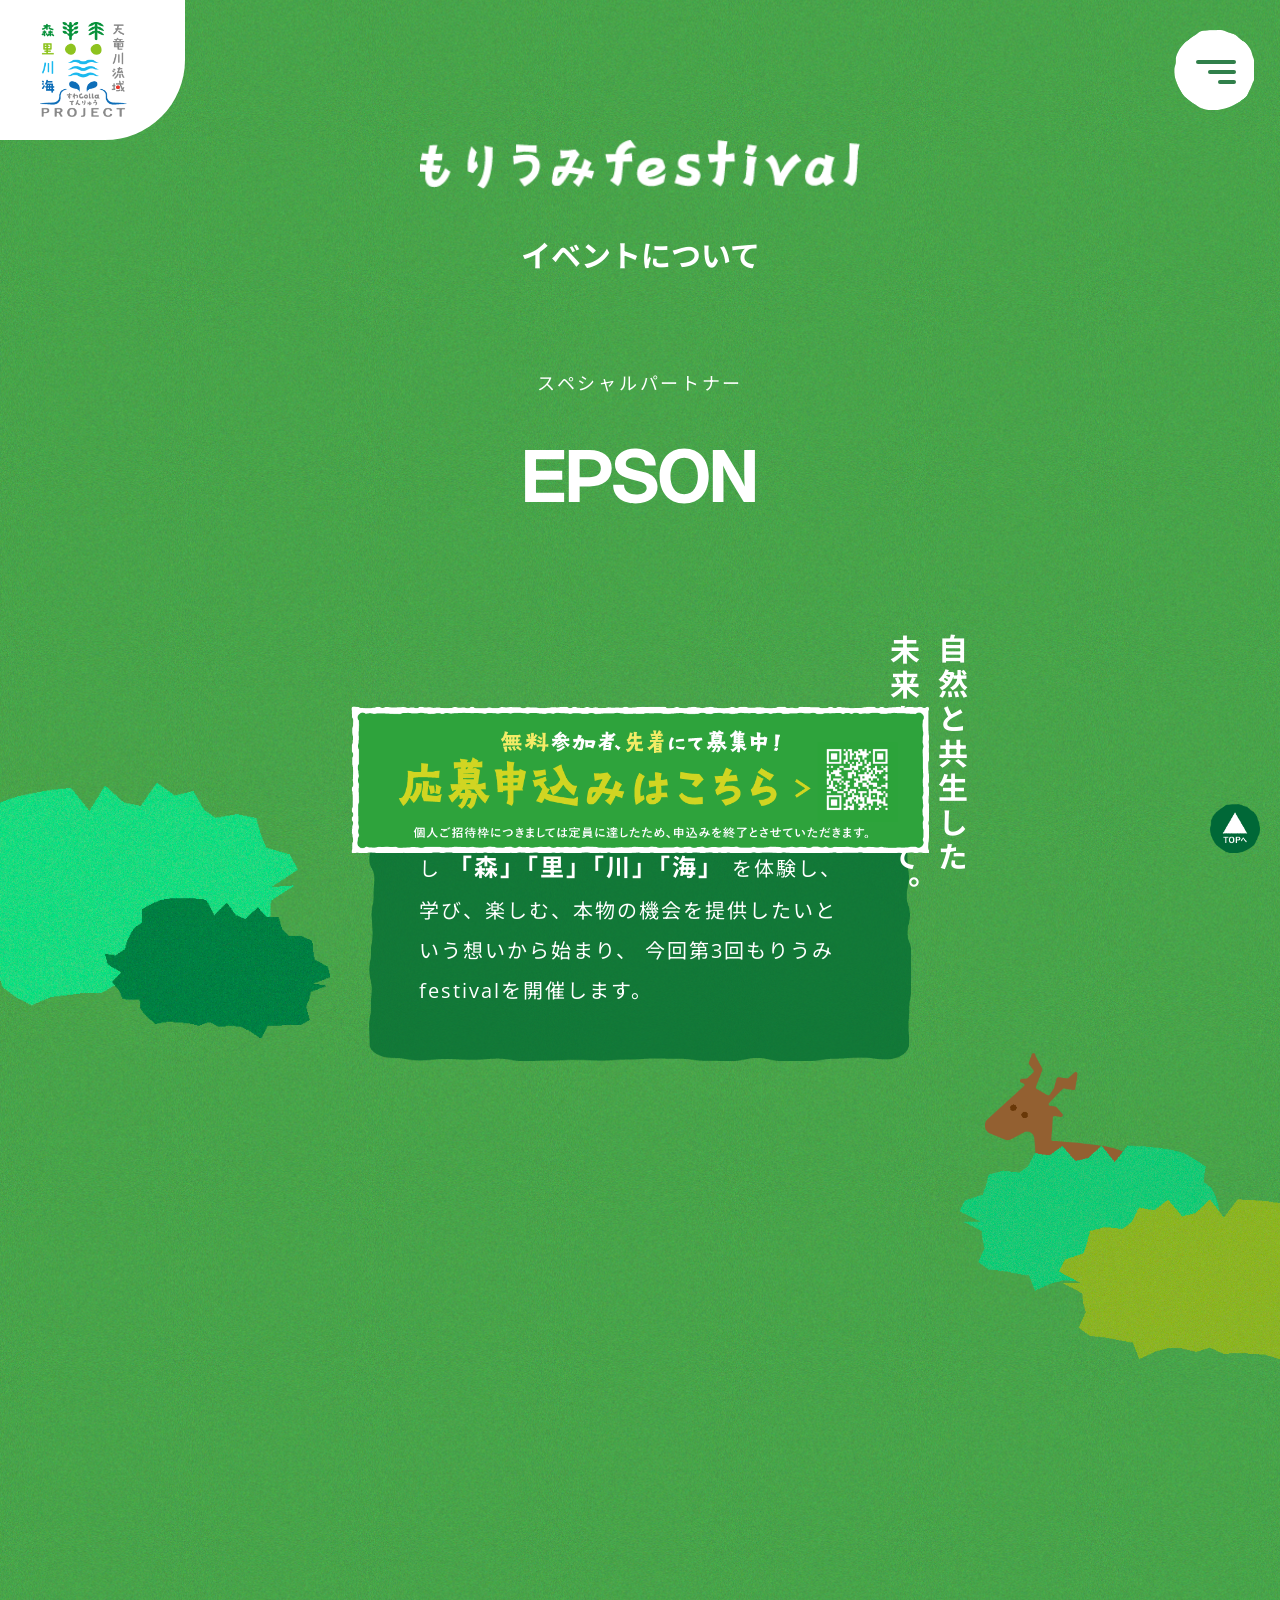
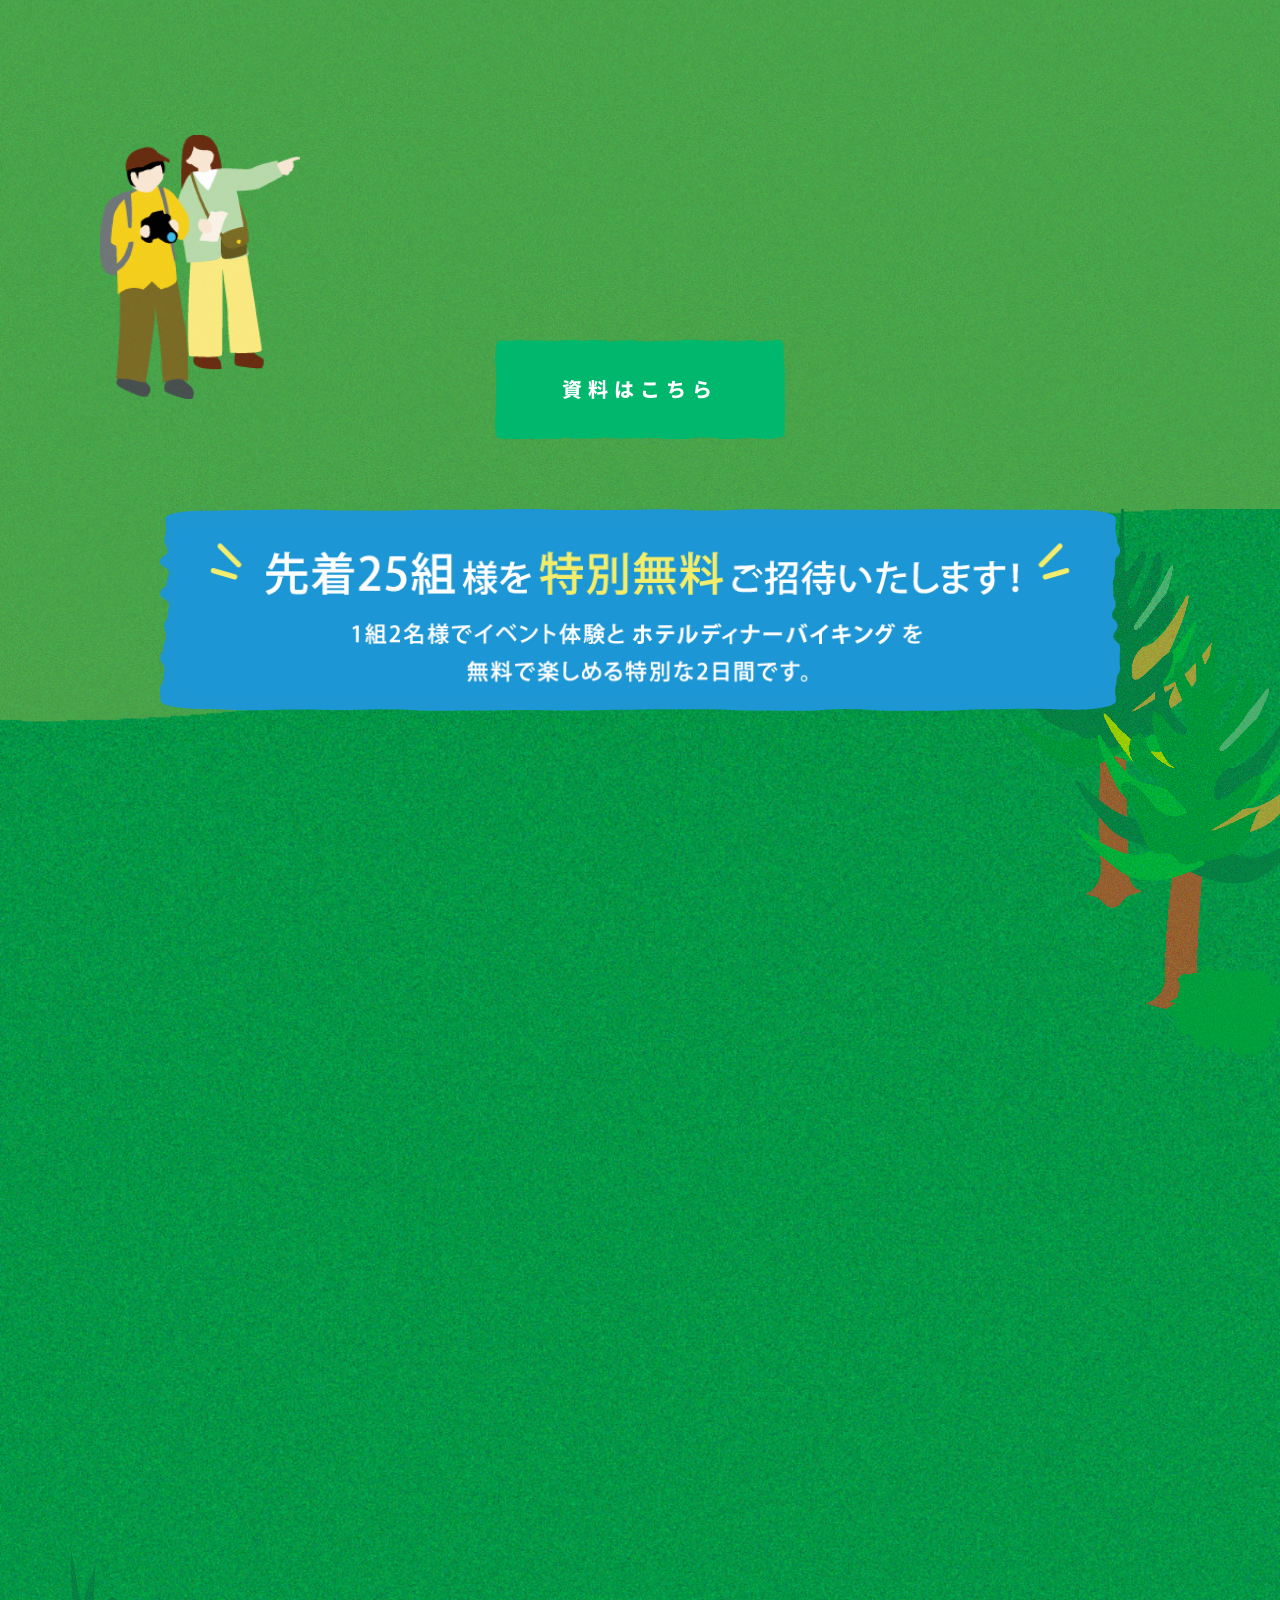
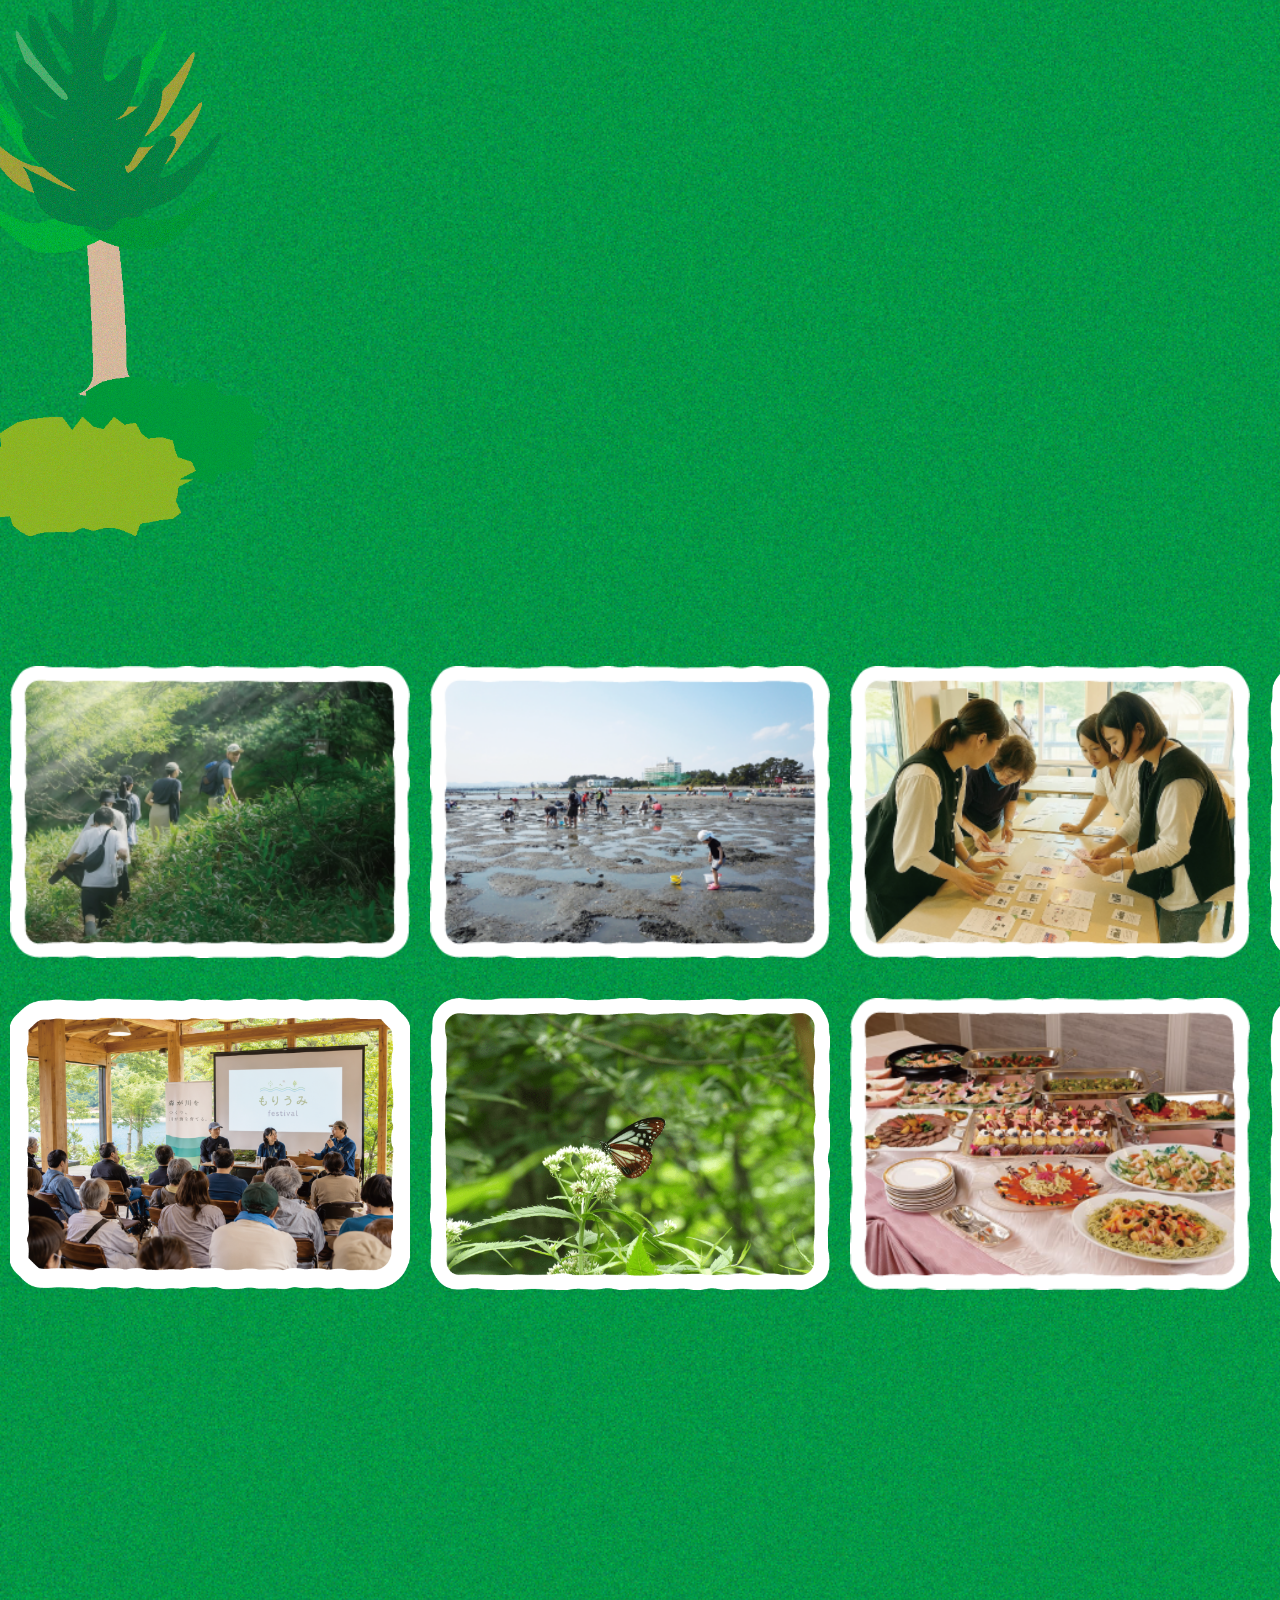
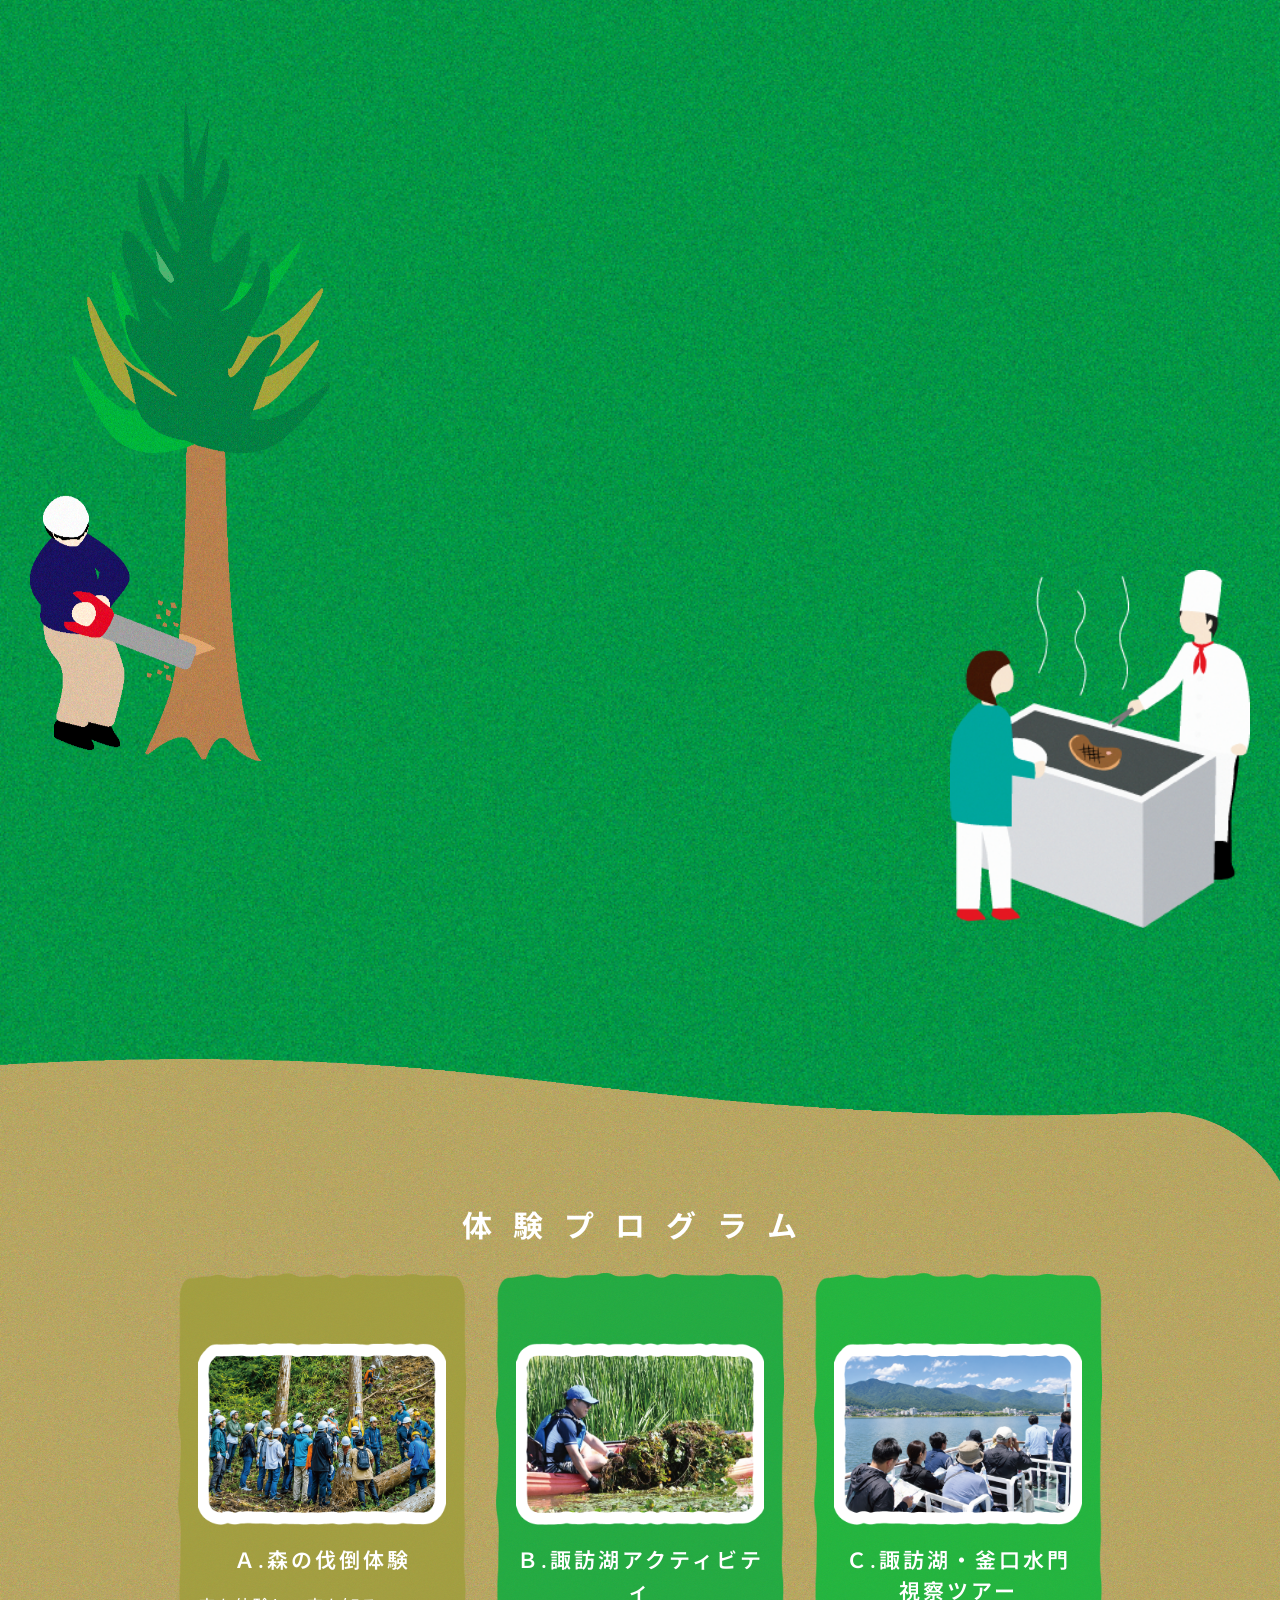
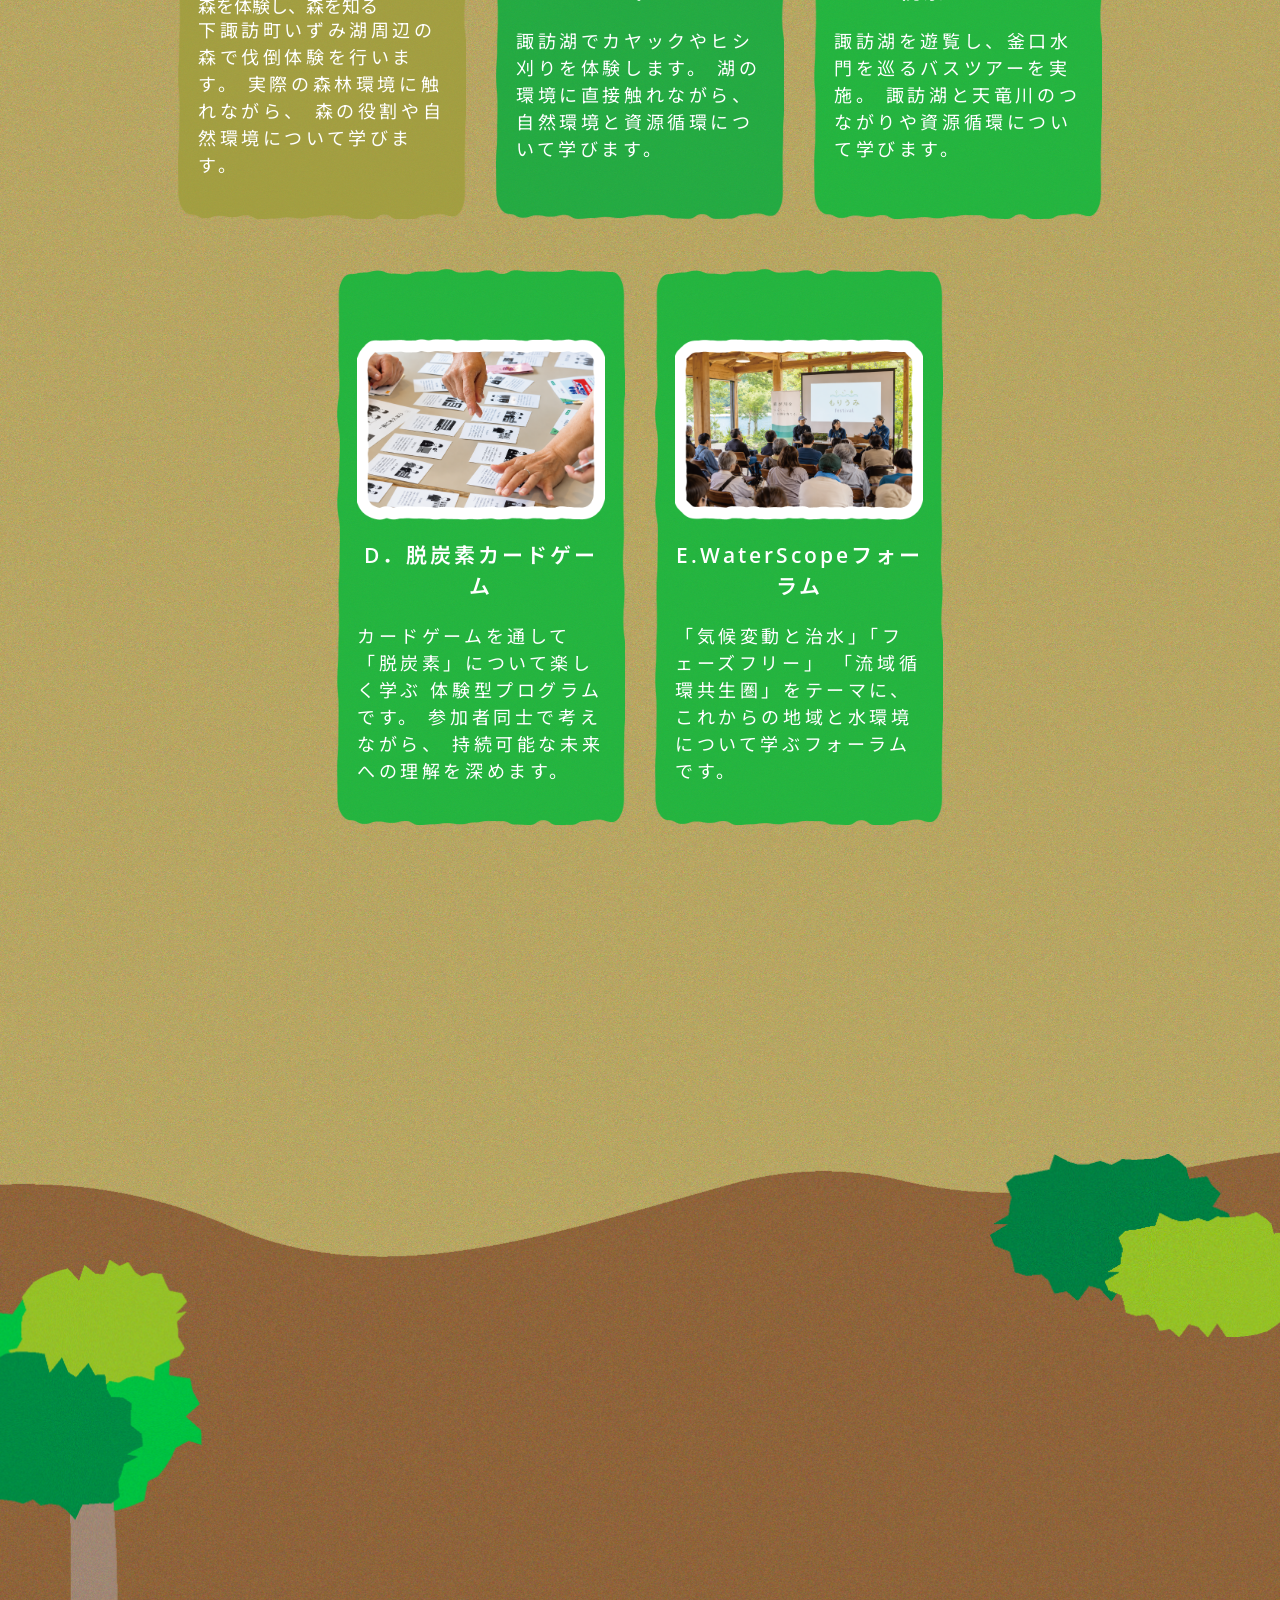
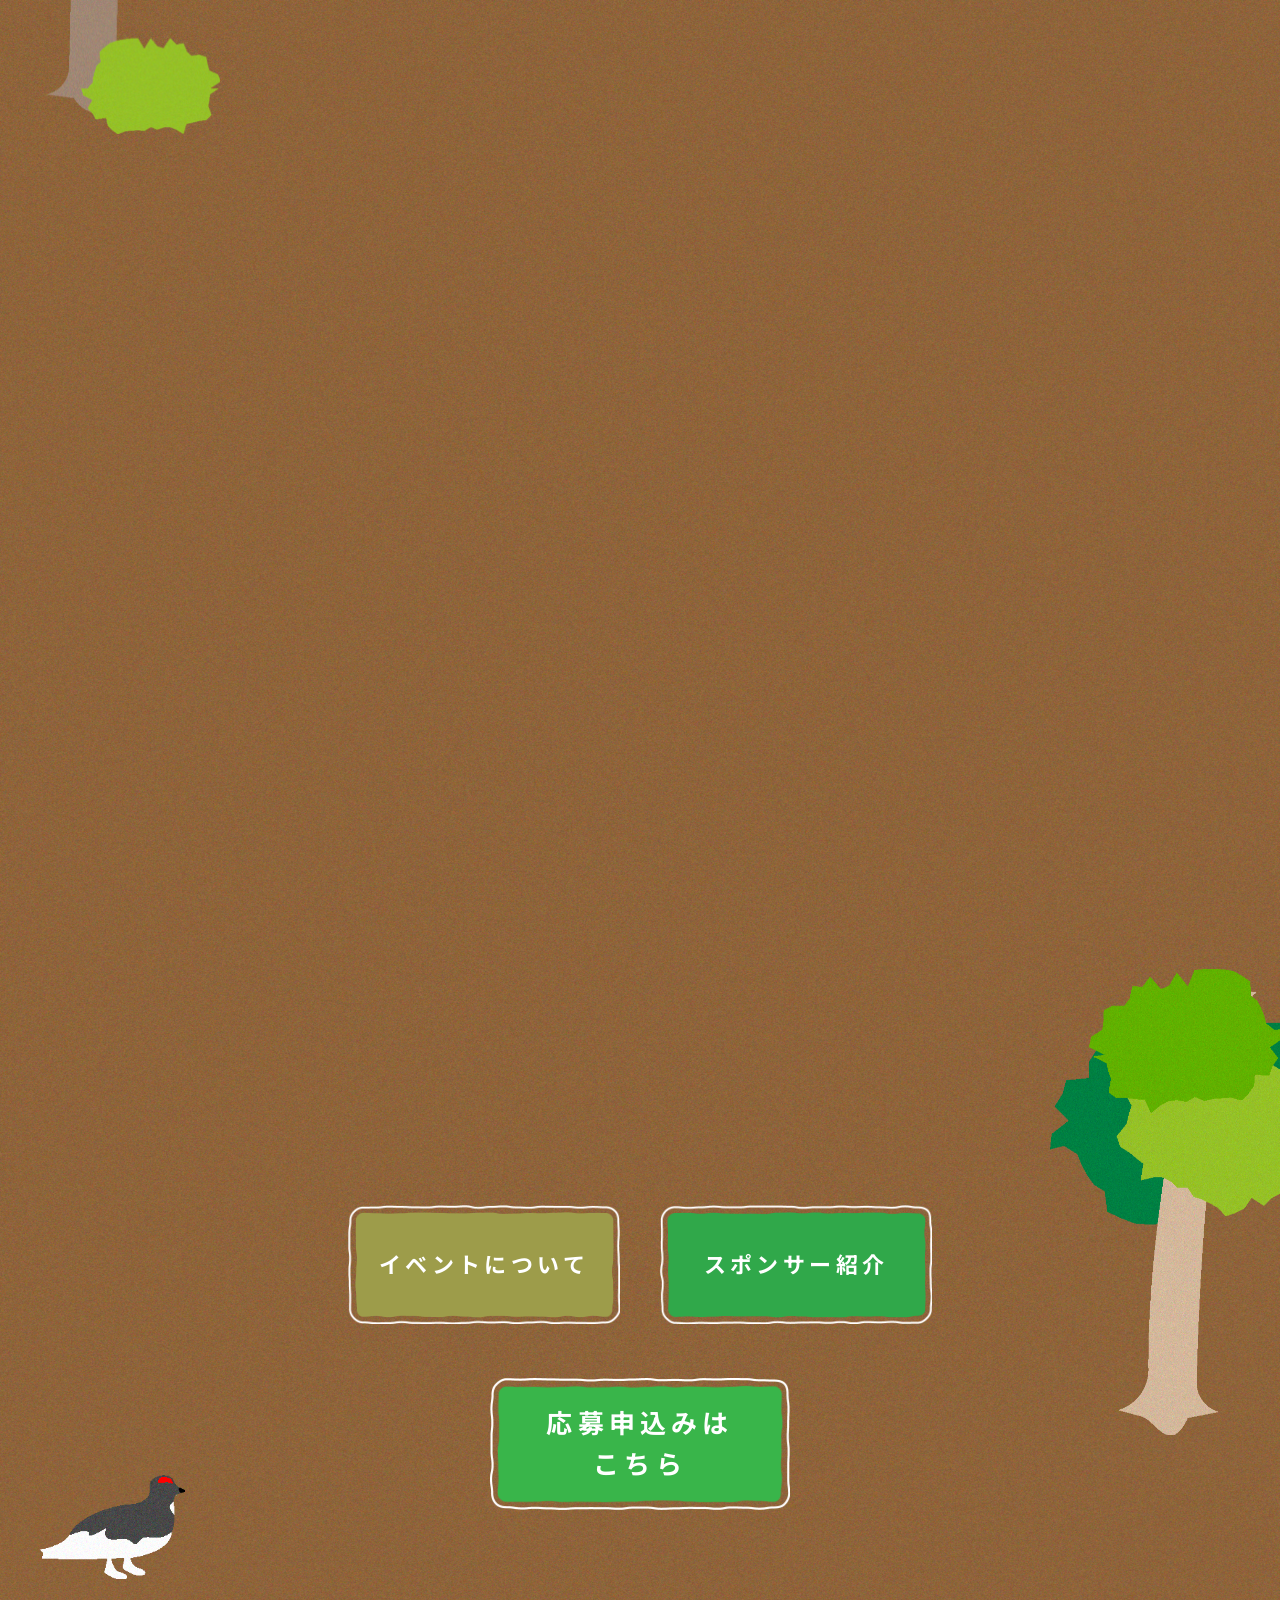
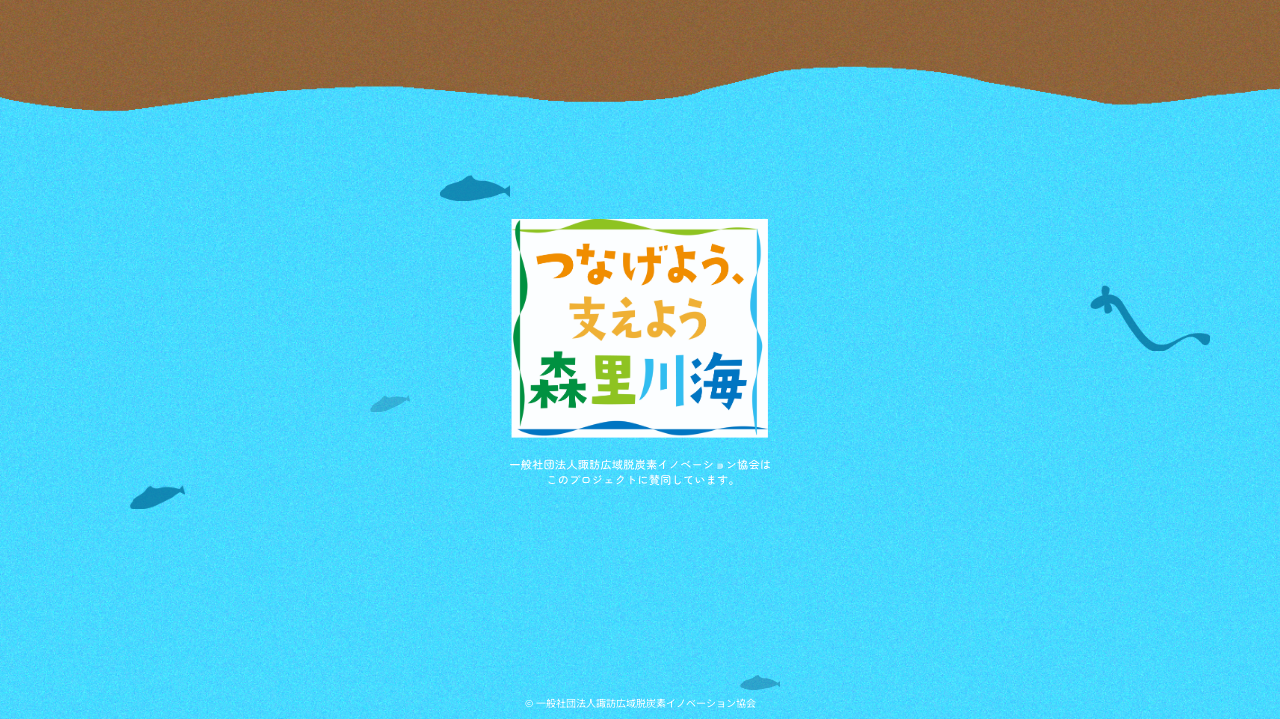
==== event.html @ 0548cdfe "Add files via upload" ====
<!DOCTYPE html>
<html lang="ja">
  <head>
    <meta charset="UTF-8" />
    <meta name="viewport" content="width=device-width, initial-scale=1.0" />
    <link rel="icon" href="./img/top/favicon.png" type="image/png">
    <title>
      第3回もりうみfestival｜「みずうみ」で学ぶ、わたしたちの責任と役割
    </title>

    <meta
      name="description"
      content="第3回もりうみfestivalを2026年10月17日・18日に諏訪湖周辺で開催します。森での伐倒体験、諏訪湖でのカヤック・ヒシ刈り、諏訪湖遊覧・釜口水門視察、脱炭素ゲーム、Water Scope Japanフォーラムなど、体験を通して森・里・川・海のつながりを学ぶ2日間です。"
    />

    <meta
      name="keywords"
      content="天竜川流域,もりうみfestival,森里川海,諏訪湖,脱炭素,ゼロカーボン"
    />

    <!-- css -->
    <link rel="stylesheet" href="./css/destyle.css" />
    <link rel="stylesheet" href="./css/common.css" />
    <link rel="stylesheet" href="./css/event-style.css" />

    <!-- aos -->
    <link href="https://unpkg.com/aos@2.3.1/dist/aos.css" rel="stylesheet" />

    <!-- google font -->
    <link rel="preconnect" href="https://fonts.googleapis.com" />
    <link rel="preconnect" href="https://fonts.gstatic.com" crossorigin />

    <link
      href="https://fonts.googleapis.com/css2?family=Noto+Sans+JP:wght@100..900&family=Open+Sans:ital,wght@0,300..800;1,300..800&display=swap"
      rel="stylesheet"
    />
  </head>

  <body>
    <!-- ==================================================
  HEADER
  =================================================== -->
    <header class="header">
      <div class="header__wrapper">
        <a class="header-logo__link" href="index.html">
          <h1 class="header-logo">
            <img
              class="header-logo__img"
              src="./img/top/header-logo.png"
              alt="天竜川流域 森里川海プロジェクト"
            />
          </h1>
        </a>

        <button
          class="ham-btn"
          id="js-burger-menu"
          type="button"
          aria-label="メニューを開く"
        >
          <span class="bar bar-top"></span>
          <span class="bar bar-middle"></span>
          <span class="bar bar-bottom"></span>
        </button>

        <nav class="navigation">
          <ul class="navigation__list">
            <li class="navigation__list-item">
              <a class="navigation__link" href="index.html"> トップ </a>
            </li>

            <li class="navigation__list-item">
              <a class="navigation__link" href="event.html">
                イベントについて
              </a>
            </li>

            <li class="navigation__list-item">
              <a class="navigation__link" href="sponsor.html">
                スポンサー紹介
              </a>
            </li>

            <li class="navigation__list-item">
              <a
                class="navigation__link"
                href="https://peatix.com/event/5148029"
                target="_blank"
                rel="noopener noreferrer"
              >
                お申込み
              </a>
            </li>
          </ul>
        </nav>
      </div>
    </header>

    <!-- ==================================================
  MAIN
  =================================================== -->
    <main>
      <!-- ==================================================
    GREEN AREA
    =================================================== -->
      <div class="green__bg">
        <!-- EVENT TOP -->
        <section class="event-top">
          <h2 class="event-top__title">
            <img
              class="event-top__title--img"
              src="./img/top/morigurashi-festival.png"
              alt="もりぐらしfestival"
            />
          </h2>

          <h2 class="event-top__subtitle">イベントについて</h2>

          <h3 class="partner">スペシャルパートナー</h3>

          <div class="sponsor">
            <div class="sponsor-logo">
              <img
                class="sponsor-logo__img"
                src="./img/sponsor/epson-logo_white.svg"
                alt="EPSON"
              />
            </div>
          </div>
        </section>

        <!-- ==================================================
      PURPOSE
      =================================================== -->
        <section class="purpose">
          <img
            class="purpose__left-top"
            src="./img/event/purpose_left1.png"
            alt=""
          />

          <img
            class="purpose__right-top"
            src="./img/event/purpose_right1.png"
            alt=""
          />

          <img
            class="purpose__left-bottom"
            src="./img/event/purpose_left2.png"
            alt=""
          />

          <div class="purpose__wrapper">
            <article class="purpose__top" data-aos="fade-up">
              <p class="purpose__text">
                天竜川流域森里川海湖天龍プロジェクトは、
                環境省の森里川海プロジェクトに賛同し

                <span class="weight_bold"> 「森」「里」「川」「海」 </span>
                を体験し、学び、楽しむ、本物の機会を提供したいという想いから始まり、
                今回第3回もりうみfestivalを開催します。
              </p>

              <h3 class="purpose__top-comment">
                自然と共生した<br />
                未来を目指して。
              </h3>
            </article>

            <div class="purpose__middle" data-aos="fade-up">
              <p class="purpose__text purpose__middle--text">
                もりうみfestivalは体験型の学習機会であり、
                私たちが大切にすることは気候変動対応最前線の現場で活躍している人と出会い、
                生の声を聞き、観て感じて、実際の作業をすることを通して
                本物に触れる機会が重要だと考えています。
              </p>
            </div>

            <div class="purpose__bottom" data-aos="fade-up">
              <p class="purpose__text purpose__bottom--text">
                第3回もりうみfestivalは、
                天竜川の源流である諏訪湖周辺を舞台に開催します。
                森や湖での体験を通して、

                <span class="weight_bold"> 森・里・川・海 </span>

                のつながりと、その環境を未来へつなぐための
                私たちの責任と役割について考えます。
              </p>
            </div>

            <!-- modal button -->
            <button
              class="openModal purpose-document"
              data-pdf="./pdf/第3回もりうみフェス_パンフレット_統合版.pdf" target="_blank"
              type="button"
            >
              資料はこちら
            </button>

            <!-- modal -->
            <div id="modal" class="modal">
              <div class="modal-content">
                <button class="close" type="button" aria-label="閉じる">
                  &times;
                </button>

                <iframe
                  id="pdfViewer"
                  class="pdf-viewer"
                  title="イベント資料"
                ></iframe>
              </div>
            </div>
          </div>
        </section>
      </div>

      <!-- ==================================================
    DEEP GREEN AREA
    =================================================== -->
      <div class="deep-green__bg">
        <!-- ==================================================
      PLAN
      =================================================== -->
        <section class="plan">
          <!-- decoration -->
          <img
            class="plan__bg-right"
            src="./img/event/bg_plan-right.png"
            alt=""
          />

          <img
            class="plan__bg-left"
            src="./img/event/bg_plan-left.png"
            alt=""
          />

          <!-- banner -->
          <img
            class="plan__banner"
            src="./img/event/banner1.png"
            alt="抽選40組様を特別無料ご招待。一組2名様でイベント体験とホテルディナーバイキングが無料で楽しめる特別な2日間。"
          />

          <div class="plan__wrapper" data-aos="fade-up">
            <h2 class="event_title">イベントについて</h2>

            <ul class="event_gaiyo">
              <li>
                <h3>1日目</h3>
                10月17<span>(土)</span> 13:00 〜 20:00
              </li>
              <li>
                <h3>2日目</h3>
                10月18 <span>(日)</span> 8:30 〜 16:30
              </li>
              <li>
                <h3>場所</h3>
                長野県諏訪郡
                <span>( ホテル紅や・下諏訪町・いずみ湖・諏訪湖周辺　他)</span>
              </li>
              <li>
                <h3>対象</h3>
                10歳以上
              </li>
            </ul>

            <p class="plan-text">
              第3回もりうみfestivalは、 天竜川の源流である諏訪湖地域を舞台に、

              <span class="weight_bold"> 「森・里・川・海」 </span>

              のつながりを体験しながら学ぶイベントです。

              <br /><br />

              1日目は下諏訪町いずみ湖周辺で伐倒体験を実施。
              森林環境に直接触れながら、 森の役割や自然環境について学びます。

              <br /><br />

              2日目の午前は、
              諏訪湖でのカヤック・ヒシ刈り・資源循環を学ぶプログラムと、
              諏訪湖遊覧・釜口水門を巡るバスツアーなどの
              プログラムから選択して参加します。

              <br /><br />

              午後は、 カードゲームを通して脱炭素について楽しく学ぶ
              「脱炭素ゲーム」と、
              「気候変動と治水」「フェーズフリー」「流域循環共生圏」
              をテーマにしたWater Scope Japanフォーラムから 選択して参加します。

              <br /><br />

              体験して、学んで、楽しみながら、
              自然環境と私たちの暮らしのつながり、
              そして未来のために一人ひとりが担う責任と役割について考える2日間です。
            </p>
          </div>
        </section>

        <!-- ==================================================
      IMAGE SLIDER
      =================================================== -->
        <div class="images-slide">
          <!-- top row -->
          <ul class="images-slide__top-row">
            <li class="images-slide__left">
              <img
                class="images-slide__img"
                src="./img/top-event/image1.png"
                alt=""
              />
            </li>

            <li class="images-slide__left">
              <img
                class="images-slide__img"
                src="./img/top-event/image2.png"
                alt=""
              />
            </li>

            <li class="images-slide__left">
              <img
                class="images-slide__img"
                src="./img/top-event/image3.png"
                alt=""
              />
            </li>

            <li class="images-slide__left">
              <img
                class="images-slide__img"
                src="./img/top-event/image4.png"
                alt=""
              />
            </li>

            <li class="images-slide__left">
              <img
                class="images-slide__img"
                src="./img/top-event/image5.png"
                alt=""
              />
            </li>

            <!-- loop duplication -->

            <li class="images-slide__left" aria-hidden="true">
              <img
                class="images-slide__img"
                src="./img/top-event/image1.png"
                alt=""
              />
            </li>

            <li class="images-slide__left" aria-hidden="true">
              <img
                class="images-slide__img"
                src="./img/top-event/image2.png"
                alt=""
              />
            </li>

            <li class="images-slide__left" aria-hidden="true">
              <img
                class="images-slide__img"
                src="./img/top-event/image3.png"
                alt=""
              />
            </li>

            <li class="images-slide__left" aria-hidden="true">
              <img
                class="images-slide__img"
                src="./img/top-event/image4.png"
                alt=""
              />
            </li>

            <li class="images-slide__left" aria-hidden="true">
              <img
                class="images-slide__img"
                src="./img/top-event/image5.png"
                alt=""
              />
            </li>
          </ul>

          <!-- bottom row -->
          <ul class="images-slide__bottom-row">
            <li class="images-slide__right">
              <img
                class="images-slide__img"
                src="./img/top-event/image6.png"
                alt=""
              />
            </li>

            <li class="images-slide__right">
              <img
                class="images-slide__img"
                src="./img/top-event/image7.png"
                alt="鳥居の向こうに沈む夕日"
              />
            </li>

            <li class="images-slide__right">
              <img
                class="images-slide__img"
                src="./img/top-event/image8.png"
                alt=""
              />
            </li>

            <li class="images-slide__right">
              <img
                class="images-slide__img"
                src="./img/top-event/image9.png"
                alt=""
              />
            </li>

            <li class="images-slide__right">
              <img
                class="images-slide__img"
                src="./img/top-event/image10.png"
                alt=""
              />
            </li>

            <!-- loop duplication -->

            <li class="images-slide__right" aria-hidden="true">
              <img
                class="images-slide__img"
                src="./img/top-event/image6.png"
                alt=""
              />
            </li>

            <li class="images-slide__right" aria-hidden="true">
              <img
                class="images-slide__img"
                src="./img/top-event/image7.png"
                alt=""
              />
            </li>

            <li class="images-slide__right" aria-hidden="true">
              <img
                class="images-slide__img"
                src="./img/top-event/image8.png"
                alt=""
              />
            </li>

            <li class="images-slide__right" aria-hidden="true">
              <img
                class="images-slide__img"
                src="./img/top-event/image9.png"
                alt=""
              />
            </li>

            <li class="images-slide__right" aria-hidden="true">
              <img
                class="images-slide__img"
                src="./img/top-event/image10.png"
                alt=""
              />
            </li>
          </ul>
        </div>

        <!-- ==================================================
      SCHEDULE
      =================================================== -->
        <div class="schedule">
          <div class="schedule__wrapper" data-aos="fade-up">
            <img
              class="schedule__img"
              src="./img/event/schedule.png"
              alt="イベントスケジュール"
            />
          </div>
        </div>
      </div>
      <!-- /deep-green__bg -->

      <!-- ==================================================
    COURSE AREA
    =================================================== -->
      <div class="thin-brown__bg">
        <!-- decoration -->

        <img
          class="course__bg-left"
          src="./img/event/course__bg-left.png"
          alt=""
        />

        <img
          class="course__bg-right"
          src="./img/event/course__bg-right.png"
          alt=""
        />

        <section class="course">
          <div class="course__wrapper">
            <h2 class="event__section-title course__title">体験プログラム</h2>

            <div class="course__container">
              <!-- A -->
              <section class="course__contents">
                <img
                  class="course__contents--img"
                  src="./img/top-event/taikenn-img1.png"
                  alt="森での伐倒体験"
                />

                <h3 class="course__contents--title">Ａ.森の伐倒体験</h3>

                <p class="course__contents--subtitle">森を体験し、森を知る</p>

                <p class="course__contents--text">
                  下諏訪町いずみ湖周辺の森で伐倒体験を行います。
                  実際の森林環境に触れながら、
                  森の役割や自然環境について学びます。
                </p>
              </section>

              <!-- B -->
              <section class="course__contents course__contents--bg1">
                <img
                  class="course__contents--img"
                  src="./img/top-event/image11.png"
                  alt="諏訪湖アクティビティ"
                />

                <h3 class="course__contents--title">Ｂ.諏訪湖アクティビティ</h3>

                <p class="course__contents--text">
                  諏訪湖でカヤックやヒシ刈りを体験します。
                  湖の環境に直接触れながら、
                  自然環境と資源循環について学びます。
                </p>
              </section>

              <!-- C -->
              <section class="course__contents course__contents--bg2">
                <img
                  class="course__contents--img"
                  src="./img/top-event/image12.png"
                  alt="諏訪湖と水環境"
                />

                <h3 class="course__contents--title">
                  Ｃ.諏訪湖・釜口水門<br />
                  視察ツアー
                </h3>

                <p class="course__contents--text">
                  諏訪湖を遊覧し、釜口水門を巡るバスツアーを実施。
                  諏訪湖と天竜川のつながりや資源循環について学びます。
                </p>
              </section>

              <!-- D -->
              <section class="course__contents course__contents--bg2">
                <img
                  class="course__contents--img"
                  src="./img/top-event/taikenn-img4.png"
                  alt="脱炭素ゲーム"
                />

                <h3 class="course__contents--title">D．脱炭素カードゲーム</h3>

                <p class="course__contents--text">
                  カードゲームを通して「脱炭素」について楽しく学ぶ
                  体験型プログラムです。 参加者同士で考えながら、
                  持続可能な未来への理解を深めます。
                </p>
              </section>

              <!-- E -->
              <section class="course__contents course__contents--bg2">
                <img
                  class="course__contents--img"
                  src="./img/top-event/image6.png"
                  alt="Water Scope Japanフォーラム"
                />

                <h3 class="course__contents--title">E.WaterScopeフォーラム</h3>

                <p class="course__contents--text">
                  「気候変動と治水」「フェーズフリー」
                  「流域循環共生圏」をテーマに、
                  これからの地域と水環境について学ぶフォーラムです。
                </p>
              </section>
            </div>
          </div>

          <!-- preparation -->
          <section class="preparation">
            <div
              class="preparation__wrapper"
              data-aos="fade-zoom-in"
              data-aos-duration="5000"
            >
              <h4 class="preparation__title">コースの服装・持ち物について</h4>

              <p class="preparation__text">
                服装：動きやすい服装 / 運動靴 ｜ 持ち物：タオル / 水筒 / 雨具 /
                保険証の写し
              </p>

              <p class="preparation__text--sp">
                服装：動きやすい服装 / 運動靴
                <br />
                持ち物：タオル / 水筒 / 雨具 / 保険証の写し
              </p>
            </div>
          </section>
        </section>
      </div>

      <!-- ==================================================
    DEEP BROWN AREA
    =================================================== -->
      <div class="deep-brown__bg">
        <!-- DINNER -->
        <div class="area-map">
          <img
            class="area-map__bg-left"
            src="./img/event/map__bg-left.png"
            alt=""
          />

          <img
            class="area-map__bg-right"
            src="./img/event/map__bg-right.png"
            alt=""
          />

          <div class="area-map__wrapper" data-aos="fade-up">
            <h2 class="event__section-title area-map__title">
              イベント後はホテルディナーバイキングを
              <br class="area-map__sp-br" />
              お楽しみください
            </h2>

            <img
              class="area-map__img"
              src="./img/event/dinner.png"
              alt="ホテルのディナーバイキング"
            />
          </div>
        </div>

        <!-- MENU -->
        <nav class="menu">
          <div class="menu__wrapper">
            <img class="menu__bg-left" src="./img/event/image12.png" alt="" />

            <img
              class="menu__bg-right"
              src="./img/event/menu__bg-right.png"
              alt=""
            />

            <ul class="menu-list">
              <li class="menu__list-item menu-event">
                <a href="event.html"> イベントについて </a>
              </li>

              <li class="menu__list-item menu-sponsor">
                <a href="sponsor.html"> スポンサー紹介 </a>
              </li>

              <li class="menu__list-item menu-contact">
                <a href="https://peatix.com/event/5148029" target="_blank"
                  >応募申込みは<br />こちら</a
                >
              </li>
            </ul>
          </div>
        </nav>
      </div>
    </main>

    <!-- ==================================================
  FOOTER
  =================================================== -->
    <footer class="footer">
      <div class="footer__wrapper">
        <button
          id="js-pageTop"
          class="return-btn"
          type="button"
          aria-label="ページ上部へ戻る"
        >
          <img class="return-btn__img" src="./img/top/top-botan.png" alt="" />
        </button>

        <div class="footer-logo">
          <img
            class="footer-logo__img"
            src="./img/top/footer-logo.svg"
            alt="つなげよう、支えよう 森里川海"
          />
        </div>

        <a
          id="js-cta"
          class="footer-cta"
          href="https://peatix.com/event/5148029"
          target="_blank"
          rel="noopener noreferrer"
        >
          <img
            class="footer-cta__img"
            src="./img/top/cta-2_end.png"
            alt="イベントのお申込みはこちら"
          />
        </a>
      </div>

      <p class="copyright">
        &copy; 一般社団法人諏訪広域脱炭素イノベーション協会
      </p>

      <div class="footer-fish" aria-hidden="true">
        <img
          class="footer-fish__img14"
          src="./img/top/footer-fish14.png"
          alt=""
        />

        <img
          class="footer-fish__img15"
          src="./img/top/footer-fish15.png"
          alt=""
        />

        <img
          class="footer-fish__img16"
          src="./img/top/footer-fish16.png"
          alt=""
        />

        <img
          class="footer-fish__img17"
          src="./img/top/footer-fish17.png"
          alt=""
        />

        <img
          class="footer-fish__img18"
          src="./img/top/footer-fish18.png"
          alt=""
        />
      </div>
    </footer>

    <!-- ==================================================
  SCRIPT
  =================================================== -->

    <script src="https://unpkg.com/aos@2.3.1/dist/aos.js"></script>

    <script
      src="https://code.jquery.com/jquery-3.7.1.min.js"
      integrity="sha256-/JqT3SQfawRcv/BIHPThkBvs0OEvtFFmqPF/lYI/Cxo="
      crossorigin="anonymous"
    ></script>

    <script src="./js/main.js"></script>
    <script src="./js/event.js"></script>

    <script>
      AOS.init({
        offset: 100,
        delay: 0,
        duration: 2000,
        easing: "ease-out",
        anchorPlacement: "bottom-top",
        once: false,
      });
    </script>
  </body>
</html>
---- css/destyle.css ----
/*! destyle.css v4.0.1 | MIT License | https://github.com/nicolas-cusan/destyle.css */

/* Reset box-model and set borders */
/* ============================================ */

*,
::before,
::after {
  box-sizing: border-box;
  border-style: solid;
  border-width: 0;
  min-width: 0;
}

/* Document */
/* ============================================ */

/**
 * 1. Correct the line height in all browsers.
 * 2. Prevent adjustments of font size after orientation changes in iOS.
 * 3. Remove gray overlay on links for iOS.
 */

html {
  line-height: 1.15; /* 1 */
  -webkit-text-size-adjust: 100%; /* 2 */
  -webkit-tap-highlight-color: transparent; /* 3*/
}

/* Sections */
/* ============================================ */

/**
 * Remove the margin in all browsers.
 */

body {
  margin: 0;
}

/**
 * Render the `main` element consistently in IE.
 */

main {
  display: block;
}

/* Vertical rhythm */
/* ============================================ */

p,
table,
blockquote,
address,
pre,
iframe,
form,
figure,
dl {
  margin: 0;
}

/* Headings */
/* ============================================ */

h1,
h2,
h3,
h4,
h5,
h6 {
  font-size: inherit;
  font-weight: inherit;
  margin: 0;
}

/* Lists (enumeration) */
/* ============================================ */

ul,
ol {
  margin: 0;
  padding: 0;
  list-style: none;
}

/* Lists (definition) */
/* ============================================ */

dt {
  font-weight: bold;
}

dd {
  margin-left: 0;
}

/* Grouping content */
/* ============================================ */

/**
 * 1. Add the correct box sizing in Firefox.
 * 2. Show the overflow in Edge and IE.
 */

hr {
  box-sizing: content-box; /* 1 */
  height: 0; /* 1 */
  overflow: visible; /* 2 */
  border-top-width: 1px;
  margin: 0;
  clear: both;
  color: inherit;
}

/**
 * 1. Correct the inheritance and scaling of font size in all browsers.
 * 2. Correct the odd `em` font sizing in all browsers.
 */

pre {
  font-family: monospace, monospace; /* 1 */
  font-size: inherit; /* 2 */
}

address {
  font-style: inherit;
}

/* Text-level semantics */
/* ============================================ */

/**
 * Remove the gray background on active links in IE 10.
 */

a {
  background-color: transparent;
  text-decoration: none;
  color: inherit;
}

/**
 * 1. Remove the bottom border in Chrome 57-
 * 2. Add the correct text decoration in Chrome, Edge, IE, Opera, and Safari.
 */

abbr[title] {
  text-decoration: underline dotted; /* 2 */
}

/**
 * Add the correct font weight in Chrome, Edge, and Safari.
 */

b,
strong {
  font-weight: bolder;
}

/**
 * 1. Correct the inheritance and scaling of font size in all browsers.
 * 2. Correct the odd `em` font sizing in all browsers.
 */

code,
kbd,
samp {
  font-family: monospace, monospace; /* 1 */
  font-size: inherit; /* 2 */
}

/**
 * Add the correct font size in all browsers.
 */

small {
  font-size: 80%;
}

/**
 * Prevent `sub` and `sup` elements from affecting the line height in
 * all browsers.
 */

sub,
sup {
  font-size: 75%;
  line-height: 0;
  position: relative;
  vertical-align: baseline;
}

sub {
  bottom: -0.25em;
}

sup {
  top: -0.5em;
}

/* Replaced content */
/* ============================================ */

/**
 * Prevent vertical alignment issues.
 */

svg,
img,
embed,
object,
iframe {
  vertical-align: bottom;
}

/* Forms */
/* ============================================ */

/**
 * Reset form fields to make them styleable.
 * 1. Make form elements stylable across systems iOS especially.
 * 2. Inherit text-transform from parent.
 */

button,
input,
optgroup,
select,
textarea {
  -webkit-appearance: none; /* 1 */
  appearance: none;
  vertical-align: middle;
  color: inherit;
  font: inherit;
  background: transparent;
  padding: 0;
  margin: 0;
  border-radius: 0;
  text-align: inherit;
  text-transform: inherit; /* 2 */
}

/**
 * Correct cursors for clickable elements.
 */

button,
[type="button"],
[type="reset"],
[type="submit"] {
  cursor: pointer;
}

button:disabled,
[type="button"]:disabled,
[type="reset"]:disabled,
[type="submit"]:disabled {
  cursor: default;
}

/**
 * Improve outlines for Firefox and unify style with input elements & buttons.
 */

:-moz-focusring {
  outline: auto;
}

select:disabled {
  opacity: inherit;
}

/**
 * Remove padding
 */

option {
  padding: 0;
}

/**
 * Reset to invisible
 */

fieldset {
  margin: 0;
  padding: 0;
  min-width: 0;
}

legend {
  padding: 0;
}

/**
 * Add the correct vertical alignment in Chrome, Firefox, and Opera.
 */

progress {
  vertical-align: baseline;
}

/**
 * Remove the default vertical scrollbar in IE 10+.
 */

textarea {
  overflow: auto;
}

/**
 * Correct the cursor style of increment and decrement buttons in Chrome.
 */

[type="number"]::-webkit-inner-spin-button,
[type="number"]::-webkit-outer-spin-button {
  height: auto;
}

/**
 * Correct the outline style in Safari.
 */

[type="search"] {
  outline-offset: -2px; /* 1 */
}

/**
 * Remove the inner padding in Chrome and Safari on macOS.
 */

[type="search"]::-webkit-search-decoration {
  -webkit-appearance: none;
}

/**
 * 1. Correct the inability to style clickable types in iOS and Safari.
 * 2. Fix font inheritance.
 */

::-webkit-file-upload-button {
  -webkit-appearance: button; /* 1 */
  font: inherit; /* 2 */
}

/**
 * Fix appearance for Firefox
 */
[type="number"] {
  -moz-appearance: textfield;
}

/**
 * Clickable labels
 */

label[for] {
  cursor: pointer;
}

/* Interactive */
/* ============================================ */

/*
 * Add the correct display in Edge, IE 10+, and Firefox.
 */

details {
  display: block;
}

/*
 * Add the correct display in all browsers.
 */

summary {
  display: list-item;
}

/*
 * Remove outline for editable content.
 */

[contenteditable]:focus {
  outline: auto;
}

/* Tables */
/* ============================================ */

/**
1. Correct table border color inheritance in all Chrome and Safari.
*/

table {
  border-color: inherit; /* 1 */
  border-collapse: collapse;
}

caption {
  text-align: left;
}

td,
th {
  vertical-align: top;
  padding: 0;
}

th {
  text-align: left;
  font-weight: bold;
}
---- css/common.css ----
@charset "utf-8";

/* =====================================
全ページ基本のスタイル
=======================================*/

body {
  font-family: "Open Sans", "Noto Sans JP", sans-serif;
  font-size: 16px;
  color: #fff;
}
a {
  text-decoration: none;
}
a:hover {
  opacity: 0.7;
}
img {
  width: 50%;
}

@media (max-width: 767px) {
  body {
    font-size: 14px;
  }
}

/* ==================================================
header
====================================================*/
.header {
  width: 100%;
  position: fixed;
  z-index: 9999;
  padding-right: 26px;
}
.header__wrapper {
  height: 140px;
  display: flex;
  justify-content: space-between;
  align-items: center;
}

/* logo */
.header-logo {
  width: 185px;
  height: 100%;
  background-color: #fff;
  border-radius: 0 0 80px 0;
  padding: 22px 0 0 40px;
}
.header-logo__link {
  height: 100%;
}

.header-logo__img {
  width: 87px;
}
@media (max-width: 767px) {
  .header {
    padding-right: 15px;
  }

  .header__wrapper {
    height: 79px;
  }
  /* logo */
  .header-logo {
    width: 86px;
    border-radius: 0 0 40px 0;
    padding: 10px 0 0 10px;
  }

  .header-logo__img {
    width: 53px;
  }
}

/* ハンバーガーメニュー ボタン */
.ham-btn {
  width: 80px;
  height: 80px;
  background: url(../img/top/hamburger.png);
  background-size: cover;
  position: relative;
}

/* メニュー閉じている時の3本線 */
.ham-btn .bar {
  background: #307f4a;
  display: inline-block;
  transition: all 0.5s;
  position: absolute;
  height: 4px;
  right: 18px;
  border-radius: 2px;
}
.ham-btn .bar-top {
  width: 40px;
  top: 30px;
}
.ham-btn .bar-middle {
  width: 28px;
}
.ham-btn .bar-bottom {
  width: 18px;
  bottom: 26px;
}

/* activeクラスが付与されると線× */
.ham-btn.active .bar {
  background: #307f4a;
}
.ham-btn.active .bar-top {
  width: 30px;
  top: 35px;
  left: 35px;
  transform: translate(-32%, 3px) rotate(-45deg);
}
.ham-btn.active .bar-middle {
  opacity: 0;
}
.ham-btn.active .bar-bottom {
  width: 30px;
  top: 35px;
  left: 36px;
  transform: translate(-32%, 3px) rotate(45deg);
}
.ham-btn.active .bar::before {
  display: none;
}

/* navigation menuの挙動 */
.navigation {
  width: 205px;
  height: 450px;
  display: none;
  background: #006837;
  border-radius: 0 0 0 70px;
  position: fixed;
  top: 0;
  right: 0;
  padding-top: 125px;
  z-index: -1;
}
.navigation__list {
  text-align: left;
  padding-left: 30px;
}
.navigation__link {
  font-size: 17px;
  font-weight: 700;
  display: block;
  padding: 24px 0;
  transition: 0.8s;
}

@media (max-width: 767px) {
  /* ハンバーガーメニュー ボタン */
  .ham-btn {
    width: 50px;
    height: 50px;
  }
  /* メニュー閉じている時の3本線 */
  .ham-btn .bar {
    right: 10px;
  }
  .ham-btn .bar-top {
    width: 28px;
    top: 17px;
  }
  .ham-btn .bar-middle {
    width: 23px;
  }
  .ham-btn .bar-bottom {
    width: 16px;
    bottom: 13px;
  }
  /* activeクラスが付与されると線× */
  .ham-btn.active .bar-top {
    top: 21px;
    left: 20px;
  }
  .ham-btn.active .bar-bottom {
    top: 21px;
    left: 20px;
  }
  /* navigation menuの挙動 */
  .navigation {
    width: 184px;
  }
}

/* ==================================================
footer
====================================================*/
.footer {
  width: 100%;
  height: 700px;
  background: url(../img/top/bg_blue.png);
  background-repeat: no-repeat;
  background-size: cover;
  overflow: hidden;
  position: relative;
  margin: -200px auto 0;
}

.footer-logo {
  max-width: 260px;
  width: 100%;
  position: relative;
  bottom: -200px;
  left: 50%;
  transform: translateX(-50%);
  z-index: 1;
}
.footer-logo__img {
  width: 100%;
}

/* 申し込みページのリンク */
.footer-cta {
  max-width: 890px;
  width: 80%;
  position: fixed;
  bottom: 47px;
  left: 50%;
  transform: translateX(-50%);
  padding: 0 20px;
  z-index: 999;
}
.footer-cta__img {
  width: 68%;
  margin: 0 auto;
}

/* 戻るボタン */
.return-btn {
  width: 50px;
  position: fixed;
  right: 20px;
  bottom: 47px;
  z-index: 999;
}
.return-btn__img {
  width: 100%;
}

.copyright {
  font-size: 10px;
  position: absolute;
  left: 50%;
  bottom: 10px;
  transform: translateX(-50%);
}
.footer-fish {
  position: relative;
  margin-left: 130px;
}
.footer-fish__img14 {
  width: 70px;
  position: absolute;
  top: -110px;
  left: 30%;
  transform: translateX(-50%);
}
.footer-fish__img15 {
  width: 55px;
  position: absolute;
  top: 200px;
}
.footer-fish__img16,
.footer-fish__img17 {
  width: 40px;
}
.footer-fish__img16 {
  position: absolute;
  left: 240px;
  top: 110px;
}
.footer-fish__img17 {
  position: absolute;
  right: 500px;
  top: 390px;
}
.footer-fish__img18 {
  width: 120px;
  position: absolute;
  right: 70px;
  top: 0;
}

@media (max-width: 768px) {
  .footer {
    height: 500px;
  }
  .footer__wrapper {
    margin: 0 0 100px 0;
  }
  .footer-logo {
    width: 180px;
    bottom: -150px;
  }

.footer-cta {
    width: 100%;
  }
  .footer-cta__img {
    width: 100%;
  }
  .copyright {
    font-size: 8px;
  }
  .return-btn {
    width: 40px;
    right: 10px;
    bottom: 10px;
  }
  .footer-fish {
    margin-left: 20px;
  }
  .footer-fish__img14 {
    width: 11%;
    top: 30px;
    left: 15%;
  }
  .footer-fish__img15 {
    display: none;
  }
  .footer-fish__img16,
  .footer-fish__img17 {
    width: 40px;
  }
  .footer-fish__img16 {
    left: 75%;
    top: -150px;
  }
  .footer-fish__img17 {
    display: none;
  }
  .footer-fish__img18 {
    width: 90px;
    right: 30px;
    top: 19px;
  }
}

@media (max-width: 470px) {
  .footer-logo {
    width: 140px;
    bottom: -240px;
  }
  .footer-fish__img14 {
    width: 11%;
    top: 95px;
    left: 15%;
  }
  .footer-fish__img16 {
    left: 10%;
    top: -130px;
  }
  .footer-fish__img18 {
    width: 90px;
    right: 37px;
    top: -78px;
  }
}

/* ==================================================
SHARED PAGE COMPONENTS
TOP / EVENT / SPONSOR 共通
==================================================== */

/* EVENT TOP -------------------------------------------------- */
.event-top {
  max-width: 100%;
  padding-top: 140px;
}

.event-top__title {
  max-width: 440px;
  width: 100%;
  margin: 0 auto;
}

.event-top__title--img {
  width: 100%;
}

.event-top__subtitle {
  padding-top: 50px;
  margin-bottom: 100px;
  font-size: 30px;
  font-weight: bold;
  text-align: center;
}

/* SPECIAL PARTNER -------------------------------------------------- */
.partner {
  font-size: 18px;
  letter-spacing: 0.15em;
  text-align: center;
}

.sponsor {
  max-width: 1400px;
  width: 100%;
  display: flex;
  justify-content: center;
  gap: 50px;
  padding: 0 20px;
}

.sponsor-logo {
  max-width: 400px;
  display: flex;
  align-items: center;
  justify-content: center;
}

.sponsor-logo__img {
  width: 100%;
}

/* EVENT OVERVIEW -------------------------------------------------- */
.event_gaiyo {
  width: 100%;
  margin-bottom: 45px;
  padding: 45px;
  box-sizing: border-box;
  background-color: #7f8047;
  border-radius: 32px;
  color: #fff;
  font-size: 21px;
  font-weight: 500;
  line-height: 2;
  letter-spacing: 2px;
  text-align: left;
}

.event_gaiyo h3 {
  display: inline-block;
  padding: 3px 12px;
  margin-bottom: 20px;
  background-color: #f7f7ef;
  border-radius: 3px;
  color: #544c05;
  font-size: 21px;
  font-weight: 700;
  line-height: 1.6;
}

.event_gaiyo span {
  font-size: small;
}

/* MENU -------------------------------------------------- */
.menu__wrapper {
  width: 100%;
  position: relative;
  margin: 0 auto;
}

.menu-list {
  max-width: 680px;
  width: 100%;
  display: flex;
  flex-wrap: wrap;
  justify-content: center;
  gap: 40px;
  margin: 0 auto;
  text-align: center;
}

.menu__list-item {
  max-width: 300px;
  width: 40%;
  height: 130px;
  display: flex;
  flex-wrap: wrap;
  align-content: center;
  justify-content: center;
  color: #fff;
  font-size: 22px;
  font-weight: bold;
  letter-spacing: 0.2em;
}

.menu-event,
.menu-sponsor,
.menu-contact {
  background-repeat: no-repeat;
  background-position: center;
  background-size: contain;
}

.menu-event {
  background-image: url(../img/top/menu-botan-bg1.png);
}

.menu-sponsor {
  background-image: url(../img/top/menu-botan-bg2.png);
}

.menu-contact {
  width: 50%;
  height: 150px;
  background-image: url(../img/top/menu-botan-bg3.png);
  font-size: 26px;
  line-height: 1.6;
}

@media (max-width: 768px) {
  .event-top__title {
    width: 90%;
  }

  .event-top__subtitle {
    margin-bottom: 80px;
    font-size: 26px;
  }

  .partner {
    font-size: 14px;
  }

  .sponsor {
    gap: 10px;
  }

  .sponsor-logo {
    width: 250px;
  }

  .event_gaiyo {
    width: 100%;
    margin-bottom: 30px;
    padding: 0;
    background-color: transparent;
    font-size: 18px;
    line-height: 1.6;
    letter-spacing: 1px;
  }

  .event_gaiyo h3 {
    display: block;
    padding: 6px 12px;
    margin-top: 8px;
    margin-bottom: 8px;
    background-color: #7f8047;
    color: #fff;
    font-size: 18px;
    font-weight: 700;
    line-height: 1.6;
    letter-spacing: 3px;
  }

  .event_gaiyo p {
    line-height: 1.8;
  }

  .menu-list {
    column-gap: 40px;
    row-gap: 20px;
  }

  .menu-contact {
    height: 120px;
    font-size: 20px;
  }
}
---- css/event-style.css ----
@charset "utf-8";


/* ==================================================
BASE
====================================================*/
/* ==================================================
EVENT TOP
====================================================*/
.green__bg {
  width: 100%;
  background: url(../img/top/bg_green1-new.png) repeat center / cover;
  overflow: hidden;
}

.event-top {
  margin-bottom: 150px;
}


/* ==================================================
SPONSOR
====================================================*/
.partner {
  margin-bottom: 30px;
}

.sponsor {
  margin: 0 auto;
}


/* ==================================================
PURPOSE
====================================================*/
.purpose {
  width: 100%;
  position: relative;
  margin: 0 auto 200px;
}


/* decoration */
.purpose__left-top {
  width: 400px;
  position: absolute;
  top: 70px;
  left: -70px;
}

.purpose__right-top {
  width: 400px;
  position: absolute;
  top: 340px;
  right: -80px;
}

.purpose__left-bottom {
  width: 200px;
  position: absolute;
  bottom: 40px;
  left: 100px;
}


/* content */
.purpose__wrapper {
  max-width: 1200px;
  width: 80%;
  margin: 185px auto 500px;
}

.event__section-title {
  font-size: 30px;
  font-weight: bold;
  letter-spacing: 0.7em;
  text-align: center;
}

.purpose__top {
  max-width: 800px;
  width: 53%;
  position: relative;
  display: flex;
  column-gap: 20px;
  background: url(../img/event/bg_mokuteki_1.png) no-repeat center / 100% 100%;
  margin: 0 auto;
}

.purpose__text {
  font-size: 20px;
  letter-spacing: 0.1em;
  line-height: 2;
  padding: 50px 60px 50px 50px;
}

.purpose__middle--text,
.purpose__bottom--text {
  padding: 50px;
}

.purpose__top-comment {
  position: absolute;
  top: -80px;
  right: -64px;
  font-size: 30px;
  font-weight: 700;
  writing-mode: vertical-rl;
  text-orientation: upright;
  letter-spacing: 0.15em;
  line-height: 1.6;
}

.purpose__middle {
  max-width: 540px;
  width: 50%;
  background: url(../img/event/bg_mokuteki_2.png) no-repeat center / 100% 100%;
  transform: translateX(20%);
  margin-top: 60px;
}

.purpose__bottom {
  max-width: 800px;
  width: 60%;
  background: url(../img/event/bg_mokuteki_3.png) no-repeat center / 100% 100%;
  margin: -30px 0 0 auto;
}


/* ==================================================
PURPOSE MODAL
====================================================*/
.openModal {
  width: 200px;
  position: absolute;
  bottom: 50px;
  left: 50%;
  display: block;
  font-size: 22px;
  font-weight: 800;
  letter-spacing: 0.2em;
  text-align: center;
  background: url(../img/event/bg_kuwashiku.png) no-repeat center / 100% 100%;
  transform: translateX(-50%);
  padding: 20px 0;
}

.purpose-document {
  width: 290px;
  height: 100px;
  position: static;
  display: flex;
  justify-content: center;
  align-items: center;
  font-size: 20px;
  letter-spacing: 0.3em;
  background-image: url(../img/event/bg_purpose-document.png);
  transform: none;
  padding: 20px;
  margin: 200px auto 0;
}

.modal {
  width: 100%;
  height: 100%;
  position: fixed;
  top: 0;
  left: 0;
  display: none;
  background-color: rgba(0, 0, 0, 0.4);
  overflow: auto;
  z-index: 100;
}

.modal-content {
  max-width: 700px;
  max-height: 90vh;
  width: 80%;
  position: relative;
  top: 15%;
  background-color: #fff;
  border: 1px solid #888;
  overflow-y: auto;
  -webkit-overflow-scrolling: touch;
  padding: 20px;
  margin: auto;
}

.close {
  position: absolute;
  top: 84px;
  right: 8%;
  font-size: 32px;
  font-weight: bold;
  color: #aaa;
}

.close:hover,
.close:focus {
  color: #000;
  cursor: pointer;
}

.pdf-viewer {
  width: 100%;
  min-height: 700px;
  max-height: 100%;
  display: block;
}


/* ==================================================
PLAN
====================================================*/
.deep-green__bg {
  width: 100%;
  background: url(../img/top/bg_green2.png) repeat center / cover;
  overflow: hidden;
  margin-top: -430px;
}

.plan {
  width: 100%;
  position: relative;
  margin: 250px auto 180px;
}


/* decoration */
.plan__bg-left {
  max-width: 300px;
  width: 40%;
  position: absolute;
  left: -30px;
  bottom: -50px;
}

.plan__bg-right {
  max-width: 300px;
  width: 40%;
  position: absolute;
  top: -260px;
  right: -30px;
}


/* banner */
.plan__banner {
  max-width: 1000px;
  width: 75%;
  position: absolute;
  top: -250px;
  left: 50%;
  display: block;
  transform: translateX(-50%);
  margin: 0 auto;
  z-index: 2;
}


/* content */
.plan__wrapper {
  max-width: 1000px;
  width: 75%;
  position: relative;
  background: url(../img/event/bg_plan.png) no-repeat top / 100% 100%;
  padding: 80px 8%;
  margin: 0 auto;
  z-index: 1;
}

.plan-text {
  font-size: 18px;
  letter-spacing: 0.3em;
  line-height: 2;
  padding-top: 20px;
}


/* ==================================================
IMAGE SLIDER
====================================================*/
.images-slide {
  width: 100%;
  overflow: hidden;
  margin-bottom: 100px;
}

.images-slide__top-row,
.images-slide__bottom-row {
  width: max-content;
  display: flex;
}

.images-slide__top-row {
  animation: scroll-left 50s infinite linear 0.5s;
  margin-bottom: 40px;
}

.images-slide__bottom-row {
  animation: scroll-right 50s infinite linear 0.5s both;
}

.images-slide__left,
.images-slide__right {
  flex: 0 0 400px;
  width: 400px;
  margin: 0 10px;
}

.images-slide__img {
  width: 100%;
}


/* slider animation */
@keyframes scroll-left {
  from {
    transform: translateX(0);
  }

  to {
    transform: translateX(-50%);
  }
}

@keyframes scroll-right {
  from {
    transform: translateX(-50%);
  }

  to {
    transform: translateX(0);
  }
}


/* ==================================================
SCHEDULE
====================================================*/
.schedule {
  width: 100%;
  position: relative;
  margin-bottom: 460px;
}

.schedule__wrapper {
  max-width: 1000px;
  width: 75%;
  position: relative;
  margin: 0 auto;
  z-index: 1;
}

.schedule__img {
  max-width: 1000px;
  width: 100%;
}


/* ==================================================
COURSE
====================================================*/
.thin-brown__bg {
  width: 100%;
  background: url(../img/event/bg_brown1.png) repeat center / cover;
  overflow: hidden;
  margin-top: -250px;
}

.course {
  width: 100%;
  position: relative;
  margin-bottom: 400px;
}


/* decoration */
.course__bg-left {
  width: 300px;
  position: absolute;
  top: 4900px;
  left: 30px;
}

.course__bg-right {
  width: 300px;
  position: absolute;
  top: 5370px;
  right: 30px;
}


/* content */
.course__wrapper {
  max-width: 1600px;
  width: 75%;
  position: relative;
  padding-top: 150px;
  margin: 0 auto;
  z-index: 1;
}

.course__title {
  margin-bottom: 30px;
}

.course__container {
  width: 100%;
  display: flex;
  justify-content: center;
  flex-wrap: wrap;
  gap: 50px 30px;
}

.course__contents {
  width: 30%;
  position: relative;
  background: url(../img/event/bg_course_1.png) no-repeat center / 100% 100%;
  opacity: 0;
  transition: opacity 3s ease-in-out;
  padding: 40px 20px;
}

.course__contents.visible {
  opacity: 1;
}

.course__contents--bg1 {
  background-image: url(../img/event/bg_course_2.png);
}

.course__contents--bg2 {
  background-image: url(../img/event/bg_course_3.png);
}

.course__contents--img {
  width: 100%;
  display: block;
  margin: 30px auto 20px;
}

.course__contents--title {
  font-size: 21px;
  text-align: center;
  margin-bottom: 20px;
  line-height: 1.5;
  letter-spacing: 3px;
  font-weight: 600;
}

.course__contents--subtitle {
  font-size: 18px;
}

.course__contents--text {
  font-size: 18px;
  letter-spacing: 0.2em;
  line-height: 1.5;
}


/* ==================================================
PREPARATION
====================================================*/
.preparation {
  width: 100%;
}

.preparation__wrapper {
  max-width: 800px;
  width: 75%;
  text-align: center;
  background: url(../img/event/motimono_botan.png) no-repeat center / 100% 100%;
  padding: 20px 0;
  margin: 80px auto;
}

.preparation__title {
  font-size: 18px;
  font-weight: bold;
  letter-spacing: 0.15em;
  padding-bottom: 16px;
}

.preparation__text--sp {
  display: none;
}


/* ==================================================
DINNER AREA
====================================================*/
.deep-brown__bg {
  width: 100%;
  background: url(../img/event/bg_brown2.png) repeat center / cover;
  overflow: hidden;
  margin-top: -250px;
}


.area-map {
  width: 100%;
  position: relative;
}

.area-map__bg-left {
  width: 300px;
  position: absolute;
  top: 110px;
  left: -80px;
}

.area-map__bg-right {
  width: 320px;
  position: absolute;
  top: 4px;
  right: -30px;
}

.area-map__wrapper {
  max-width: 1000px;
  width: 75%;
  position: relative;
  padding-top: 250px;
  margin: 0 auto 180px;
  z-index: 1;
}

.area-map__title {
  font-size: 24px;
  font-weight: bold;
  letter-spacing: 0.15em;
  line-height: 1.6;
  text-align: center;
  margin-bottom: 30px;
}

.area-map__img {
  max-width: 1000px;
  width: 100%;
  position: relative;
  z-index: 1;
}


/* ==================================================
MENU
====================================================*/
.menu__wrapper {
  padding: 0 20px 300px;
}

.menu__bg-right {
  width: 300px;
  position: absolute;
  top: -230px;
  right: -70px;
}

.menu__bg-left {
  width: 145px;
  position: absolute;
  left: 40px;
  bottom: 240px;
}

.menu-sponsor {
  position: relative;
  z-index: 1;
}


/* ==================================================
RESPONSIVE
TABLET / SMARTPHONE
768px以下
====================================================*/
@media (max-width: 768px) {

  /* ------------------------------
  event top
  ------------------------------ */


  /* ------------------------------
  sponsor
  ------------------------------ */


  /* ------------------------------
  purpose
  ------------------------------ */
  .purpose__left-top {
    width: 150px;
    top: 26px;
  }

  .purpose__right-top {
    width: 175px;
    top: 440px;
  }

  .purpose__left-bottom {
    width: 120px;
    left: 0;
  }

  .event__section-title {
    font-size: 24px;
  }

  .purpose__top {
    width: 96%;
    column-gap: 0;
  }

  .purpose__text {
    font-size: 16px;
    padding: 30px 40px 30px 20px;
  }

  .purpose__middle--text,
  .purpose__bottom--text {
    padding: 30px;
  }

  .purpose__top-comment {
    font-size: 26px;
    top: -100px;
    right: -40px;
  }

  .purpose__middle {
    width: 70%;
    transform: translateX(0);
    margin: 40px auto;
  }

  .purpose__bottom {
    width: 80%;
    position: relative;
    margin: 0 auto;
    z-index: 1;
  }


  /* purpose button / modal */
  .openModal {
    max-width: 200px;
    width: 44%;
    height: 80px;
    font-size: 16px;
    padding: 20px 0;
  }

  .purpose-document {
    width: 50%;
    letter-spacing: 0;
    margin-top: 60px;
  }

  .modal-content {
    max-width: 90%;
    height: 100%;
    border: none;
  }

  .pdf-viewer {
    height: calc(100vh - 40px);
  }


  /* ------------------------------
  plan
  ------------------------------ */
  .plan__bg-left {
    width: 35%;
    left: -32px;
  }

  .plan img{
    width: 100%;
  }

  .plan__banner {
    width: 90%;
    top: -100px;
  }

  .plan__wrapper {
    width: 86%;
    padding: 40px 5%;
  }

.plan-text {
    font-size: 17px;
    line-height: 1.5;
 
  }


  /* ------------------------------
  image slider
  ------------------------------ */
  .images-slide__left,
  .images-slide__right {
    flex-basis: 250px;
    width: 250px;
  }


  /* ------------------------------
  schedule
  ------------------------------ */
  .schedule__wrapper {
    width: 94%;
  }


  /* ------------------------------
  course
  ------------------------------ */
  .course__bg-left {
    width: 126px;
    top: 3970px;
  }

  .course__bg-right {
    width: 186px;
    top: 4230px;
  }

  .course__wrapper {
    width: 90%;
  }

.course__container {
    display: block;
    margin: 0 auto;
  }

  .course__contents {
    width: 100%;
    margin-bottom: 80px;
  }

  .course__contents--img {
    margin-top: 0;
  }

  .course__contents--title {
    font-size: 21px;
    letter-spacing: 2px;
  }

  .course__contents--text {
    font-size: 16px;
  }


  /* preparation */
  .preparation__title {
    font-size: 16px;
    padding-bottom: 10px;
  }

  .preparation__text {
    display: none;
  }

  .preparation__text--sp {
    display: block;
    letter-spacing: 0.15em;
    line-height: 1.5;
  }


  /* ------------------------------
  dinner
  ------------------------------ */
  .deep-brown__bg {
    margin-top: -310px;
  }

  .area-map__bg-left {
    width: 175px;
    top: 75px;
  }

  .area-map__bg-right {
    width: 154px;
    top: 24px;
  }

  .area-map__wrapper {
    width: 95%;
    margin-bottom: 80px;
  }

  .area-map__title {
    font-size: 18px;
    margin-bottom: 20px;
  }

  .area-map__sp-br {
    display: block;
  }


  /* ------------------------------
  menu
  ------------------------------ */
  .menu__bg-right {
    width: 190px;
    top: -270px;
    right: -76px;
  }

  .menu__bg-left {
    width: 80px;
    left: 24px;
    bottom: 220px;
  }

  .menu__wrapper {
    padding: 40px 20px 260px;
  }

  .menu__list-item {
    height: 100px;
    font-size: 16px;
    letter-spacing: 0.05em;
  }
}


/* ==================================================
RESPONSIVE
SMALL SMARTPHONE
480px以下
====================================================*/
@media (max-width: 480px) {

  /* ------------------------------
  purpose
  ------------------------------ */
  .purpose__middle {
    width: 88%;
    transform: translateX(-16%);
  }

  .purpose__bottom {
    width: 100%;
  }

  .purpose__middle--text {
    padding-right: 20px;
  }

  .purpose__right-top {
    top: 487px;
    right: -123px;
  }

  .openModal {
    height: 70px;
    letter-spacing: 0.1em;
  }


  /* ------------------------------
  plan
  ------------------------------ */
  .plan {
    margin-bottom: 130px;
  }

  .plan__bg-left {
    display: none;
  }

/* ------------------------------
  schedule
  ------------------------------ */
  .schedule__wrapper {
    width: 95%;
  }


  /* ------------------------------
  course decoration  course decoration
  ------------------------------ */
  .course__bg-left {
   bottom: 700px;
  }

  .course__bg-right {
    bottom: 300px;
    right: 0;
  }


  /* ------------------------------
  menu
  ------------------------------ */
  .menu-list {
    row-gap: 0;
  }

  .menu__list-item {
    font-size: 12px;
  }

  .menu-contact {
    font-size: 16px;
  }
}

/* ==================================================
EVENT PAGE CONTENT
旧 style.css からEVENTページ固有分を統合
==================================================== */
.weight_bold {
  font-size: 1.5rem;
  font-weight: 700;
}

.event_title {
  width: 100%;
  margin: 0 0 35px;
  font-size: 30px;
  font-weight: 700;
  letter-spacing: 3px;
  text-align: center;
}

.event_title img {
  display: block;
  width: 520px;
  max-width: 100%;
  height: auto;
  margin: 0 auto;
}

@media (max-width: 768px) {
  .event_title {
    font-size: 2px;
    font-weight: 700;
    letter-spacing: 3px;
  }

  .event_title img {
    width: 100px;
    max-width: 85%;
  }
}
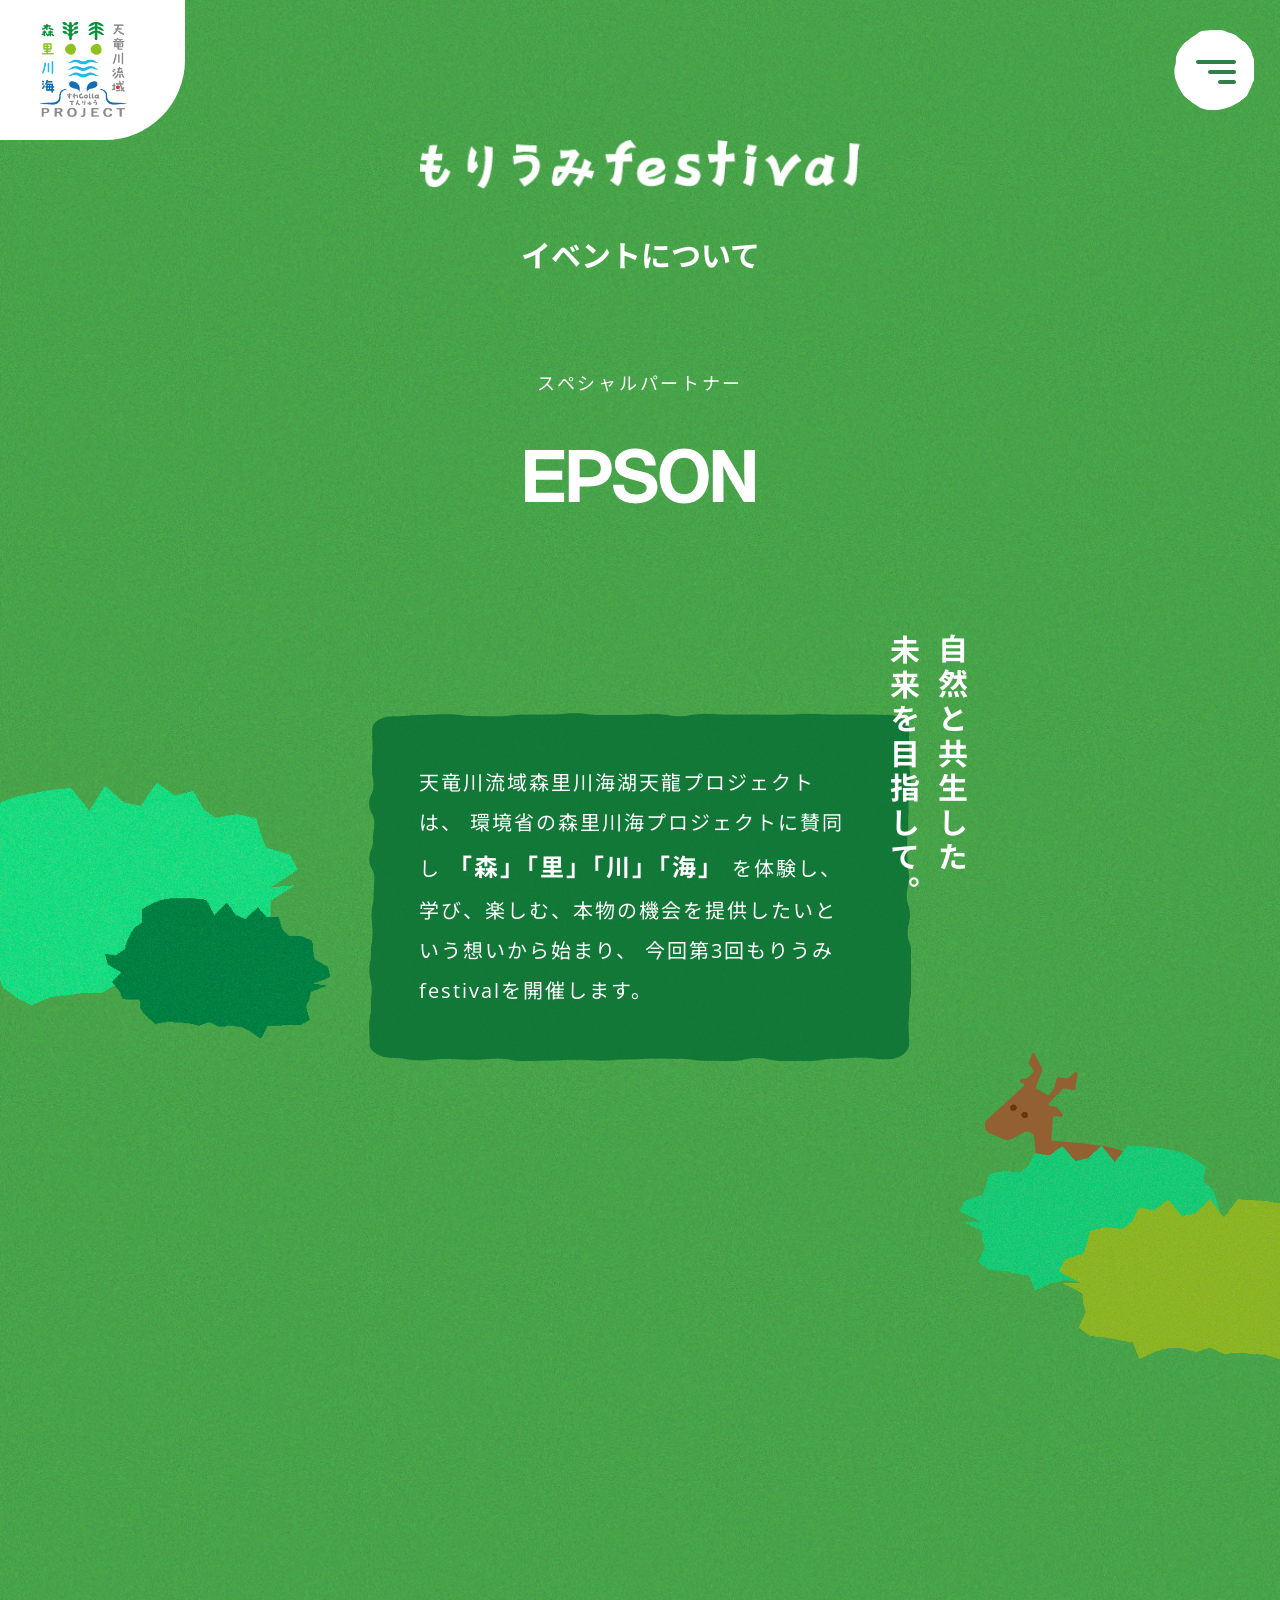
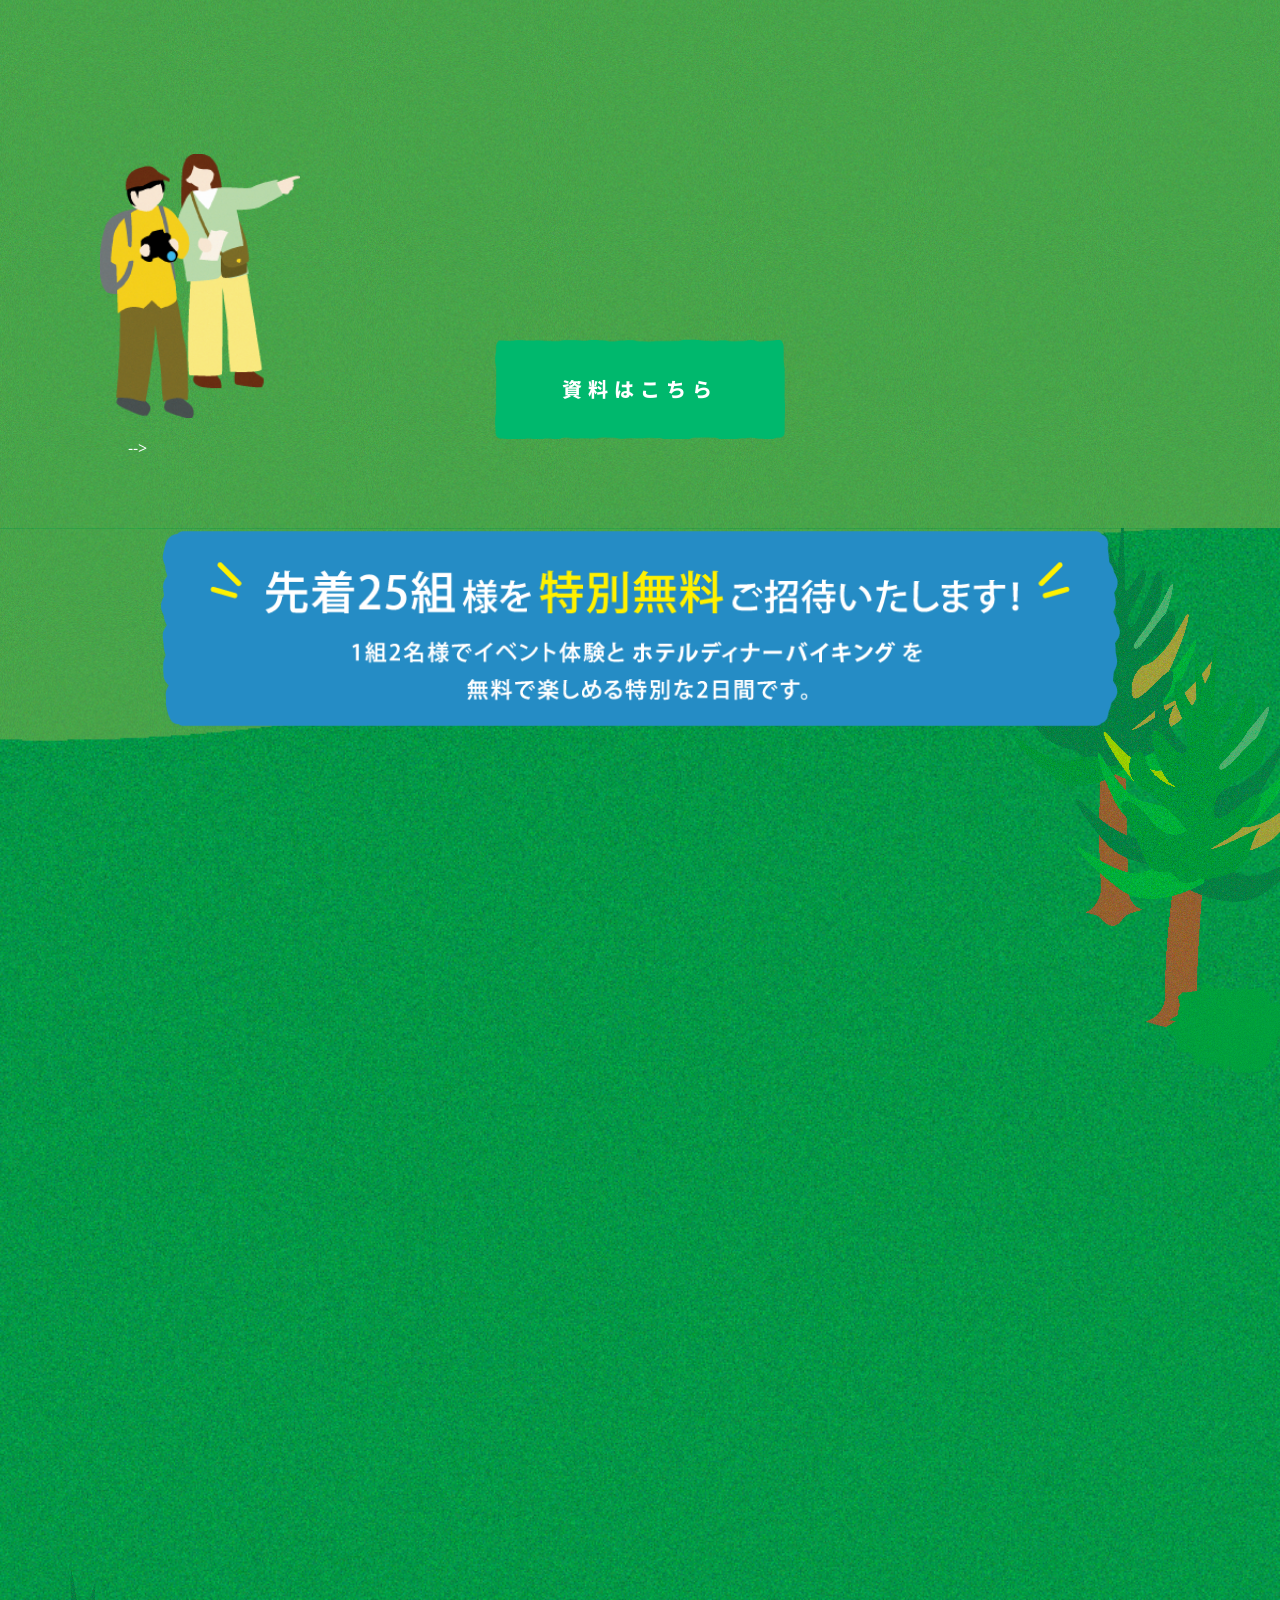
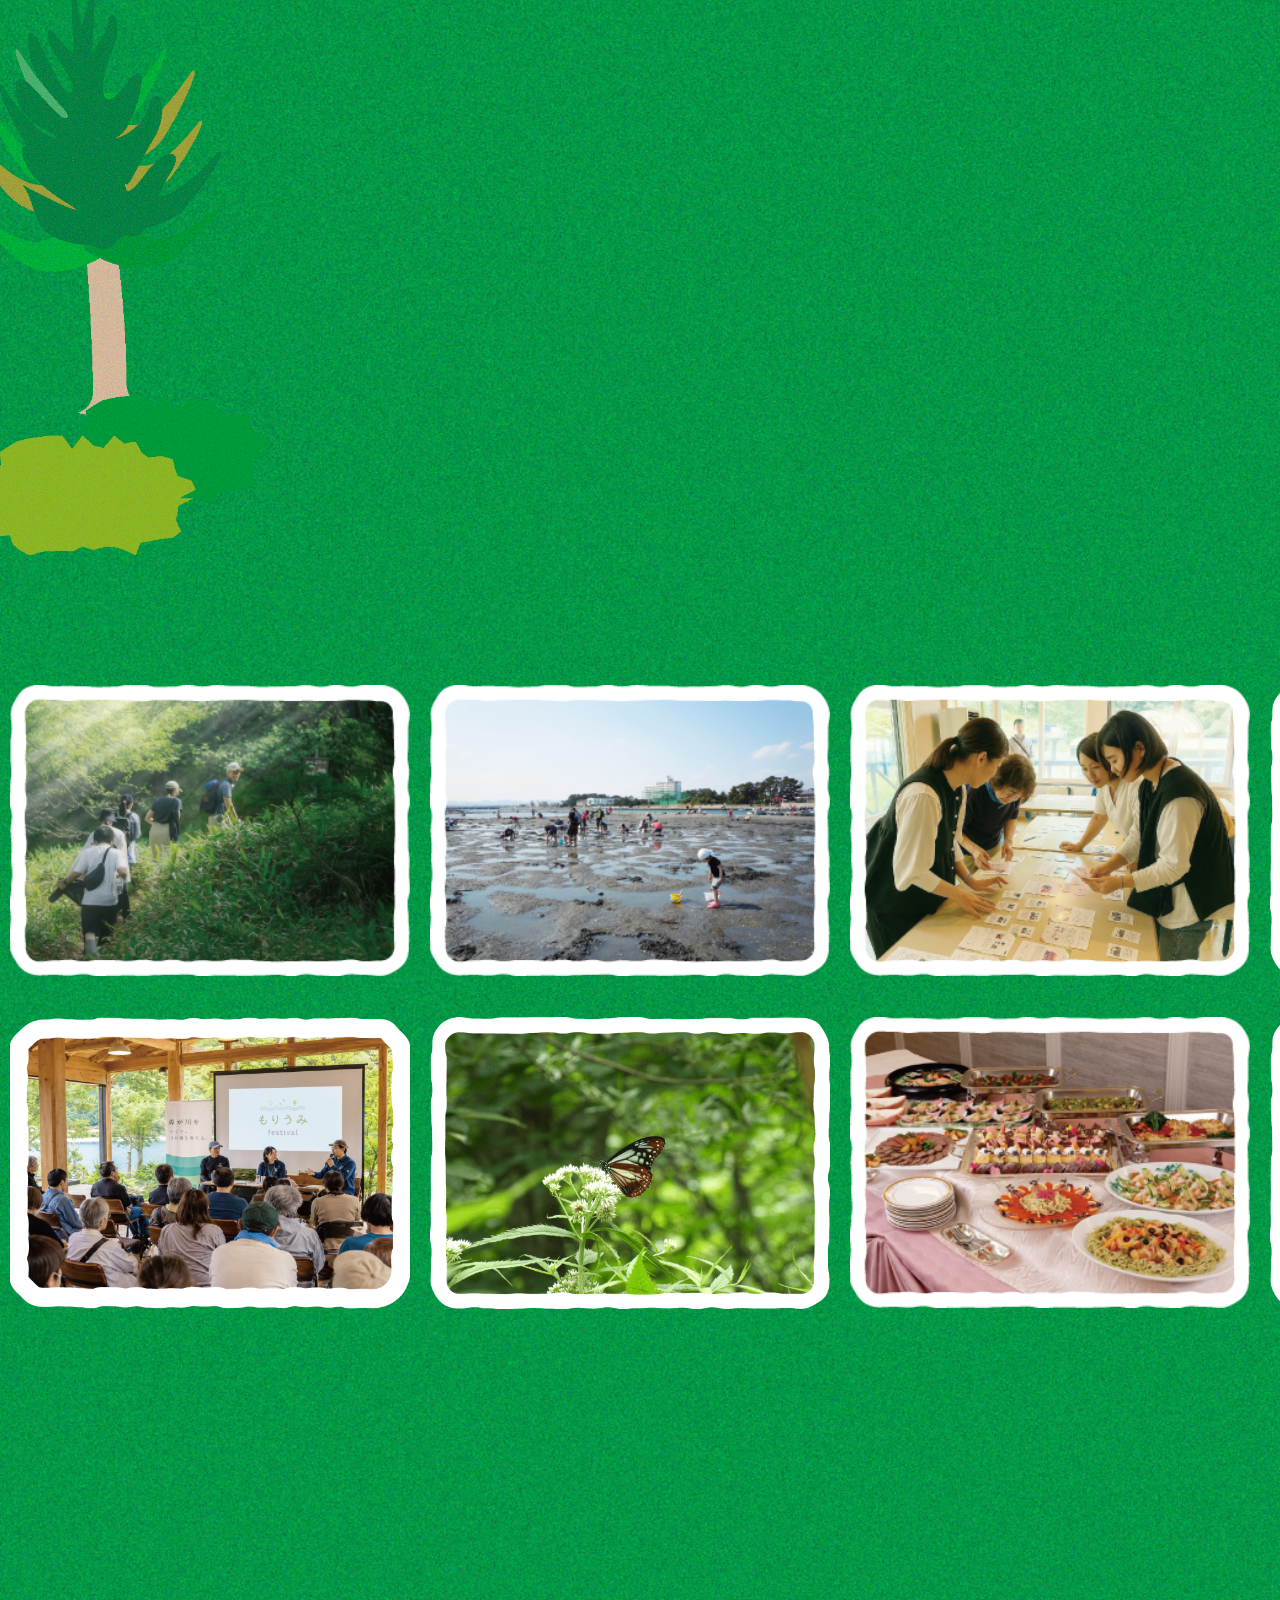
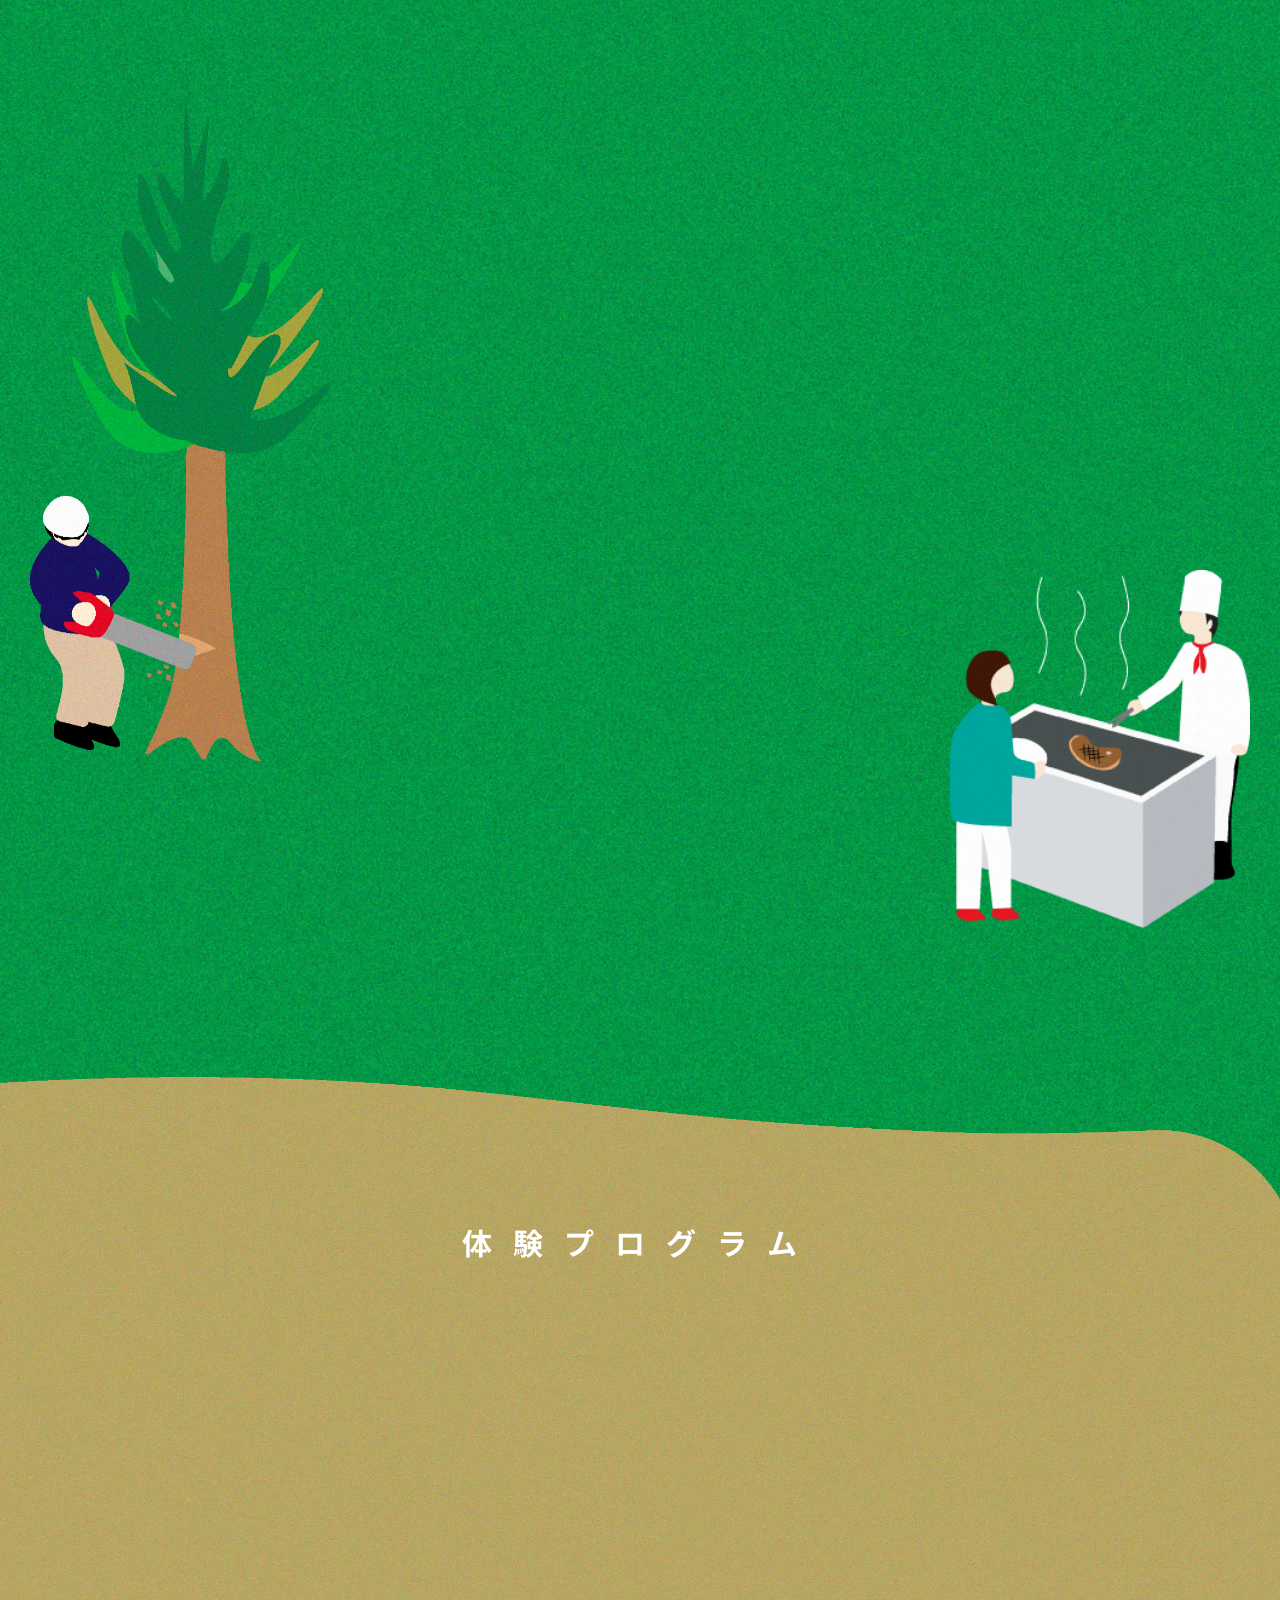
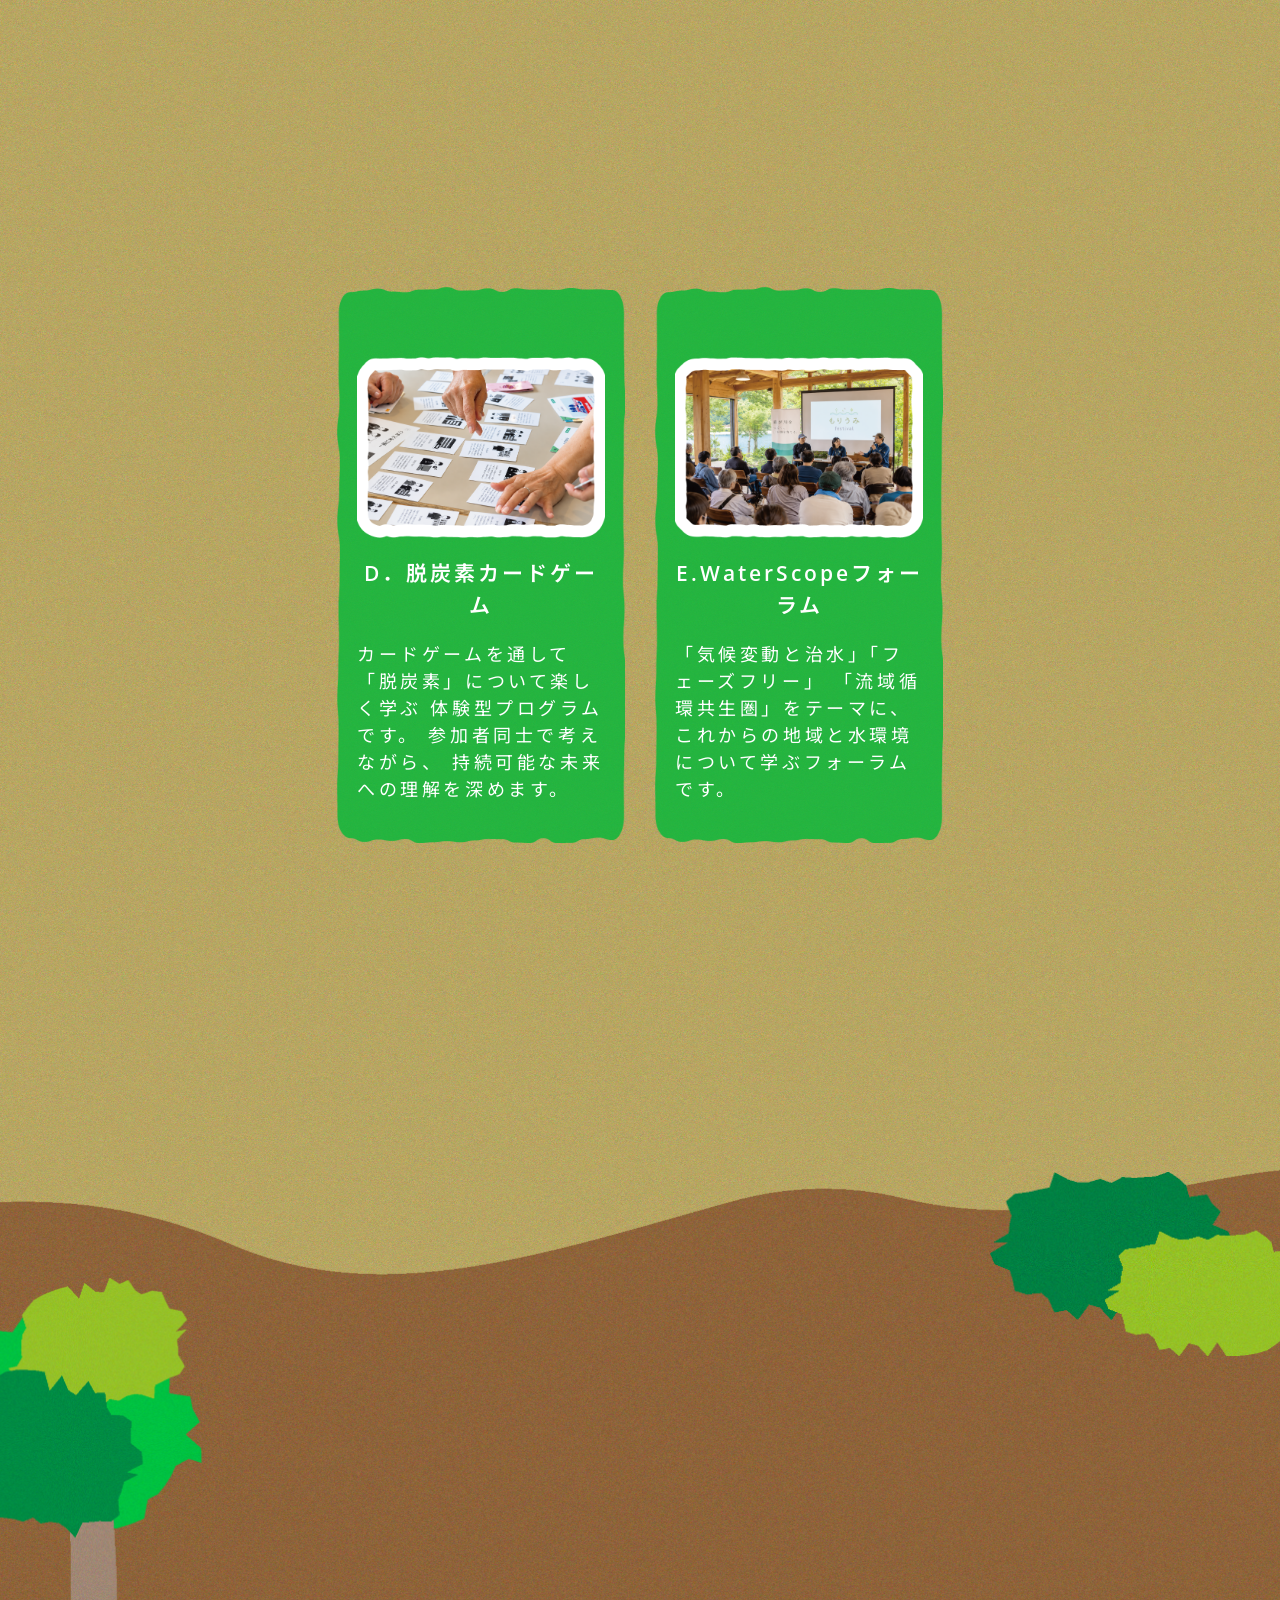
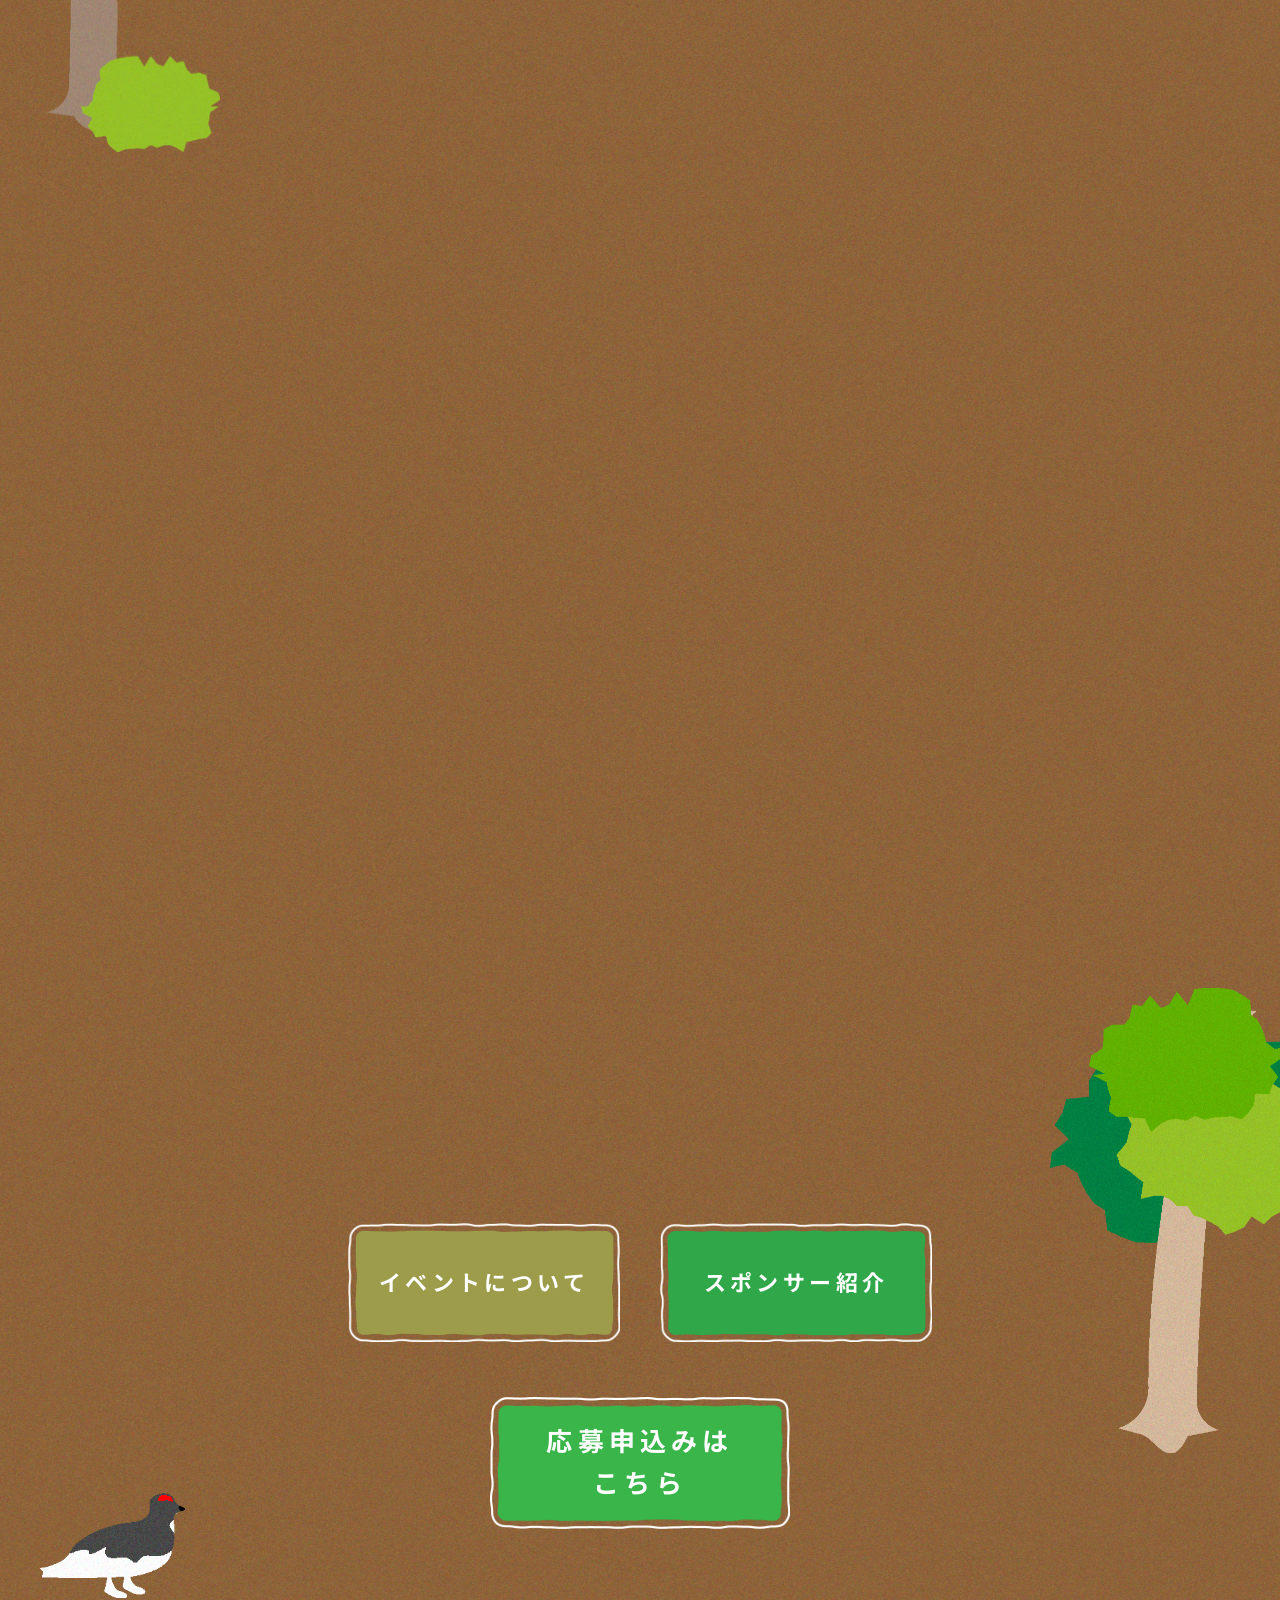
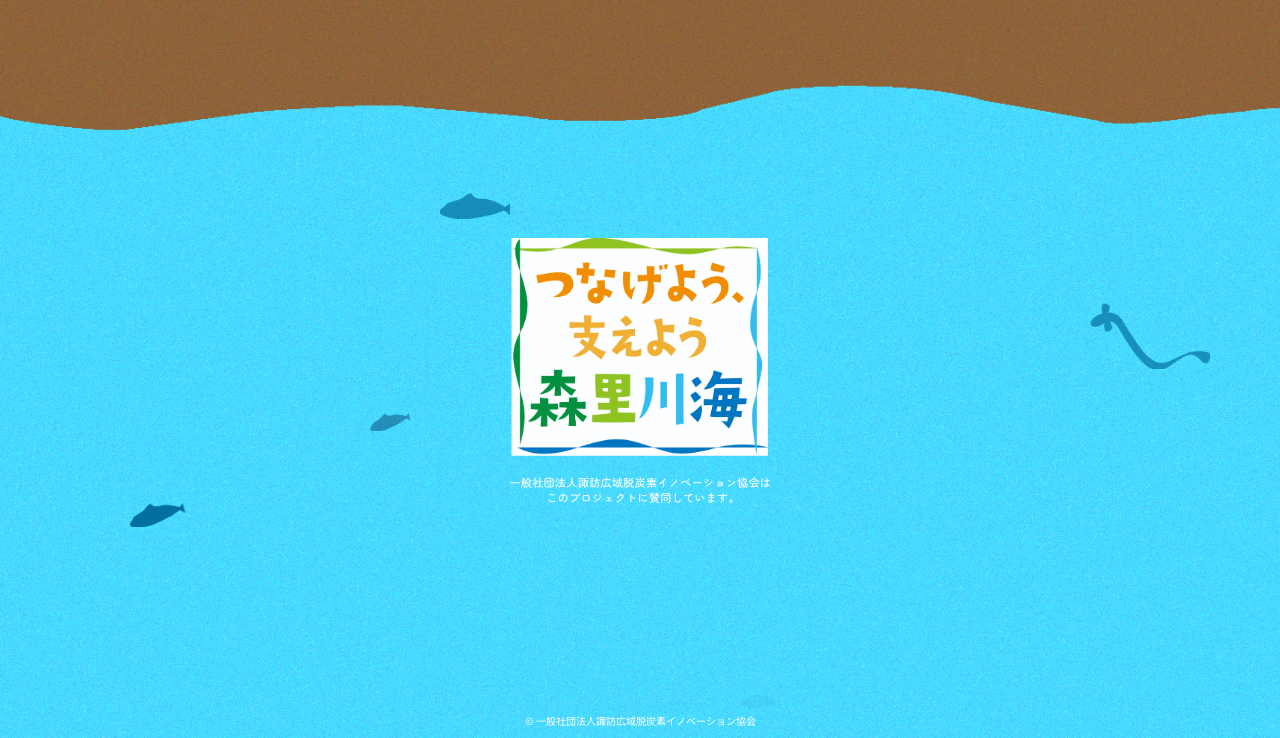
==== commit 58460694: "Fix button closing tag in event.html" ====
--- a/event.html
+++ b/event.html
@@ -197,7 +197,7 @@
               type="button"
             >
               資料はこちら
-            </button>
+            </button>-->
 
             <!-- modal -->
             <div id="modal" class="modal">
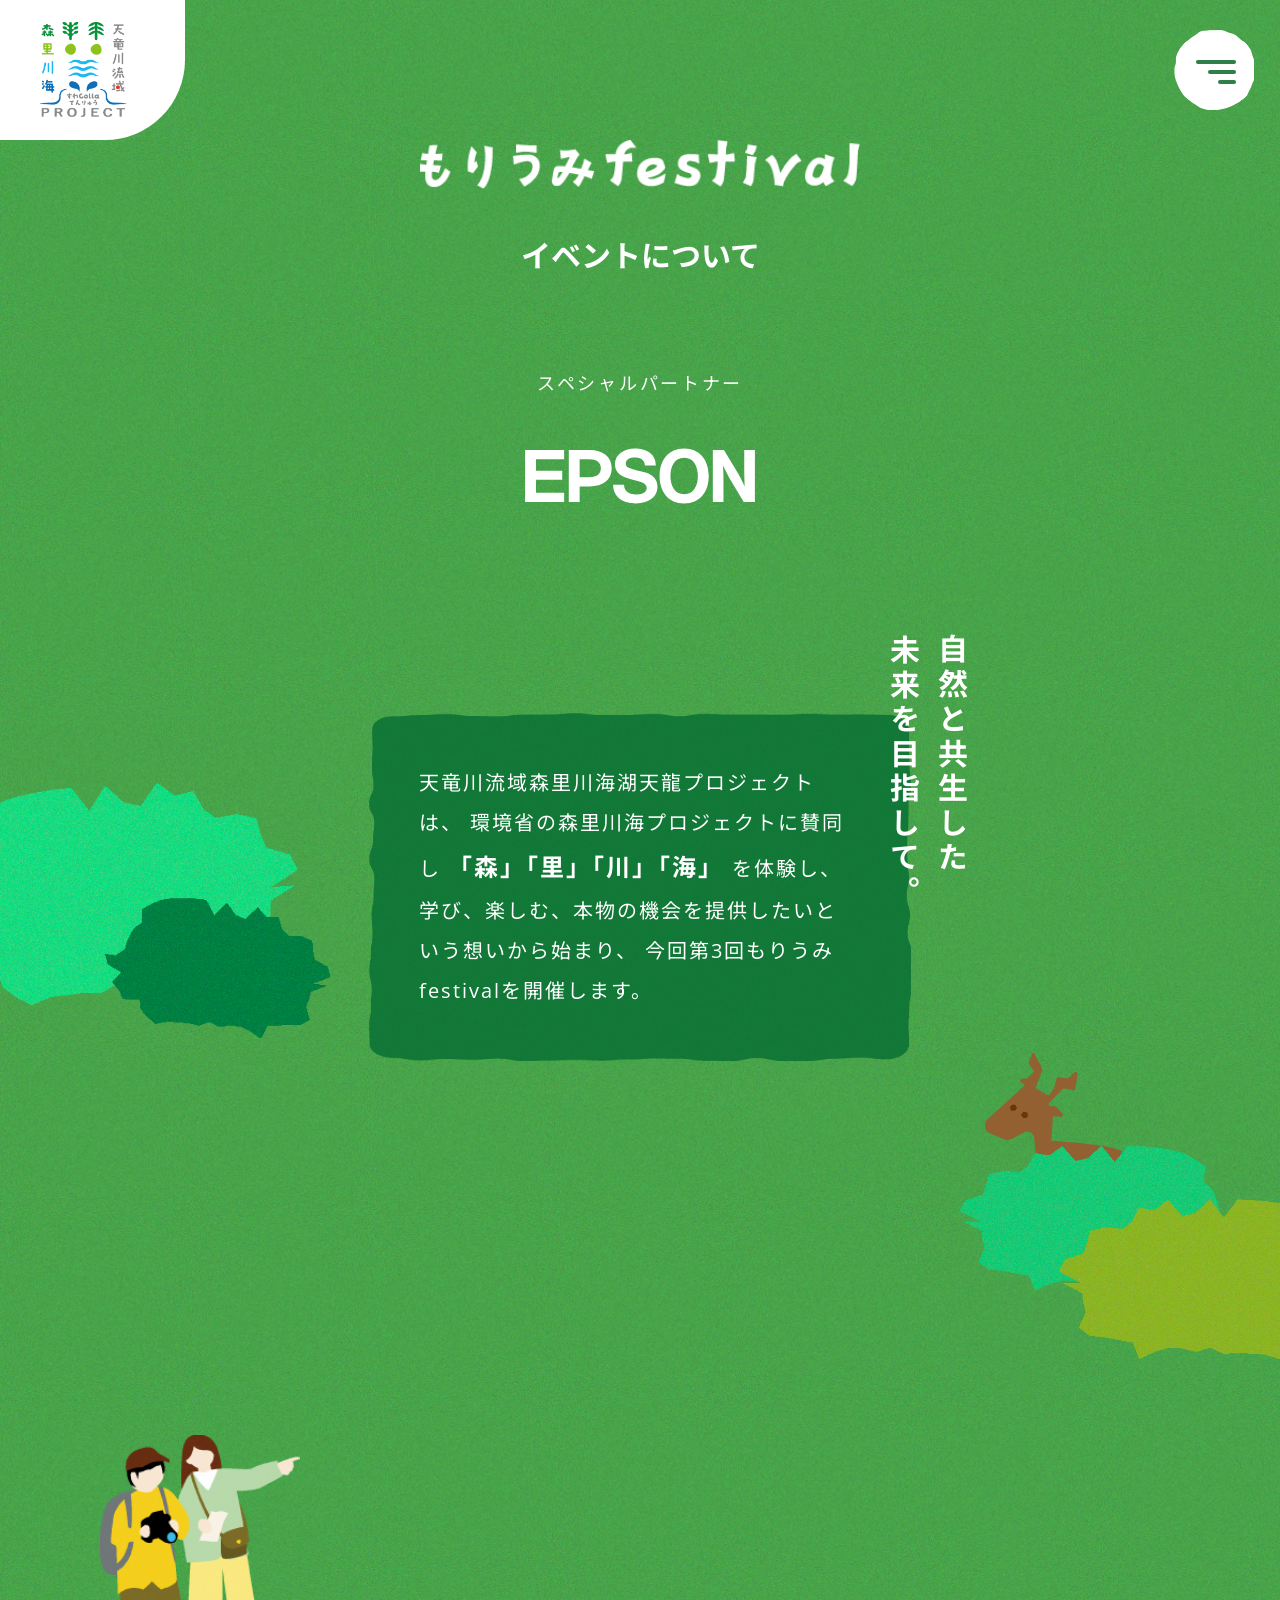
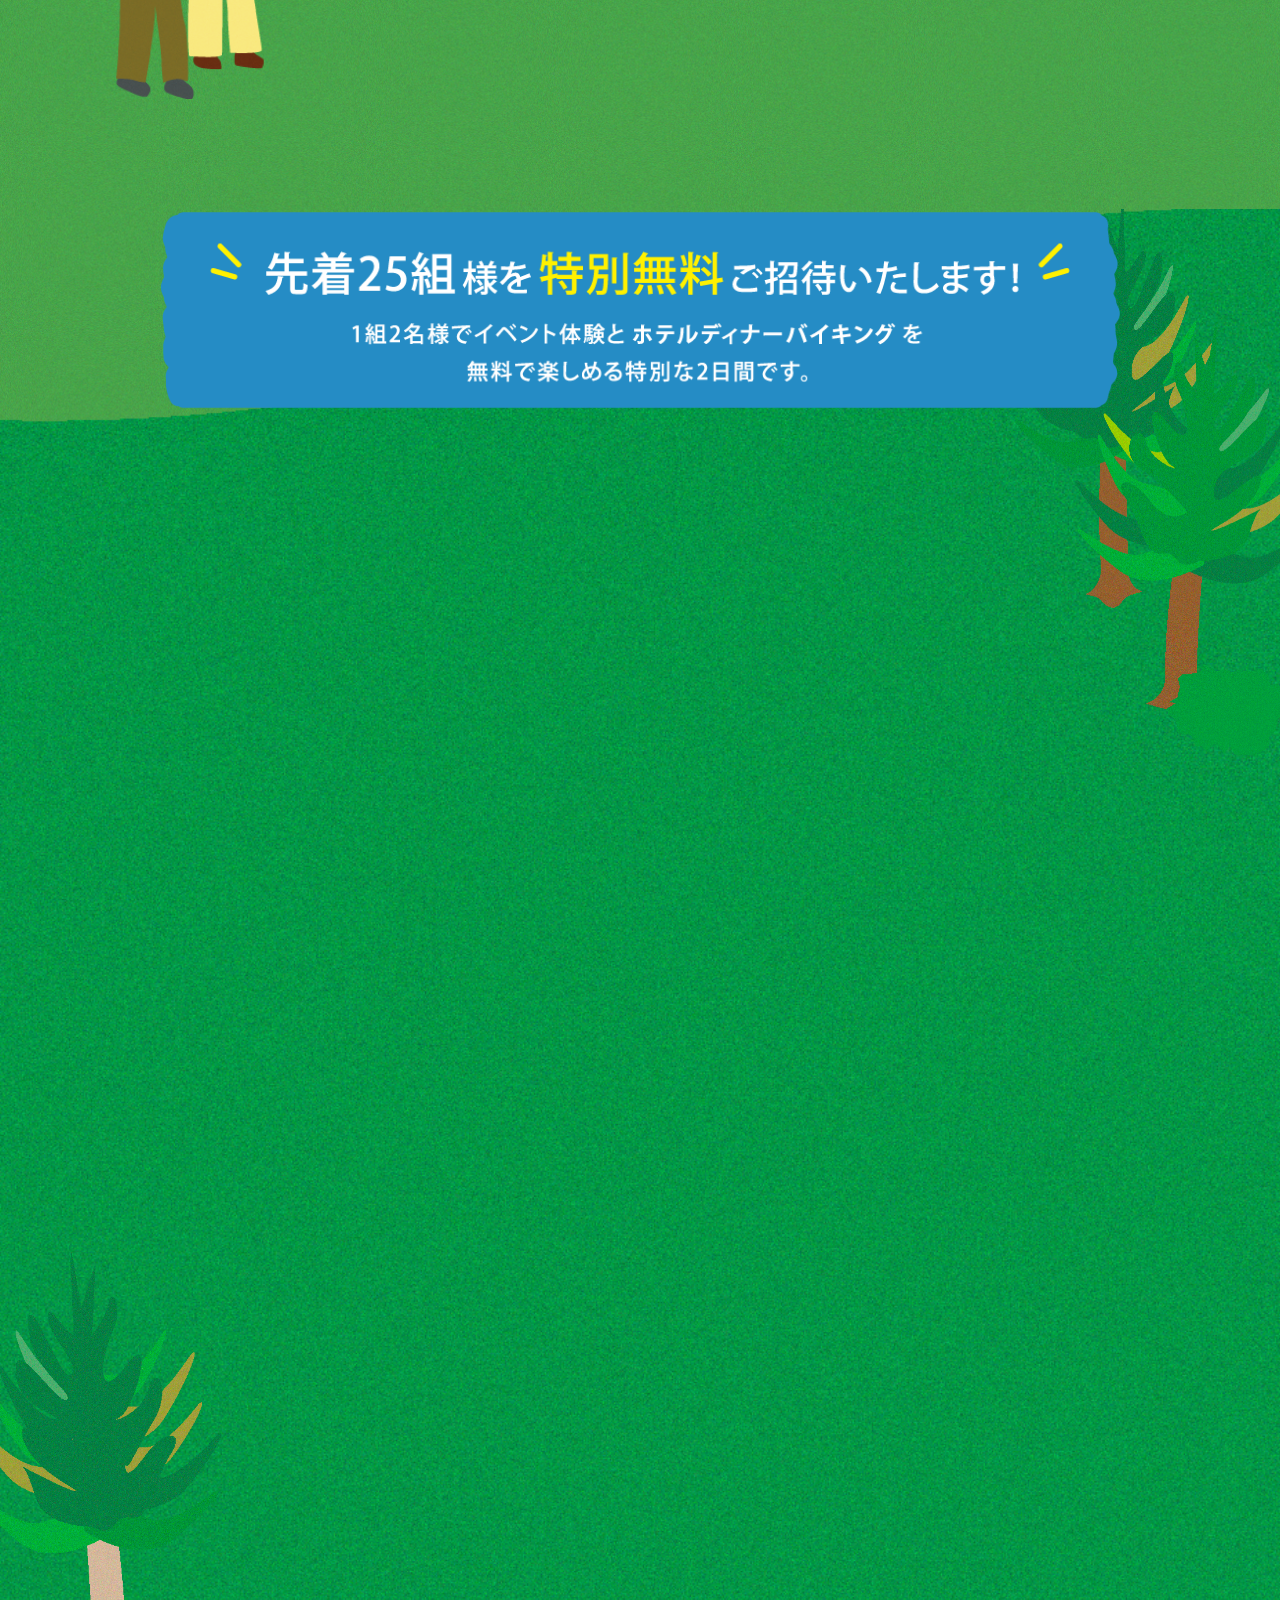
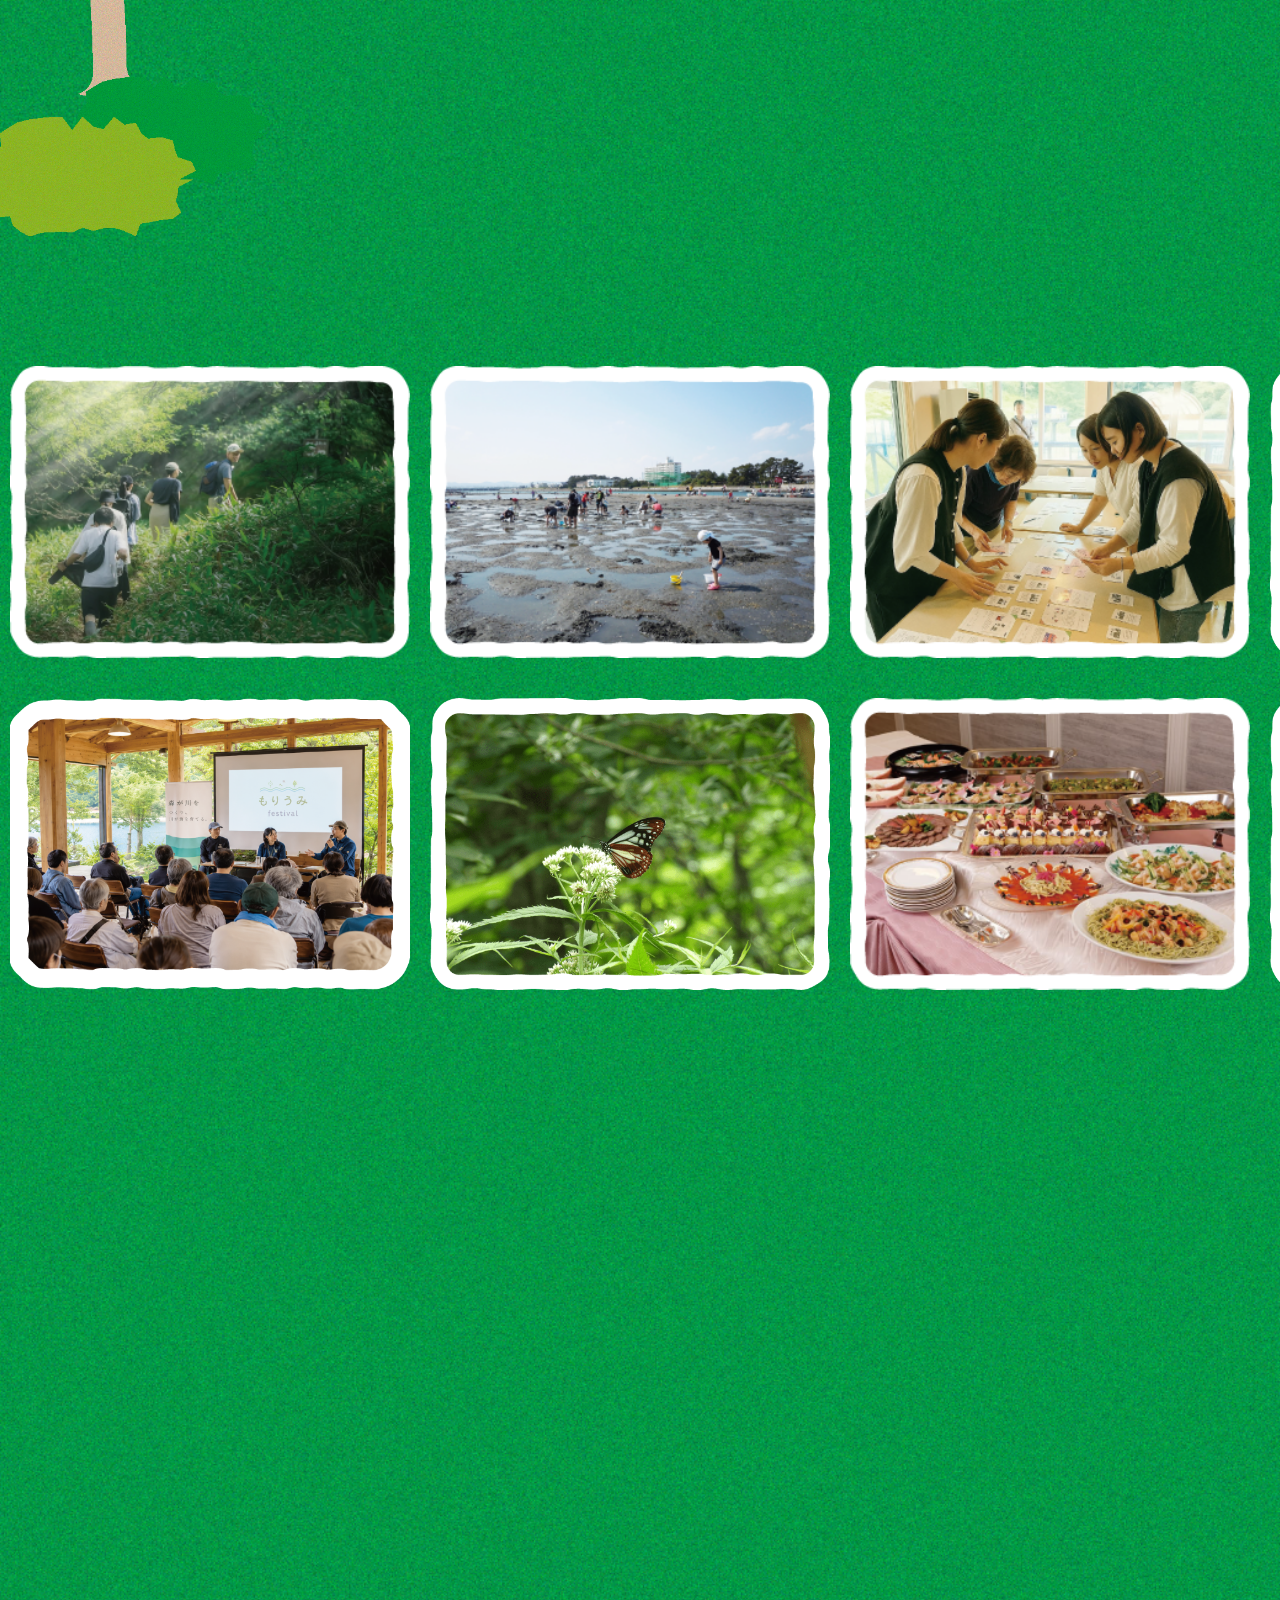
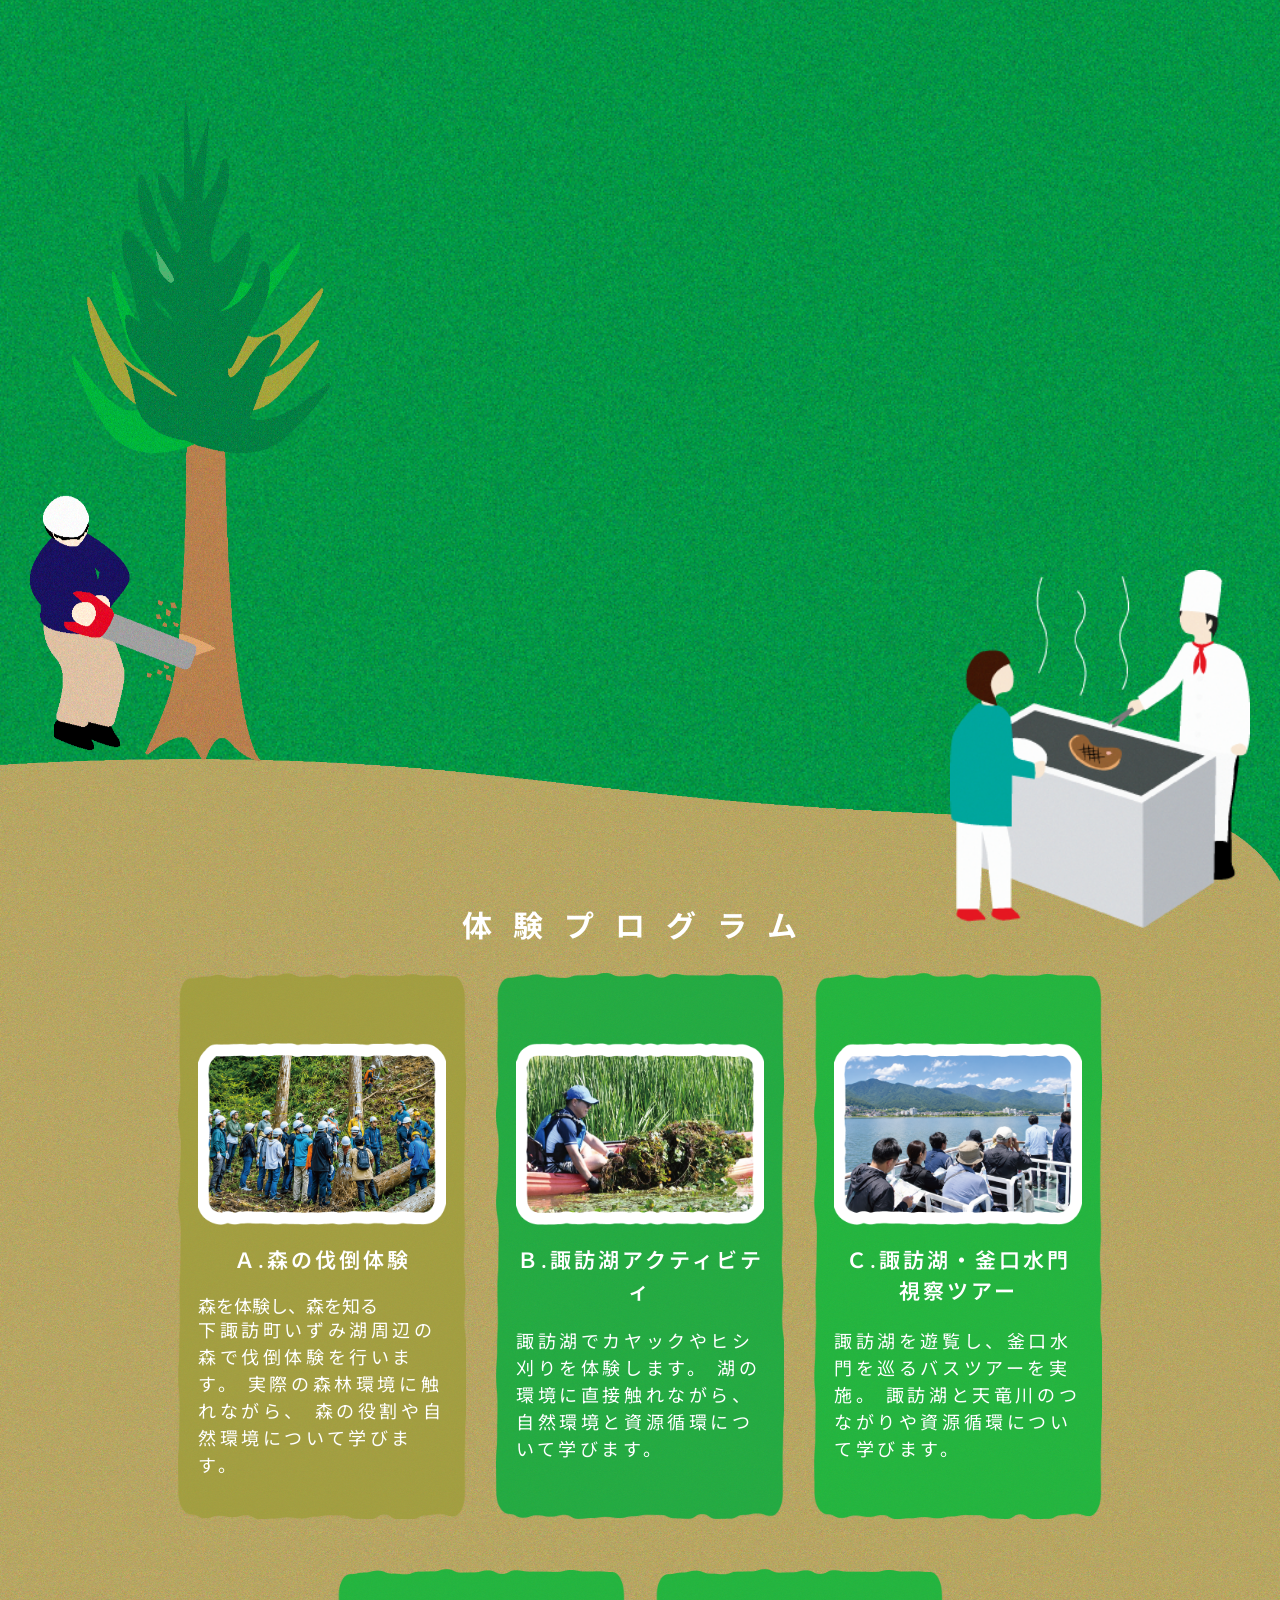
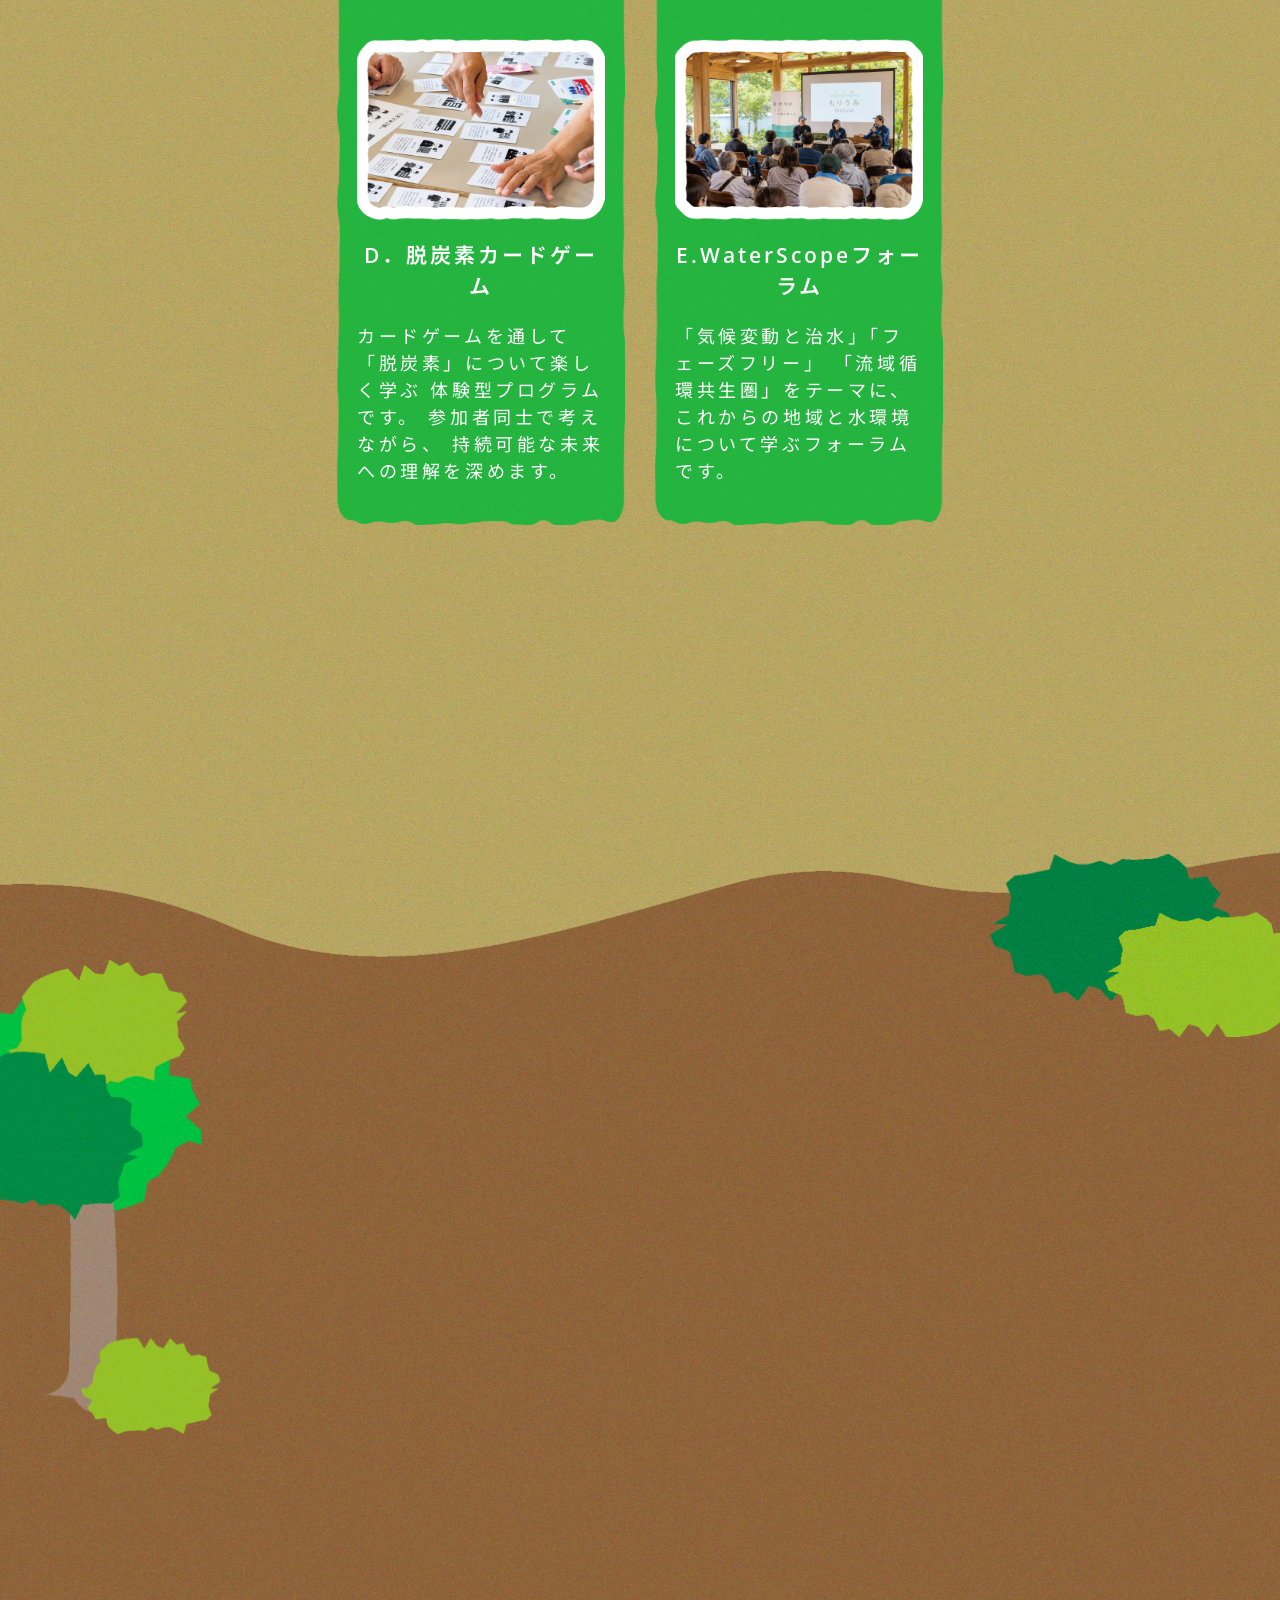
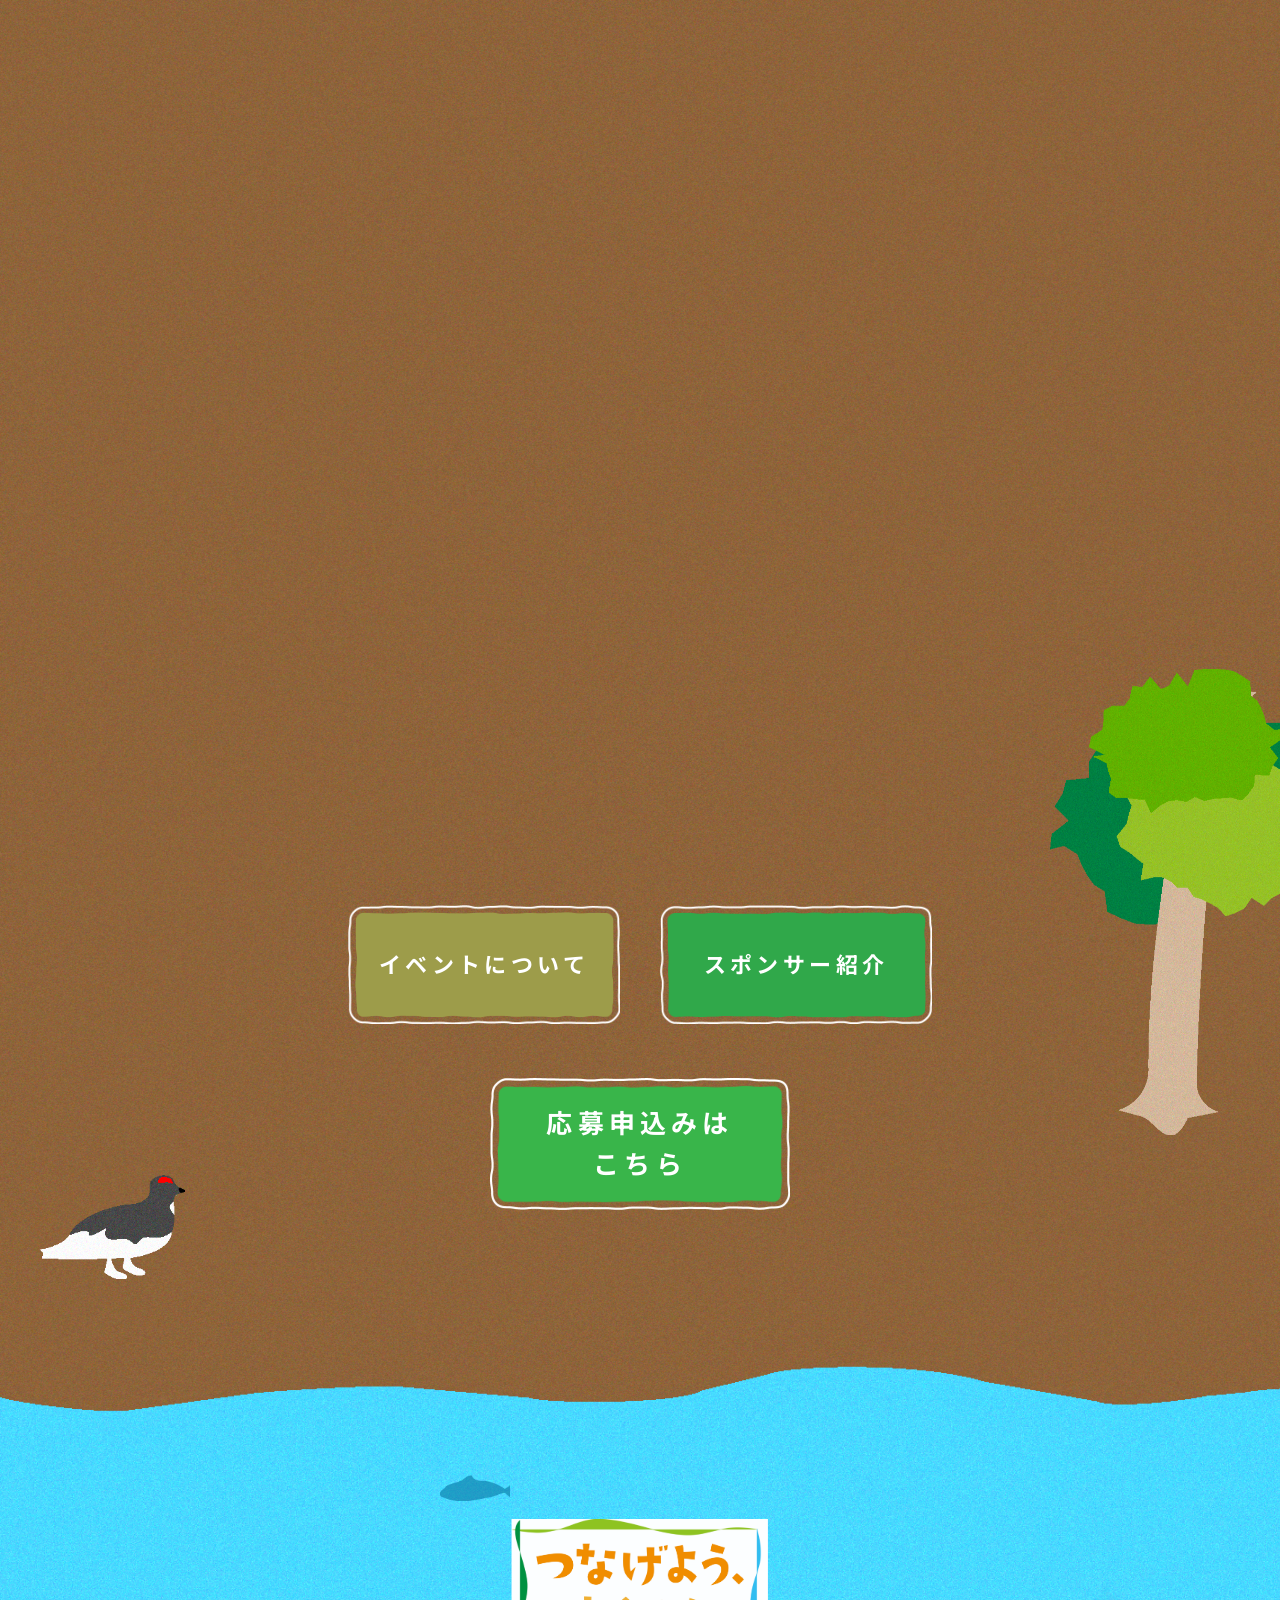
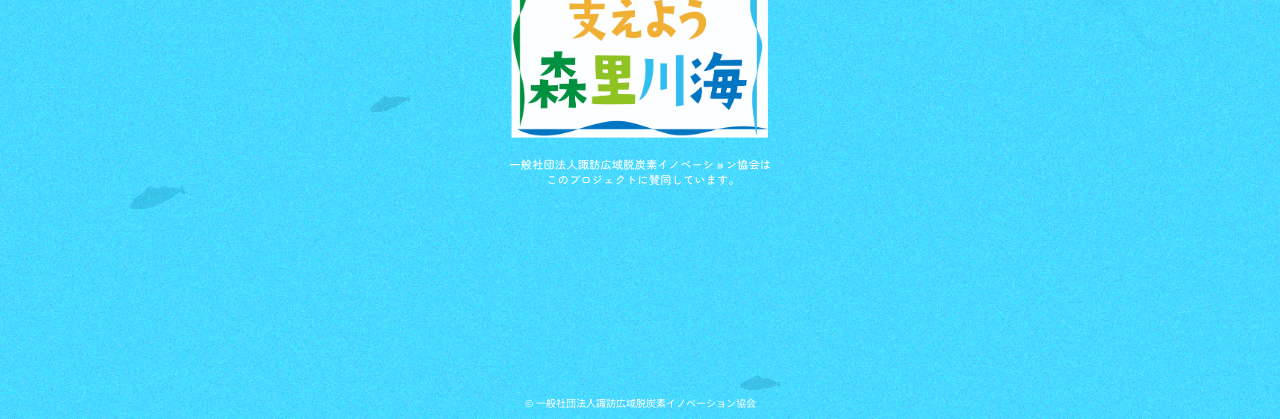
==== commit 685cff35: "Add files via upload" ====
--- a/event.html
+++ b/event.html
@@ -190,7 +190,7 @@
               </p>
             </div>
 
-            <!-- modal button -->
+            <!-- modal button 
             <button
               class="openModal purpose-document"
               data-pdf="./pdf/第3回もりうみフェス_パンフレット_統合版.pdf" target="_blank"
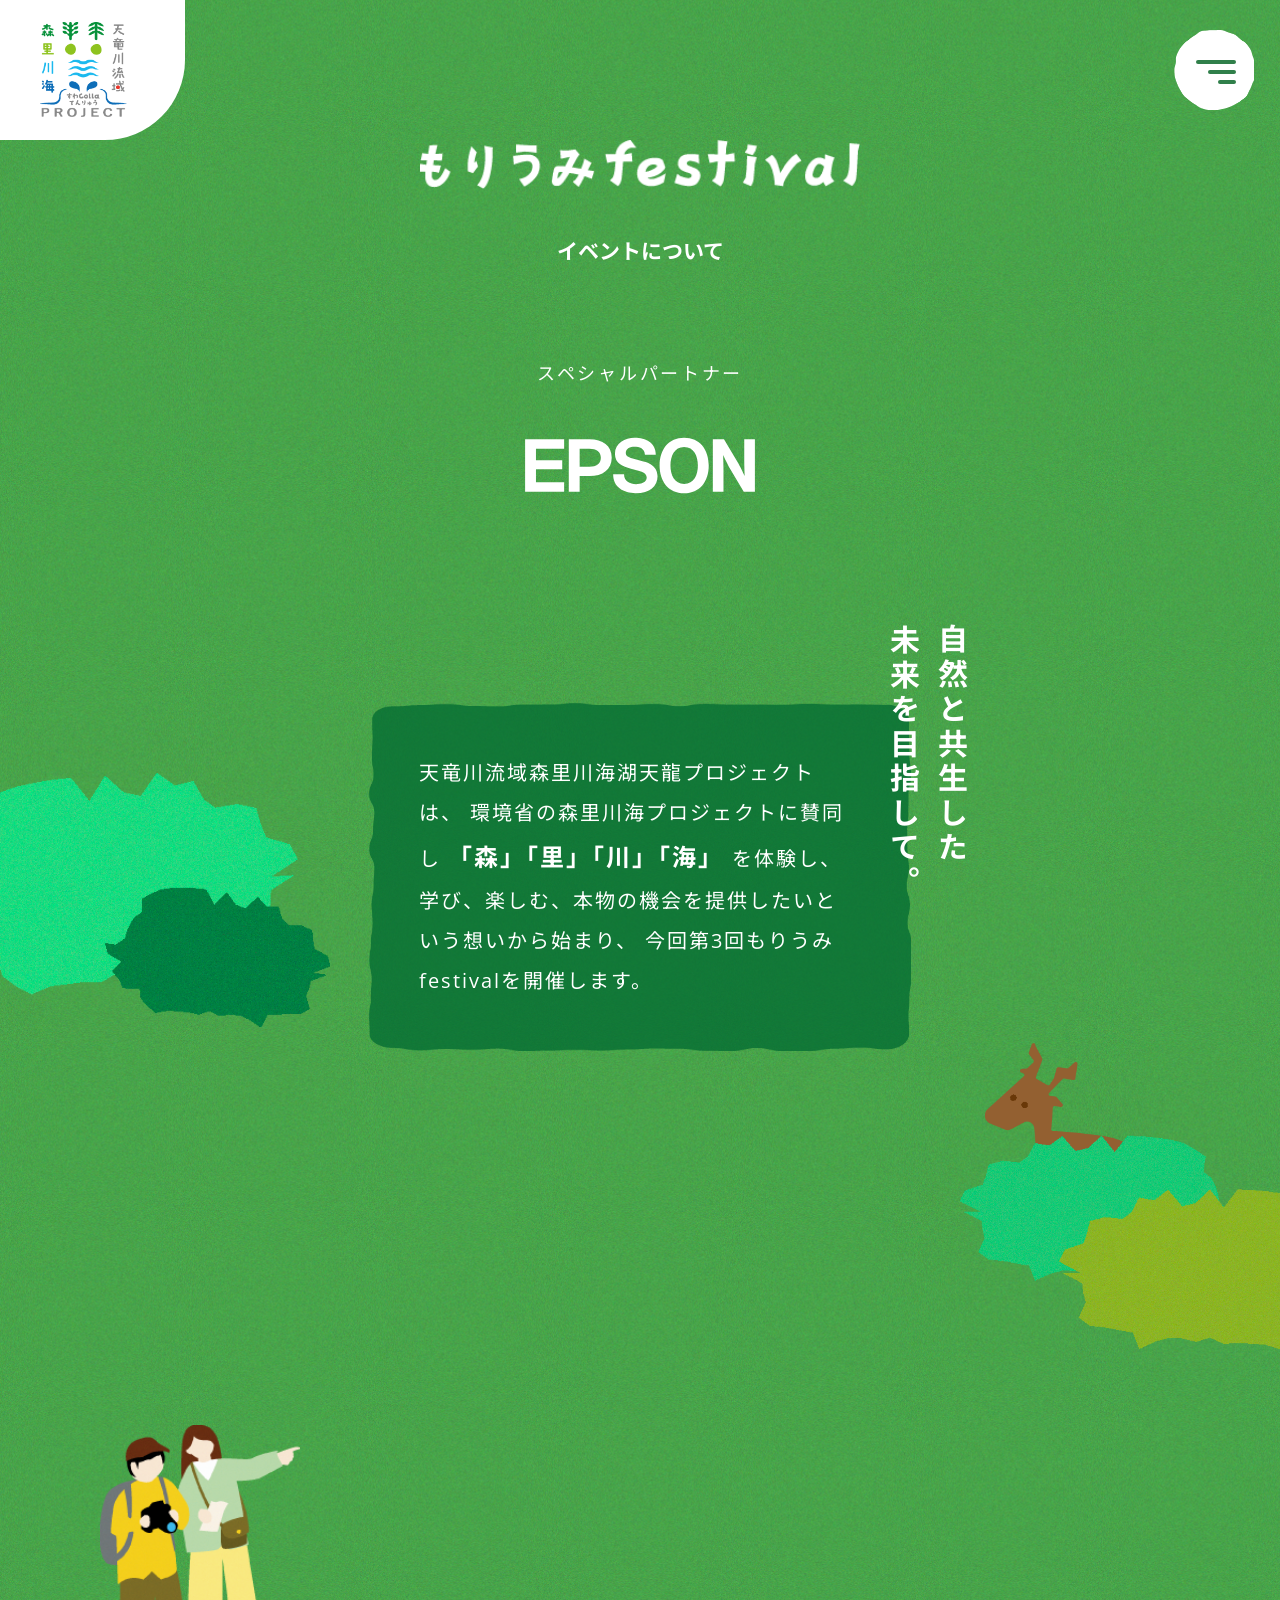
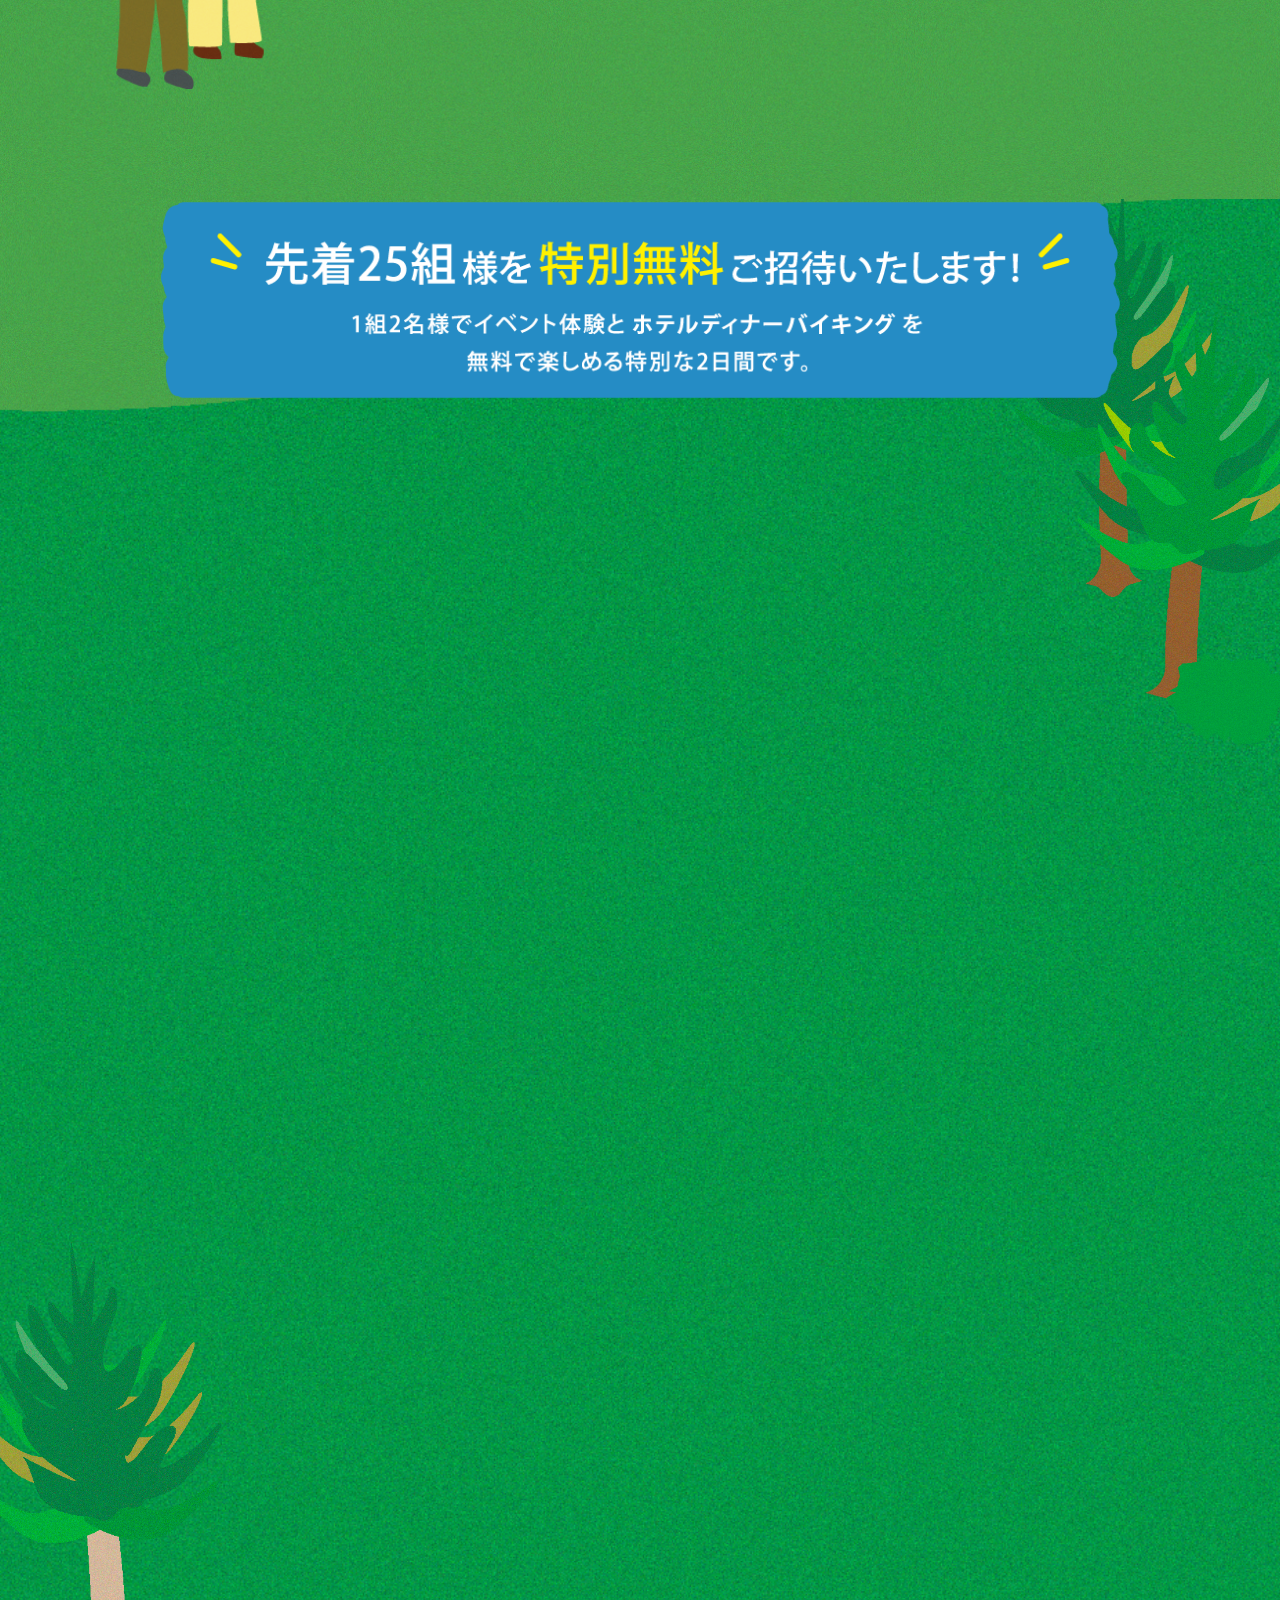
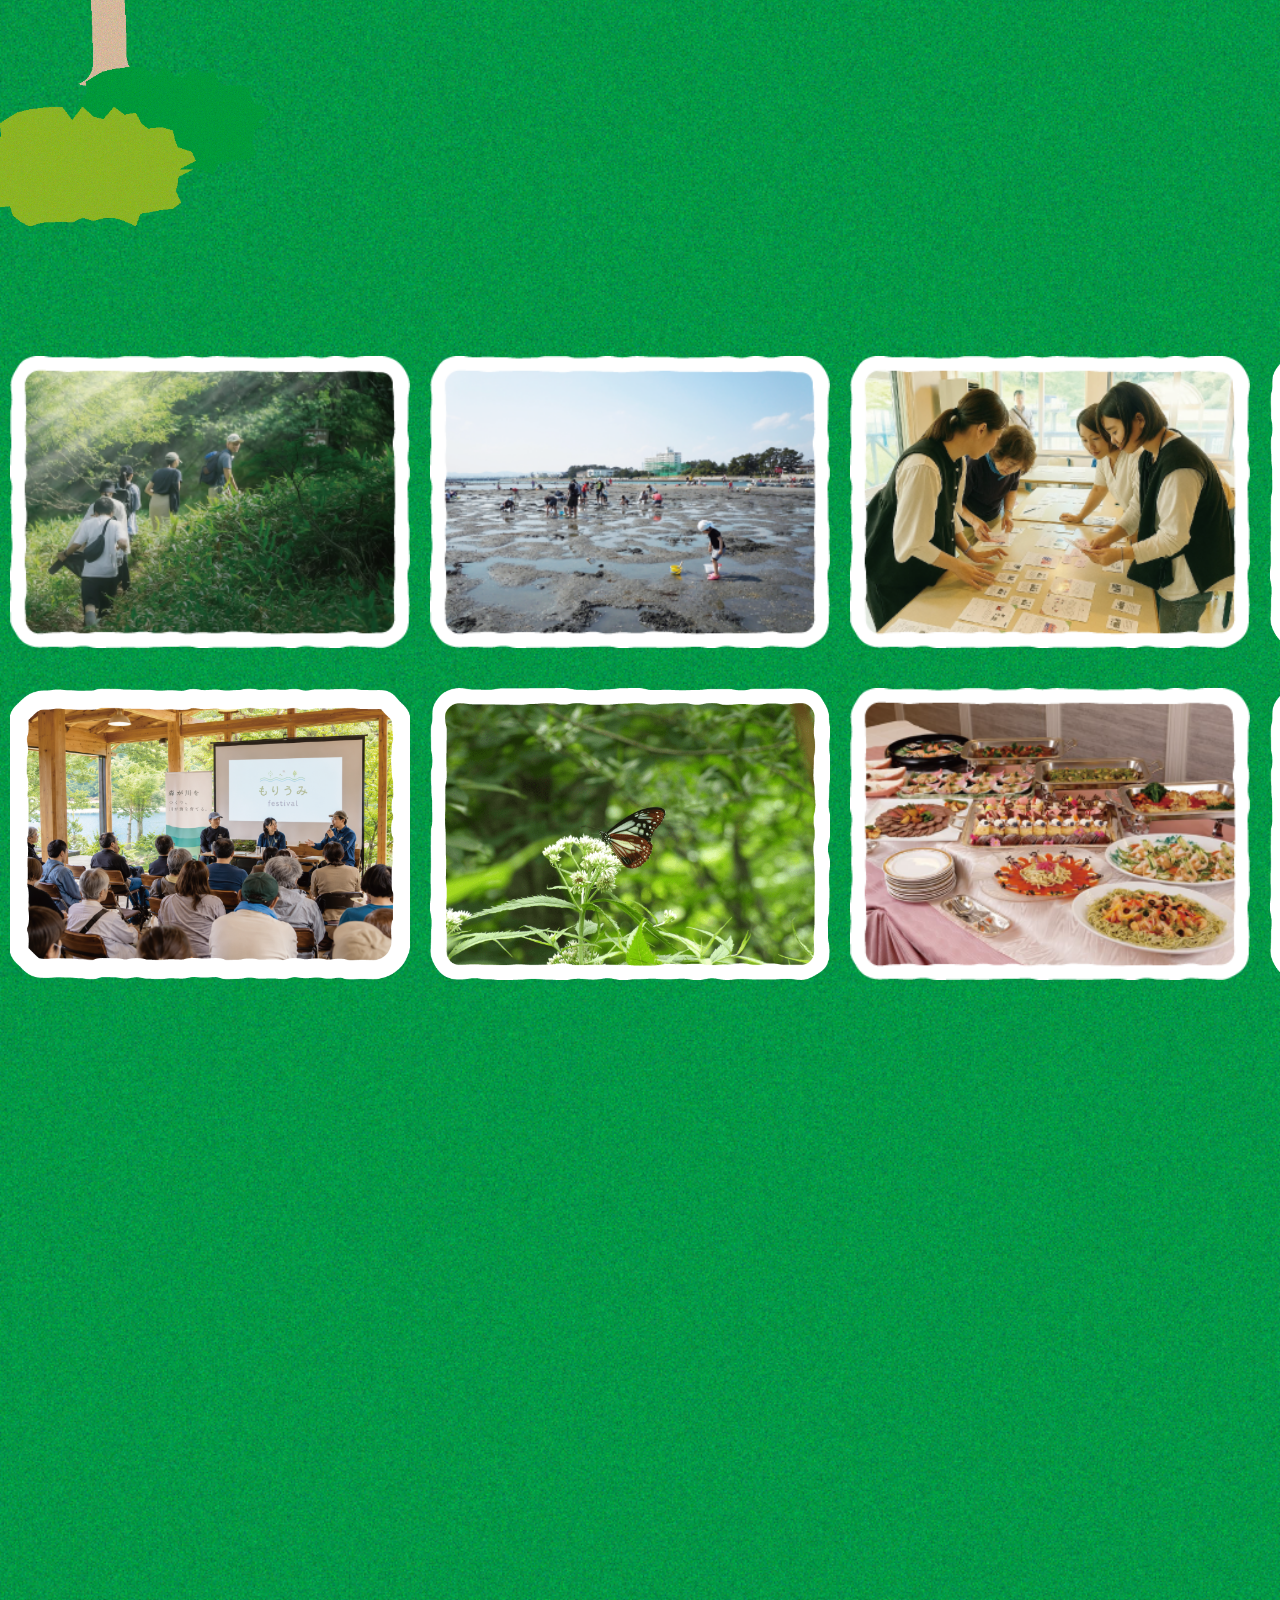
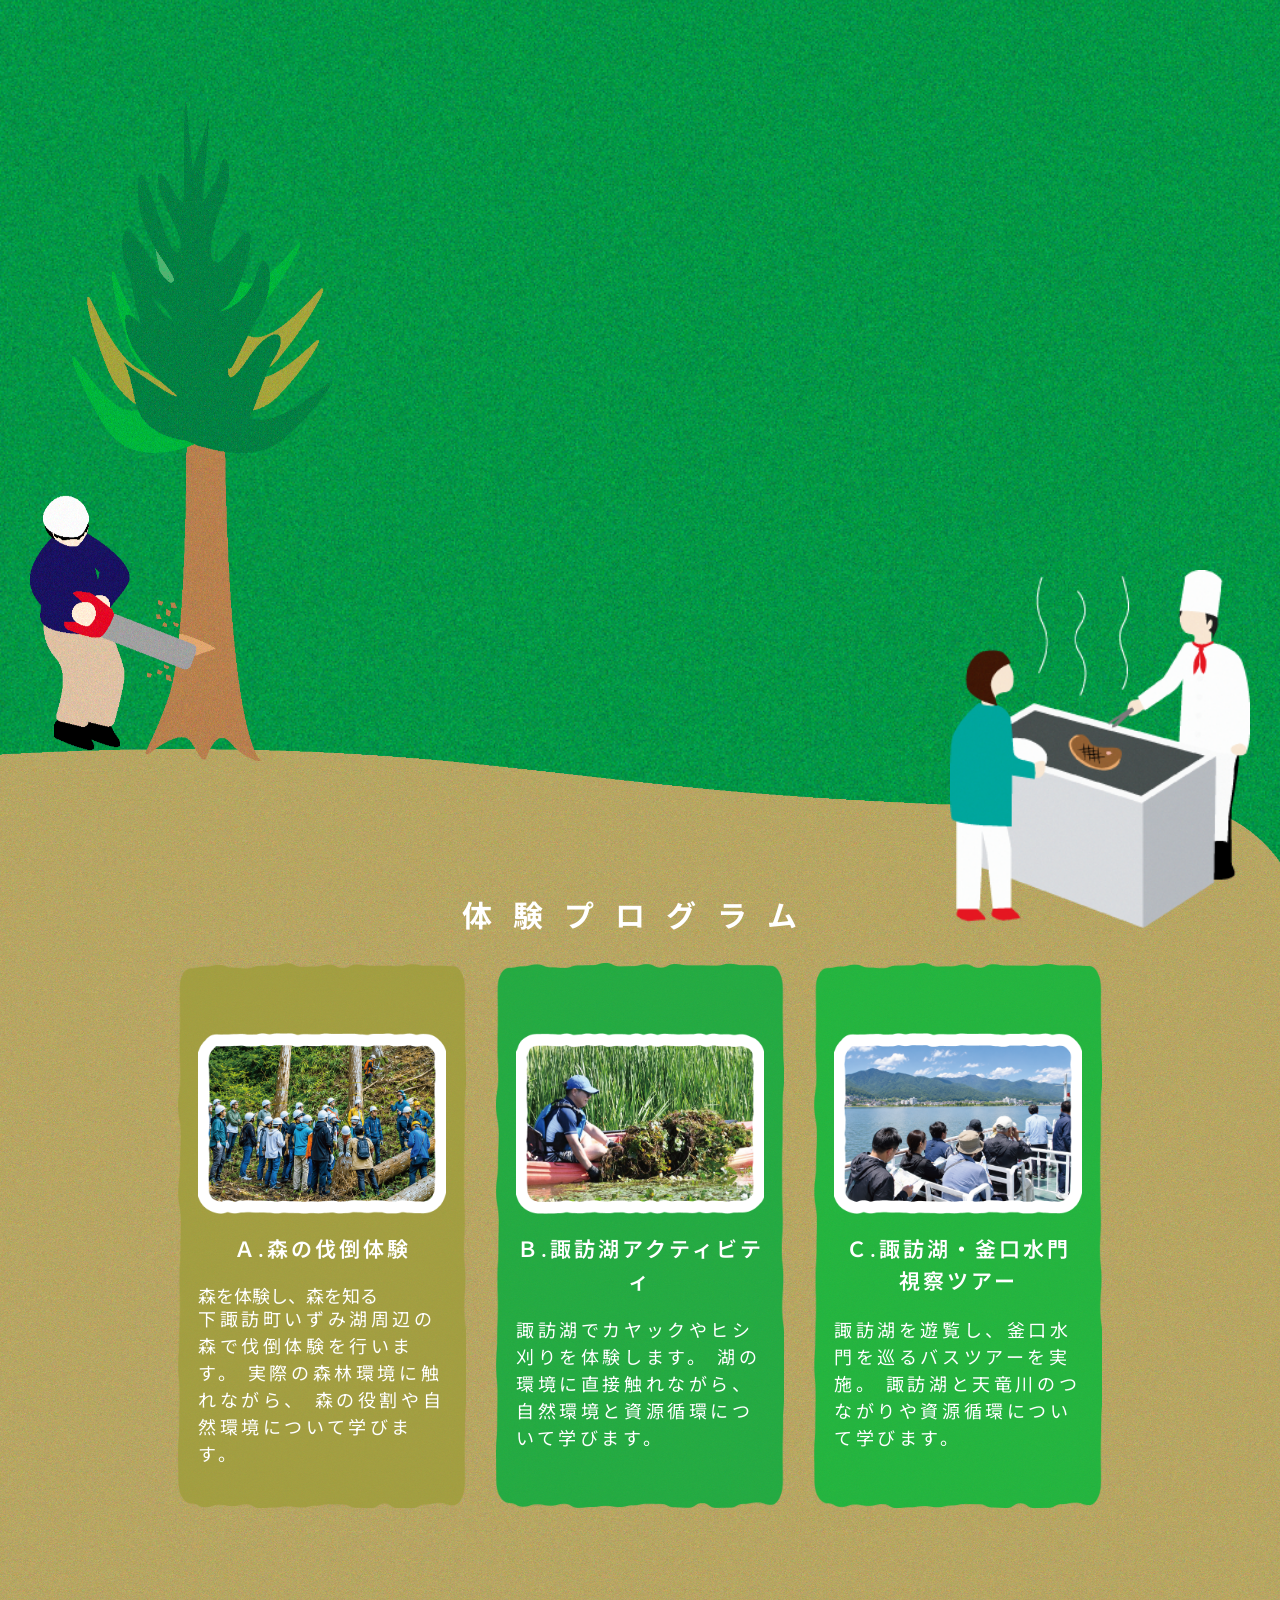
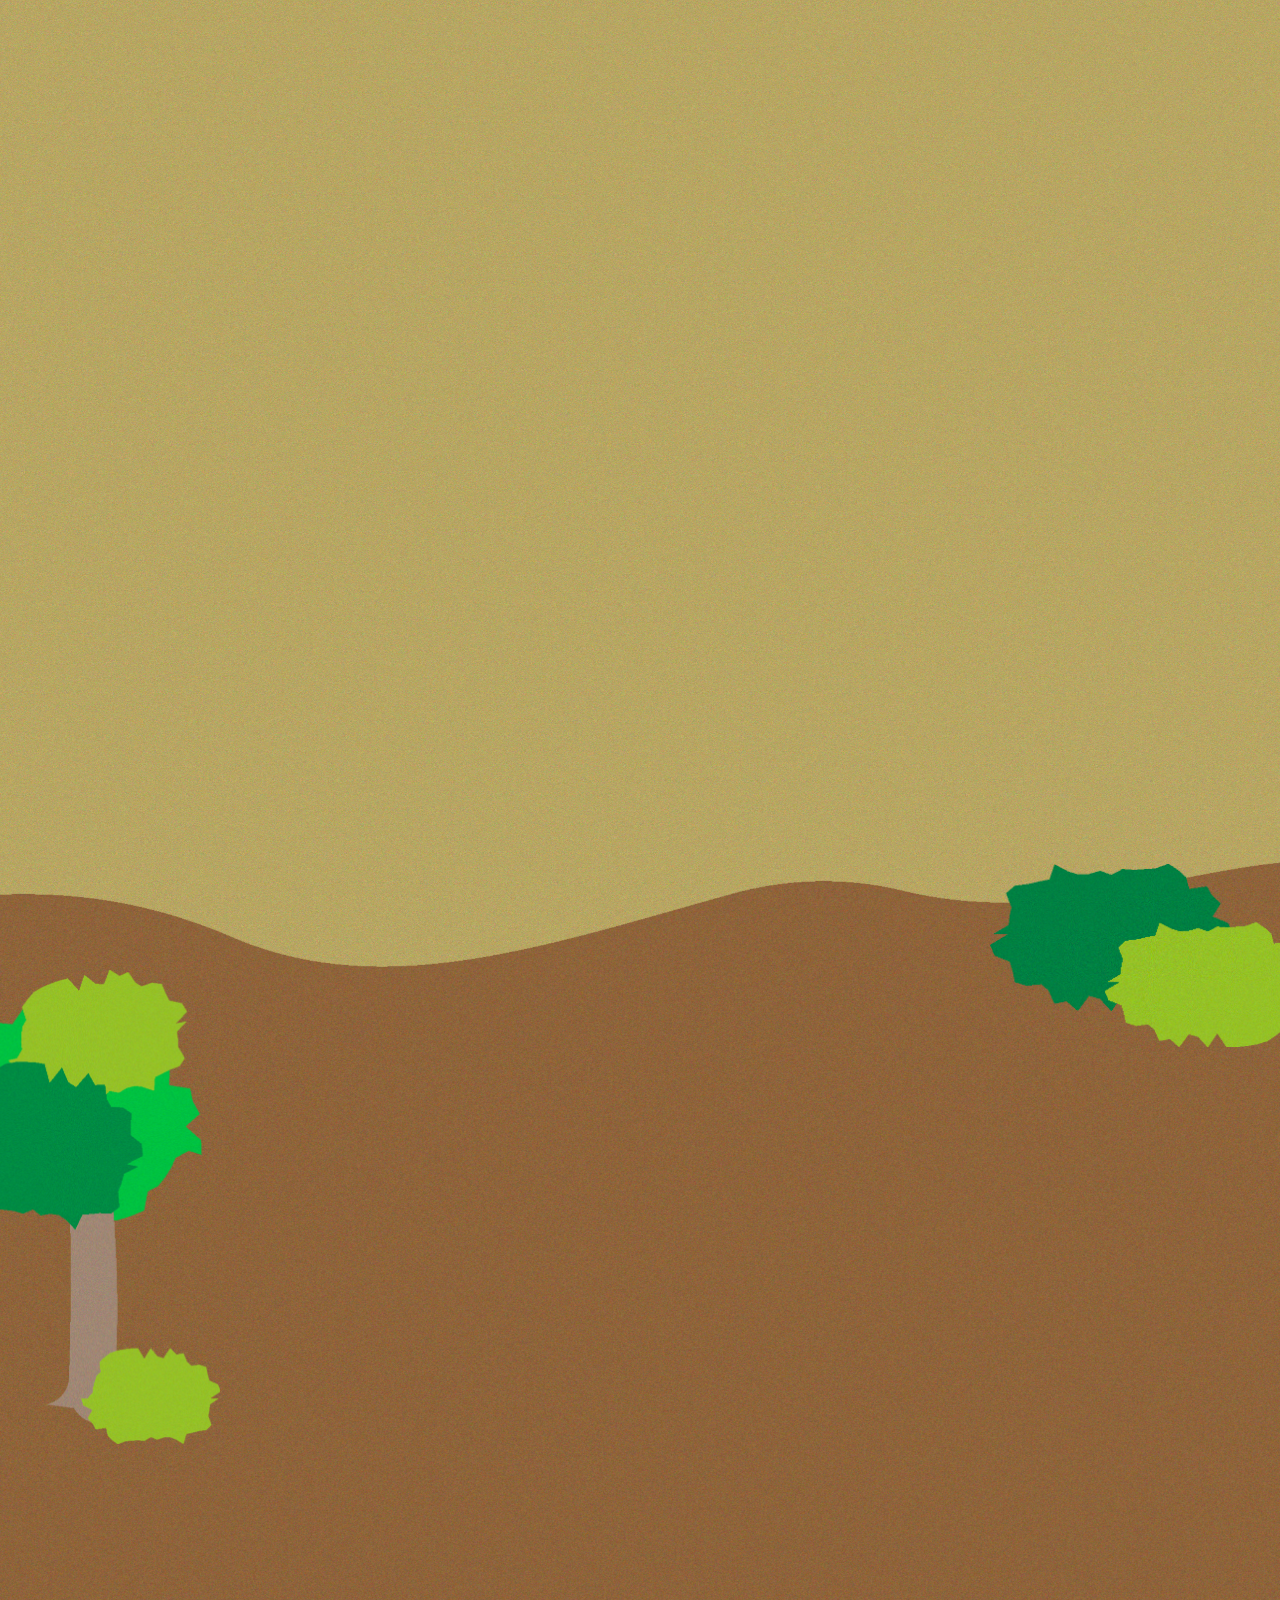
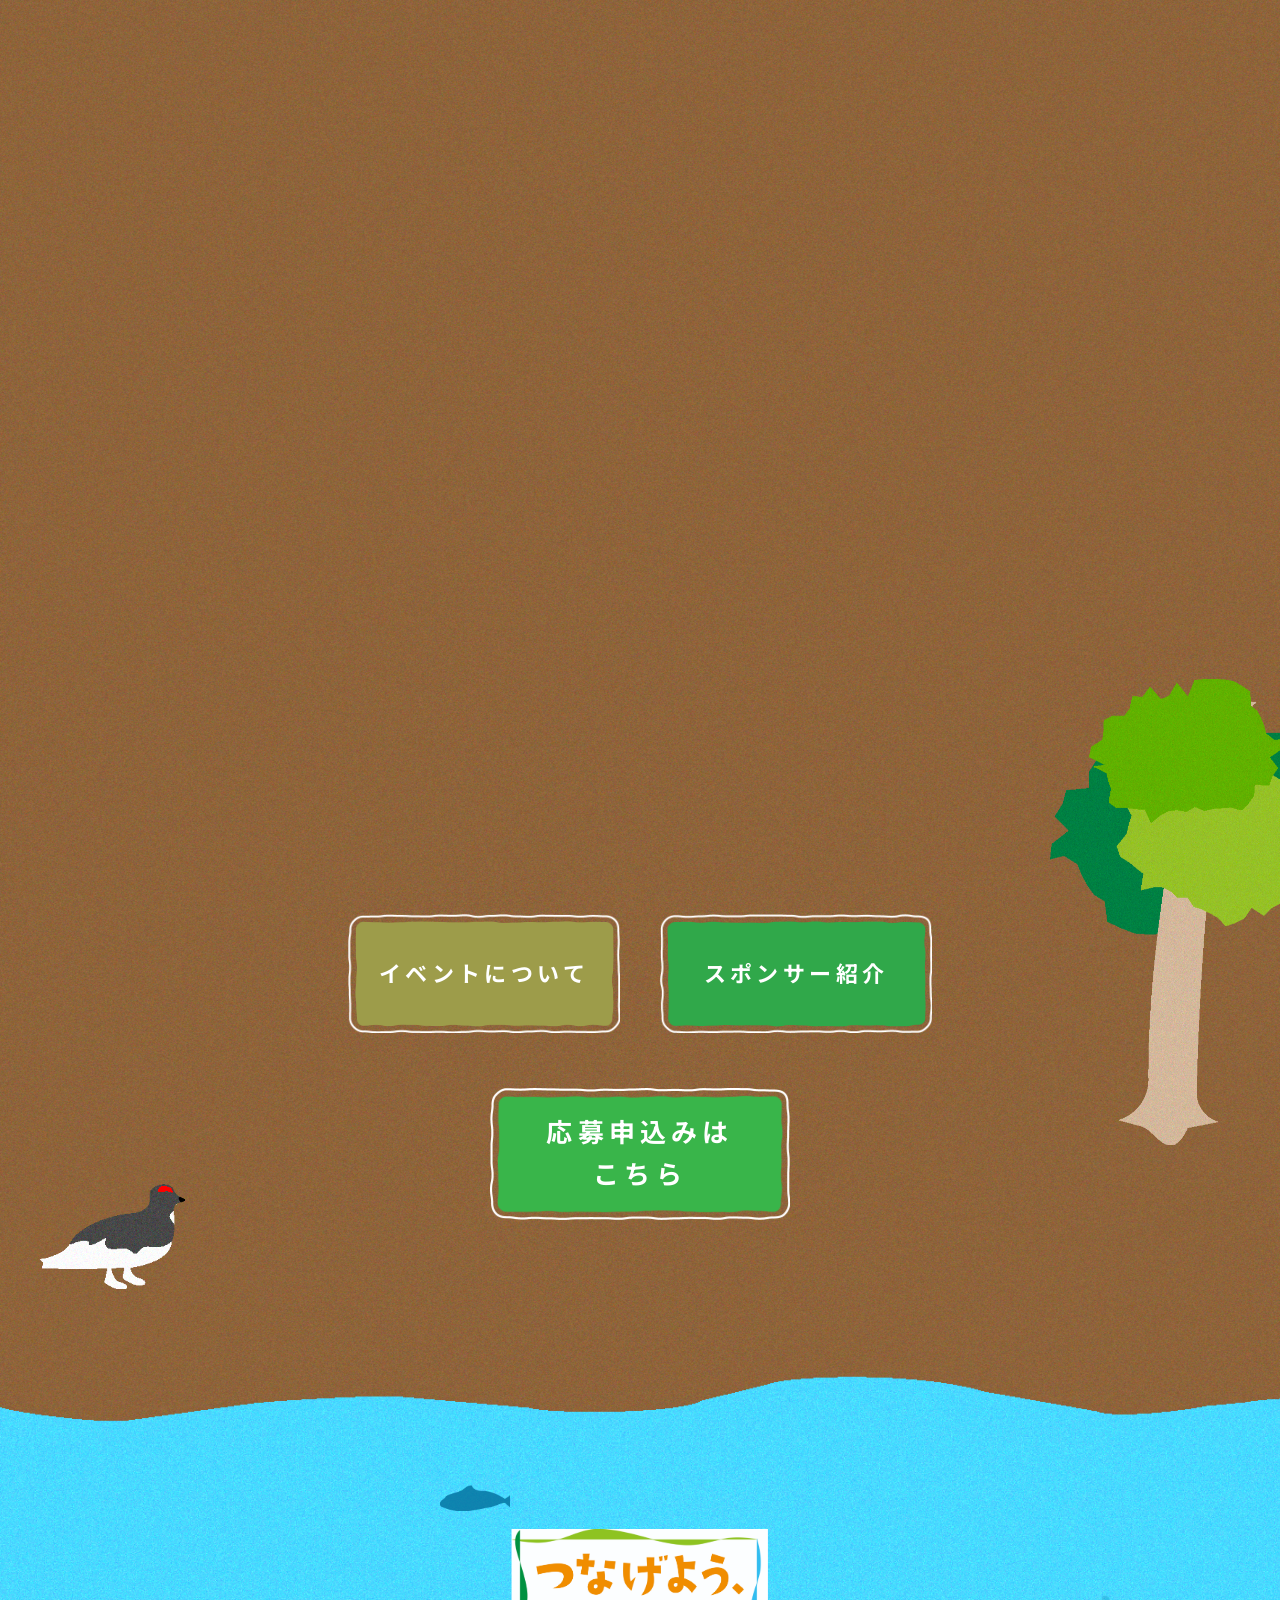
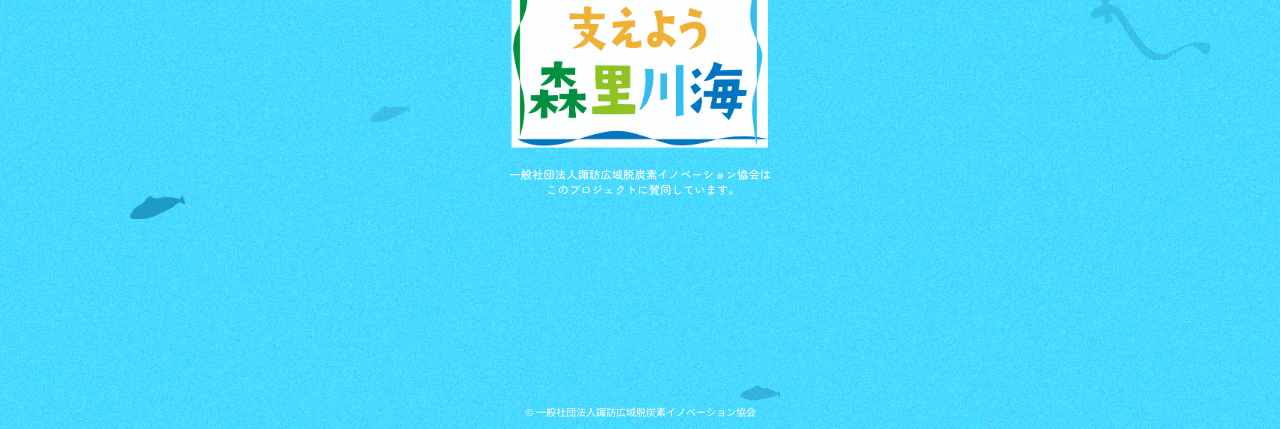
==== commit d15692e0: "Add files via upload" ====
--- a/event.html
+++ b/event.html
@@ -603,6 +603,27 @@
                   「流域循環共生圏」をテーマに、
                   これからの地域と水環境について学ぶフォーラムです。
                 </p>
+                <div class="download-wrap">
+                  <a href=" waterscoop.pdf" download class="download-btn">
+                    資料はこちら
+                    <svg
+                      width="20"
+                      height="20"
+                      viewBox="0 0 24 24"
+                      fill="none"
+                      stroke="currentColor"
+                      stroke-width="2"
+                      stroke-linecap="round"
+                      stroke-linejoin="round"
+                      aria-hidden="true"
+                    >
+                      <path d="M12 3v12"></path>
+                      <path d="m7 10 5 5 5-5"></path>
+                      <path d="M5 21h14"></path>
+                    </svg>
+                  </a>
+                </div>
+               
               </section>
             </div>
           </div>
--- a/css/event-style.css
+++ b/css/event-style.css
@@ -17,6 +17,9 @@
   margin-bottom: 150px;
 }
 
+.event-top__subtitle{
+  font-size: 21px;
+}
 
 /* ==================================================
 SPONSOR
@@ -945,7 +948,7 @@
 
 @media (max-width: 768px) {
   .event_title {
-    font-size: 2px;
+    font-size: 18px;
     font-weight: 700;
     letter-spacing: 3px;
   }
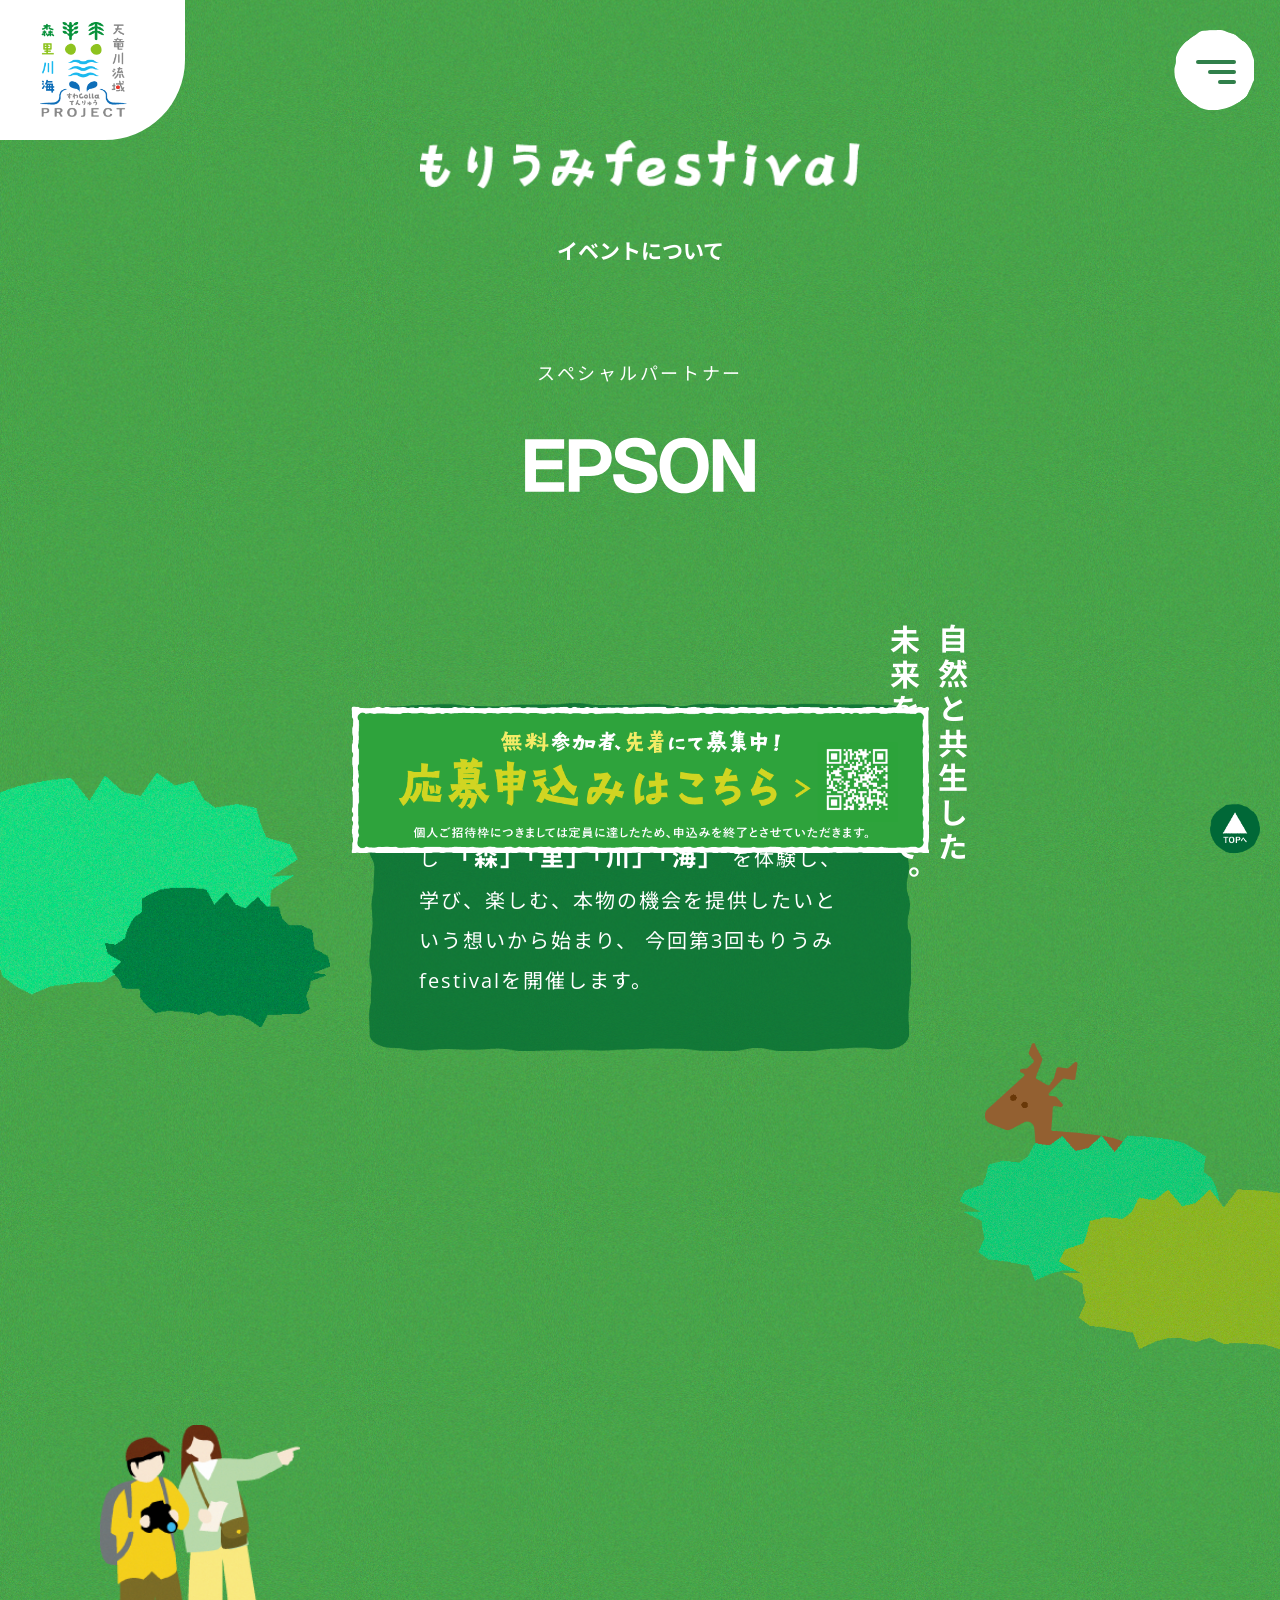
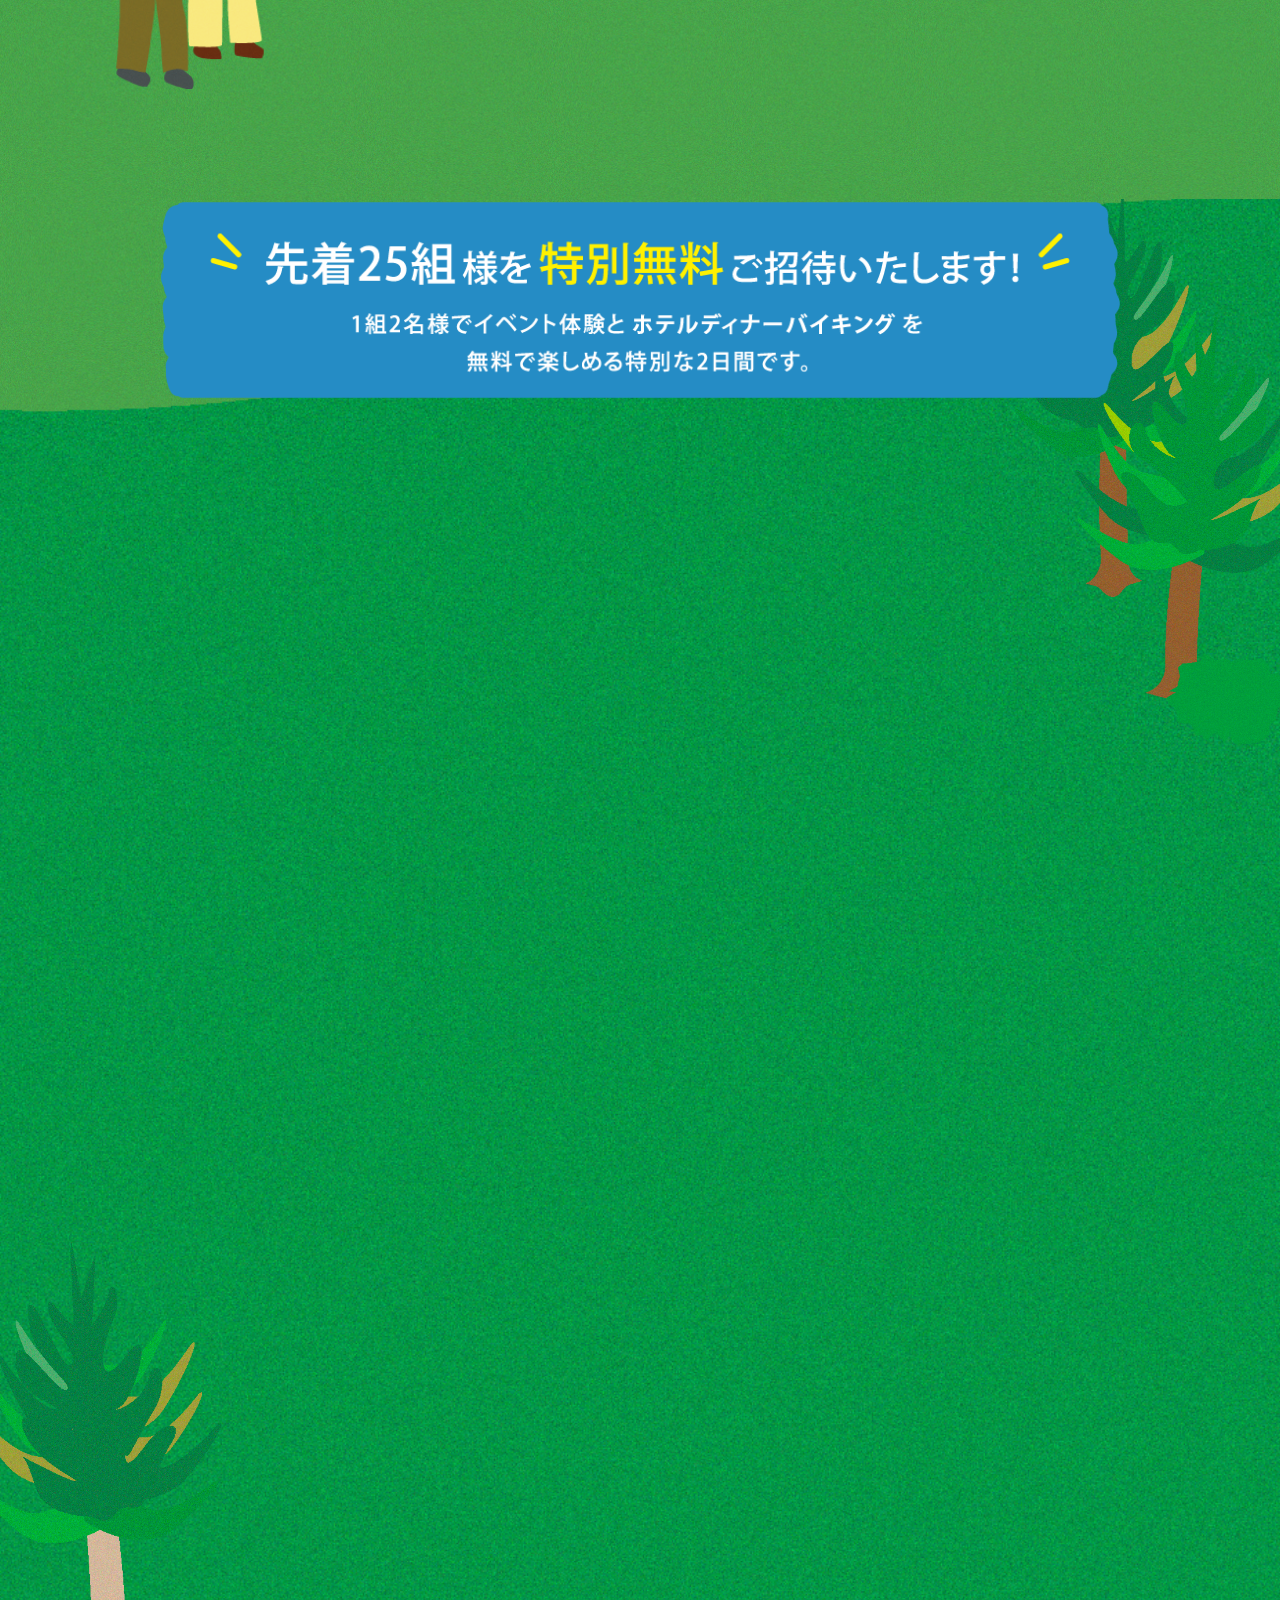
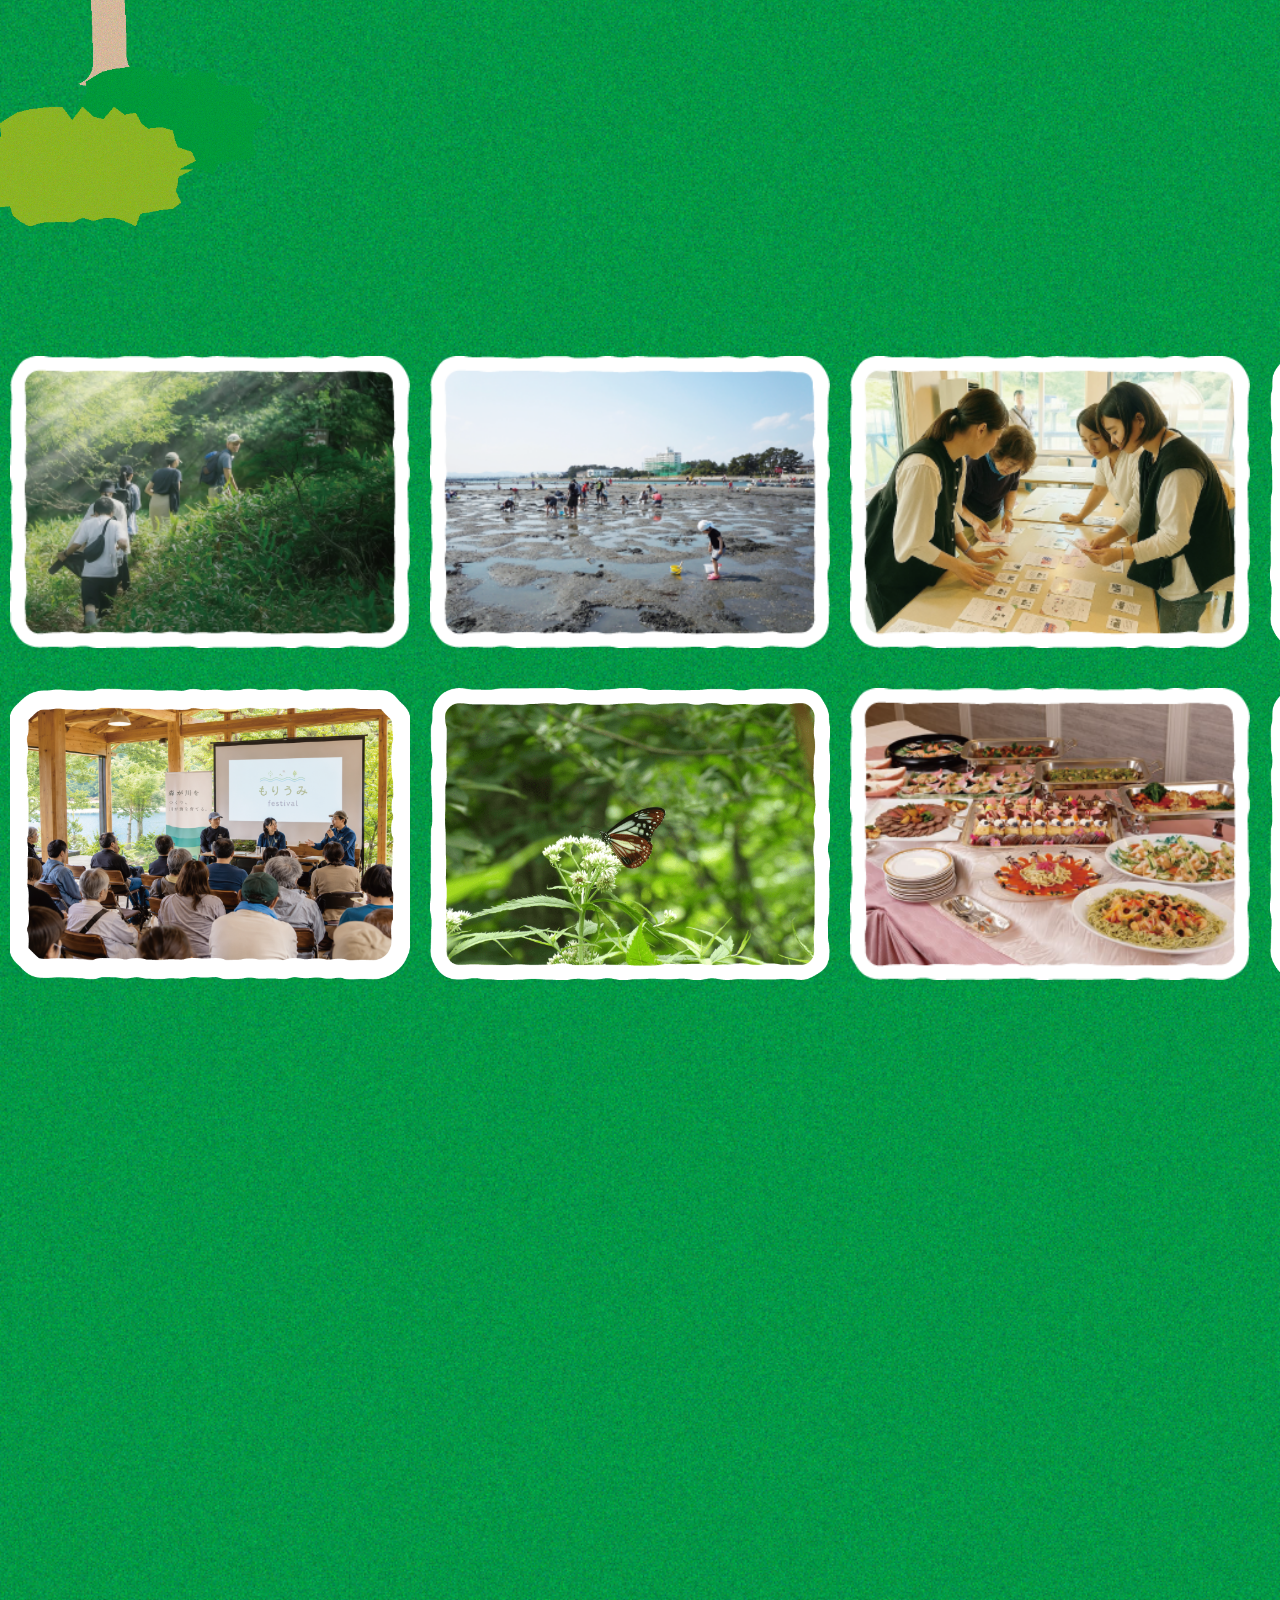
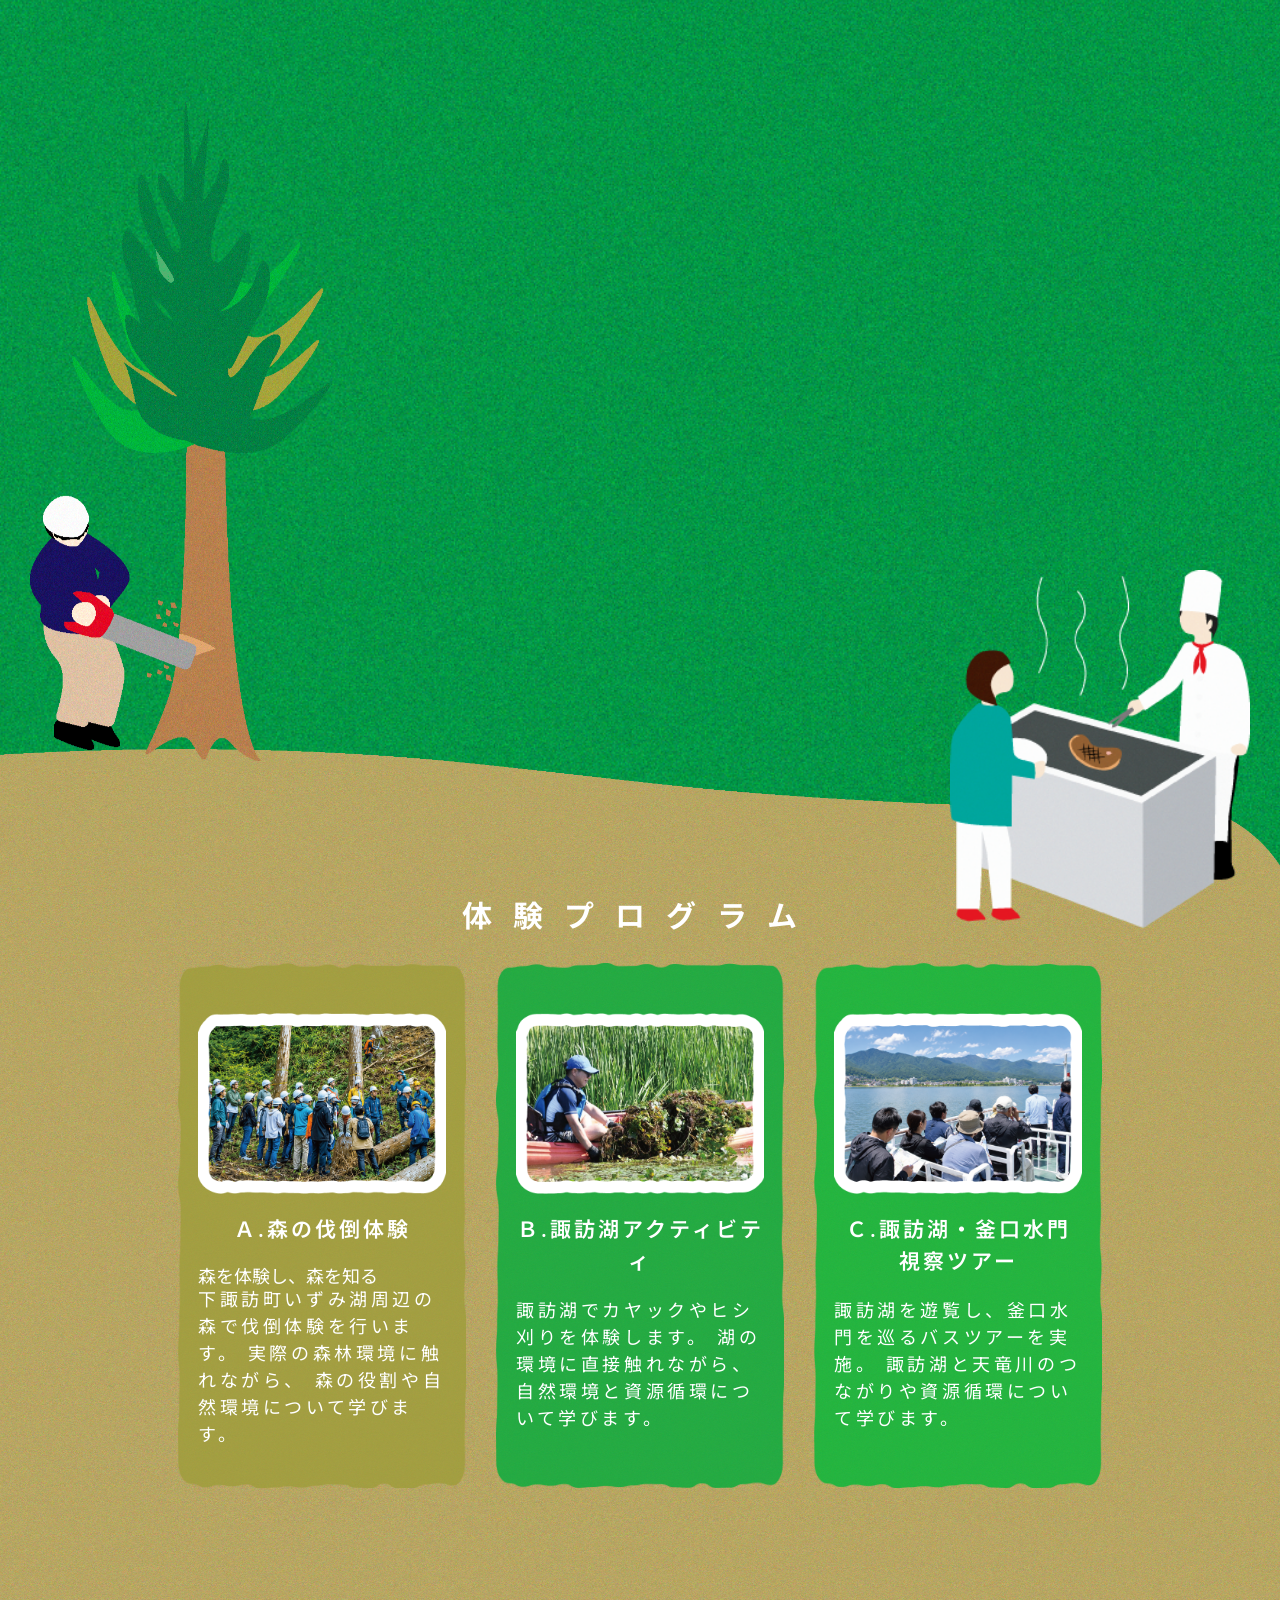
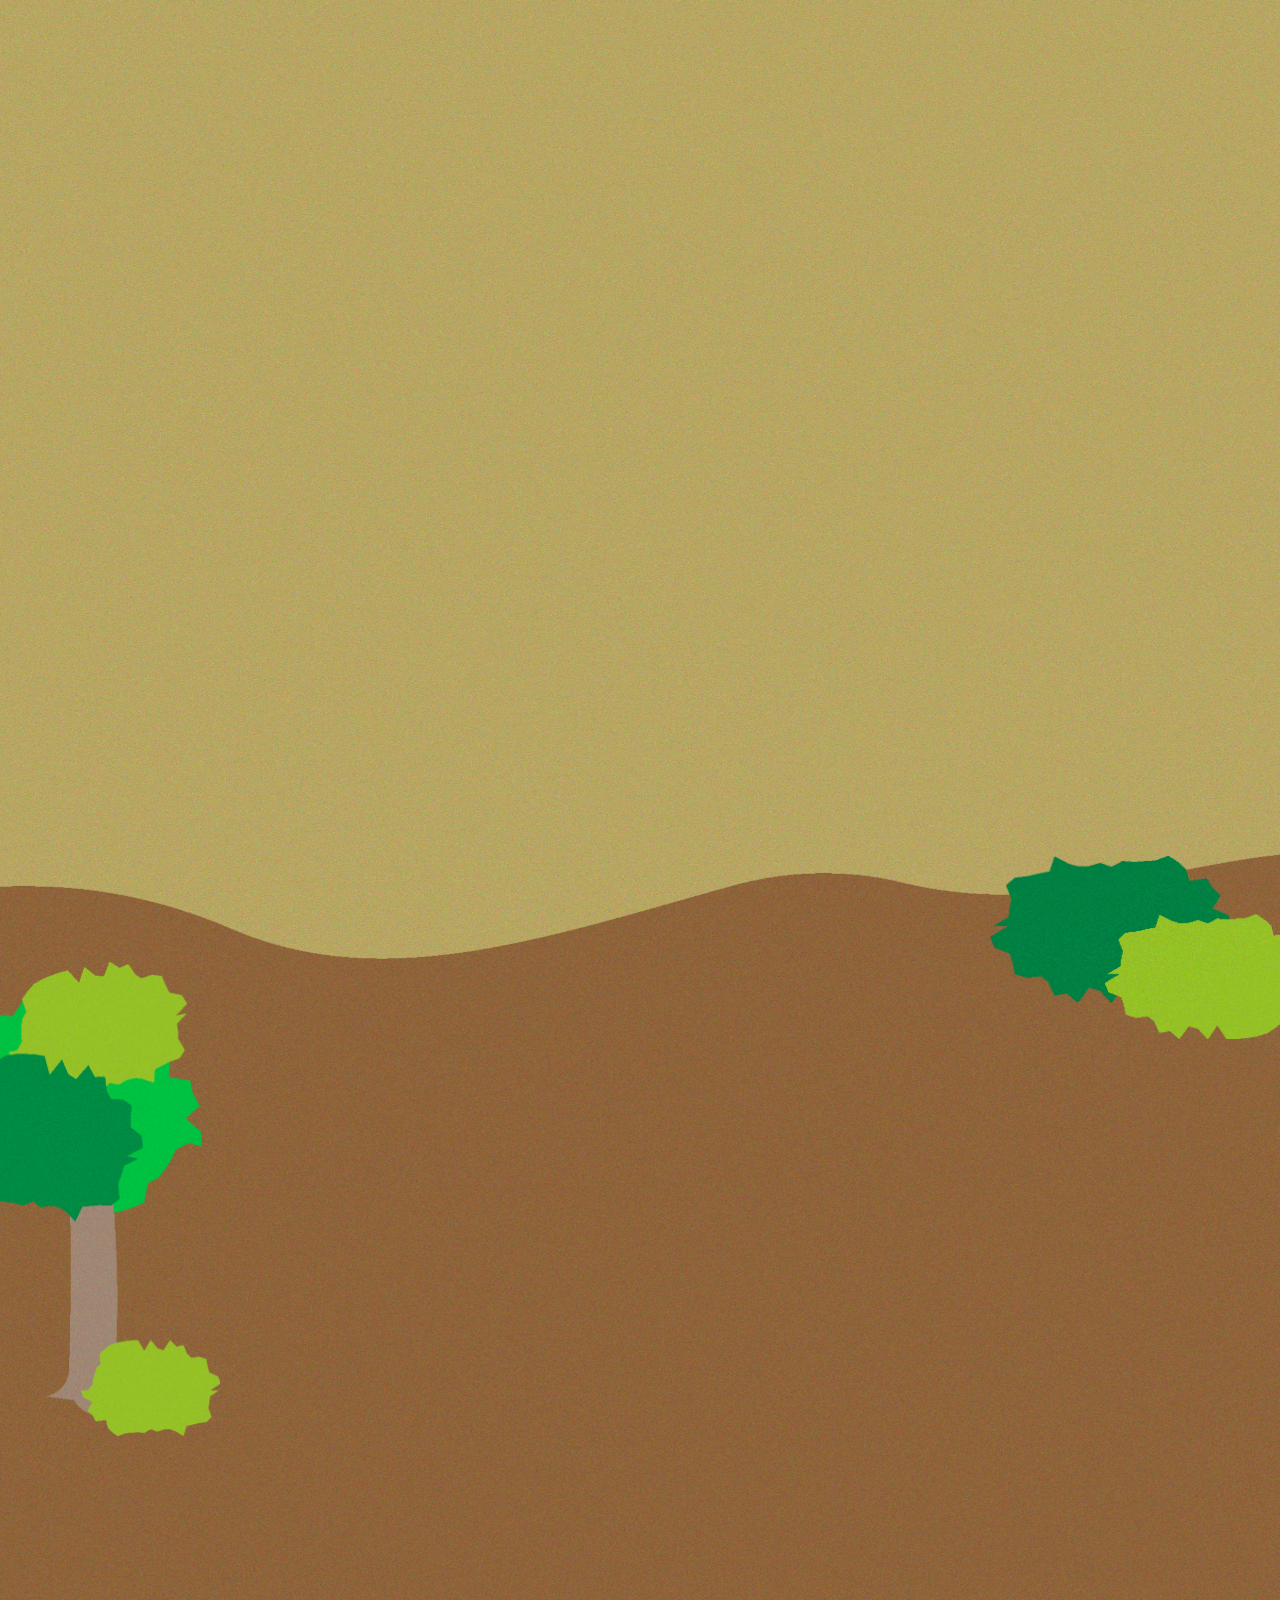
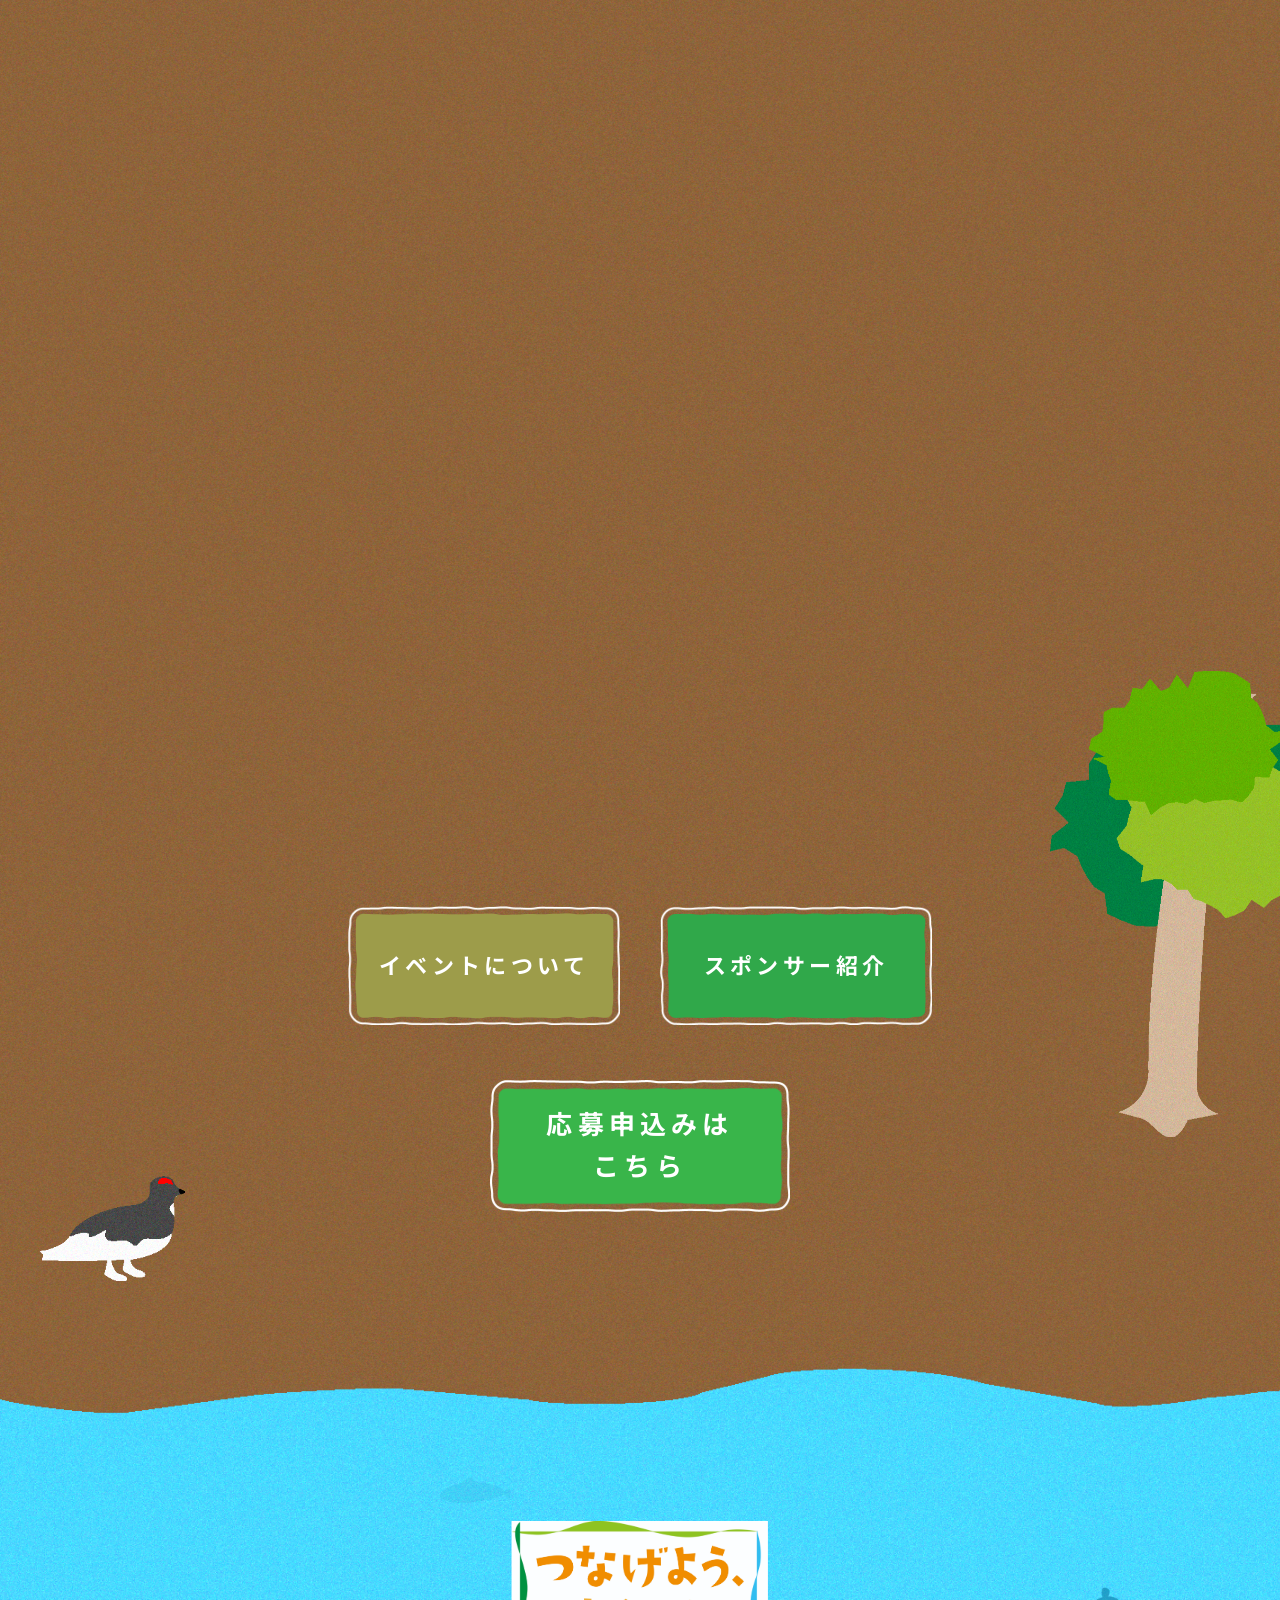
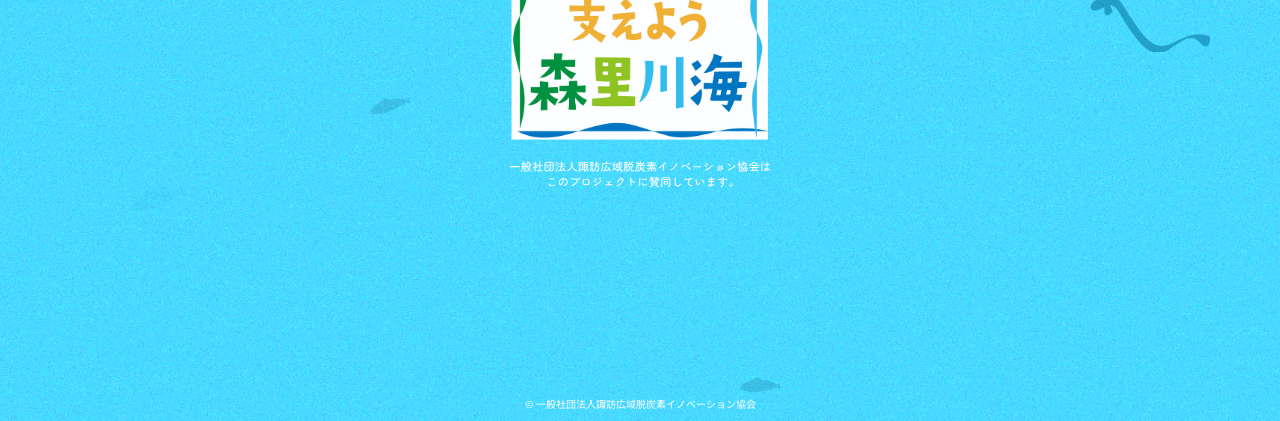
==== commit 62f96eca: "Add files via upload" ====
--- a/event.html
+++ b/event.html
@@ -604,7 +604,7 @@
                   これからの地域と水環境について学ぶフォーラムです。
                 </p>
                 <div class="download-wrap">
-                  <a href=" waterscoop.pdf" download class="download-btn">
+                  <a href="pdf/waterscoop.pdf" download class="download-btn">
                     資料はこちら
                     <svg
                       width="20"
--- a/css/event-style.css
+++ b/css/event-style.css
@@ -32,6 +32,18 @@
   margin: 0 auto;
 }
 
+.download-wrap {
+  display: flex;
+  justify-content: flex-end;
+}
+
+.download-btn {
+  display: inline-flex;
+  align-items: center;
+  gap: 8px;
+  padding: 16px 0;
+  text-decoration: none;
+}
 
 /* ==================================================
 PURPOSE
@@ -440,7 +452,7 @@
 .course__contents--img {
   width: 100%;
   display: block;
-  margin: 30px auto 20px;
+  margin: 10px auto 20px;
 }
 
 .course__contents--title {
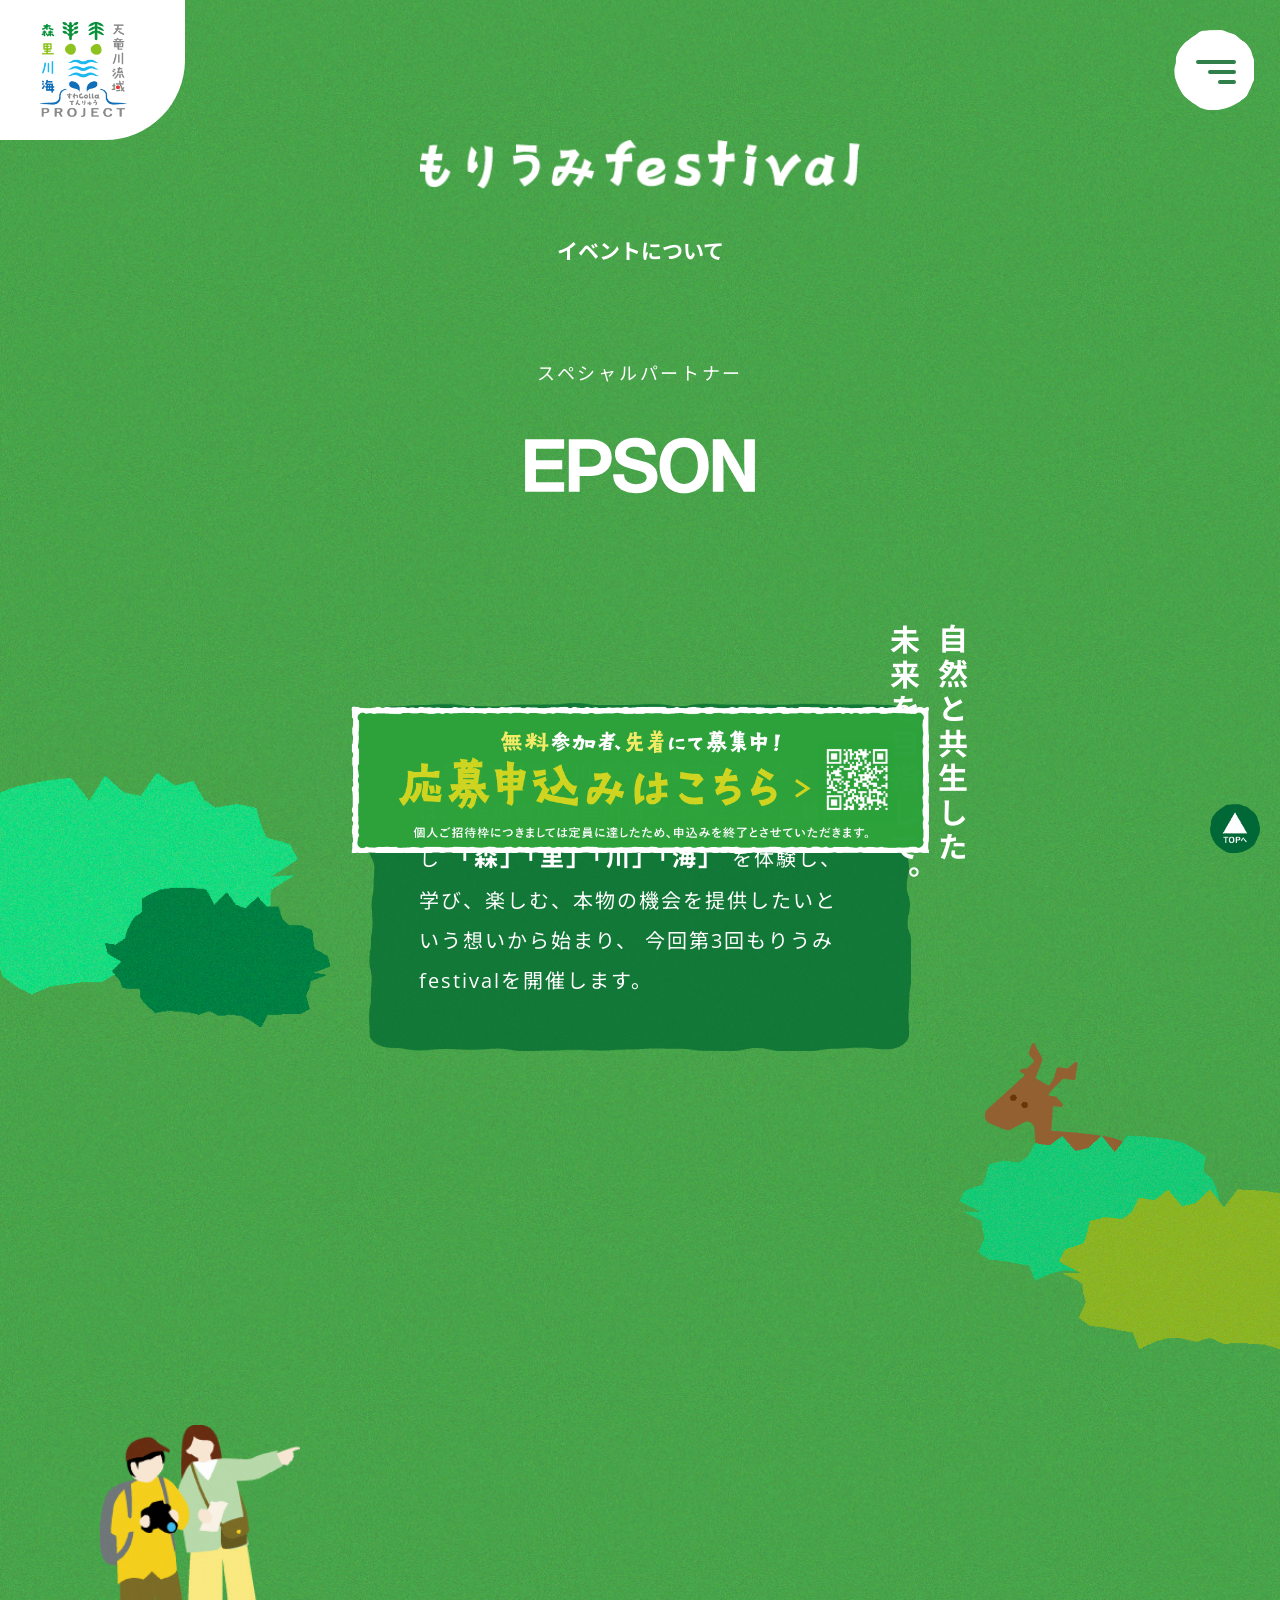
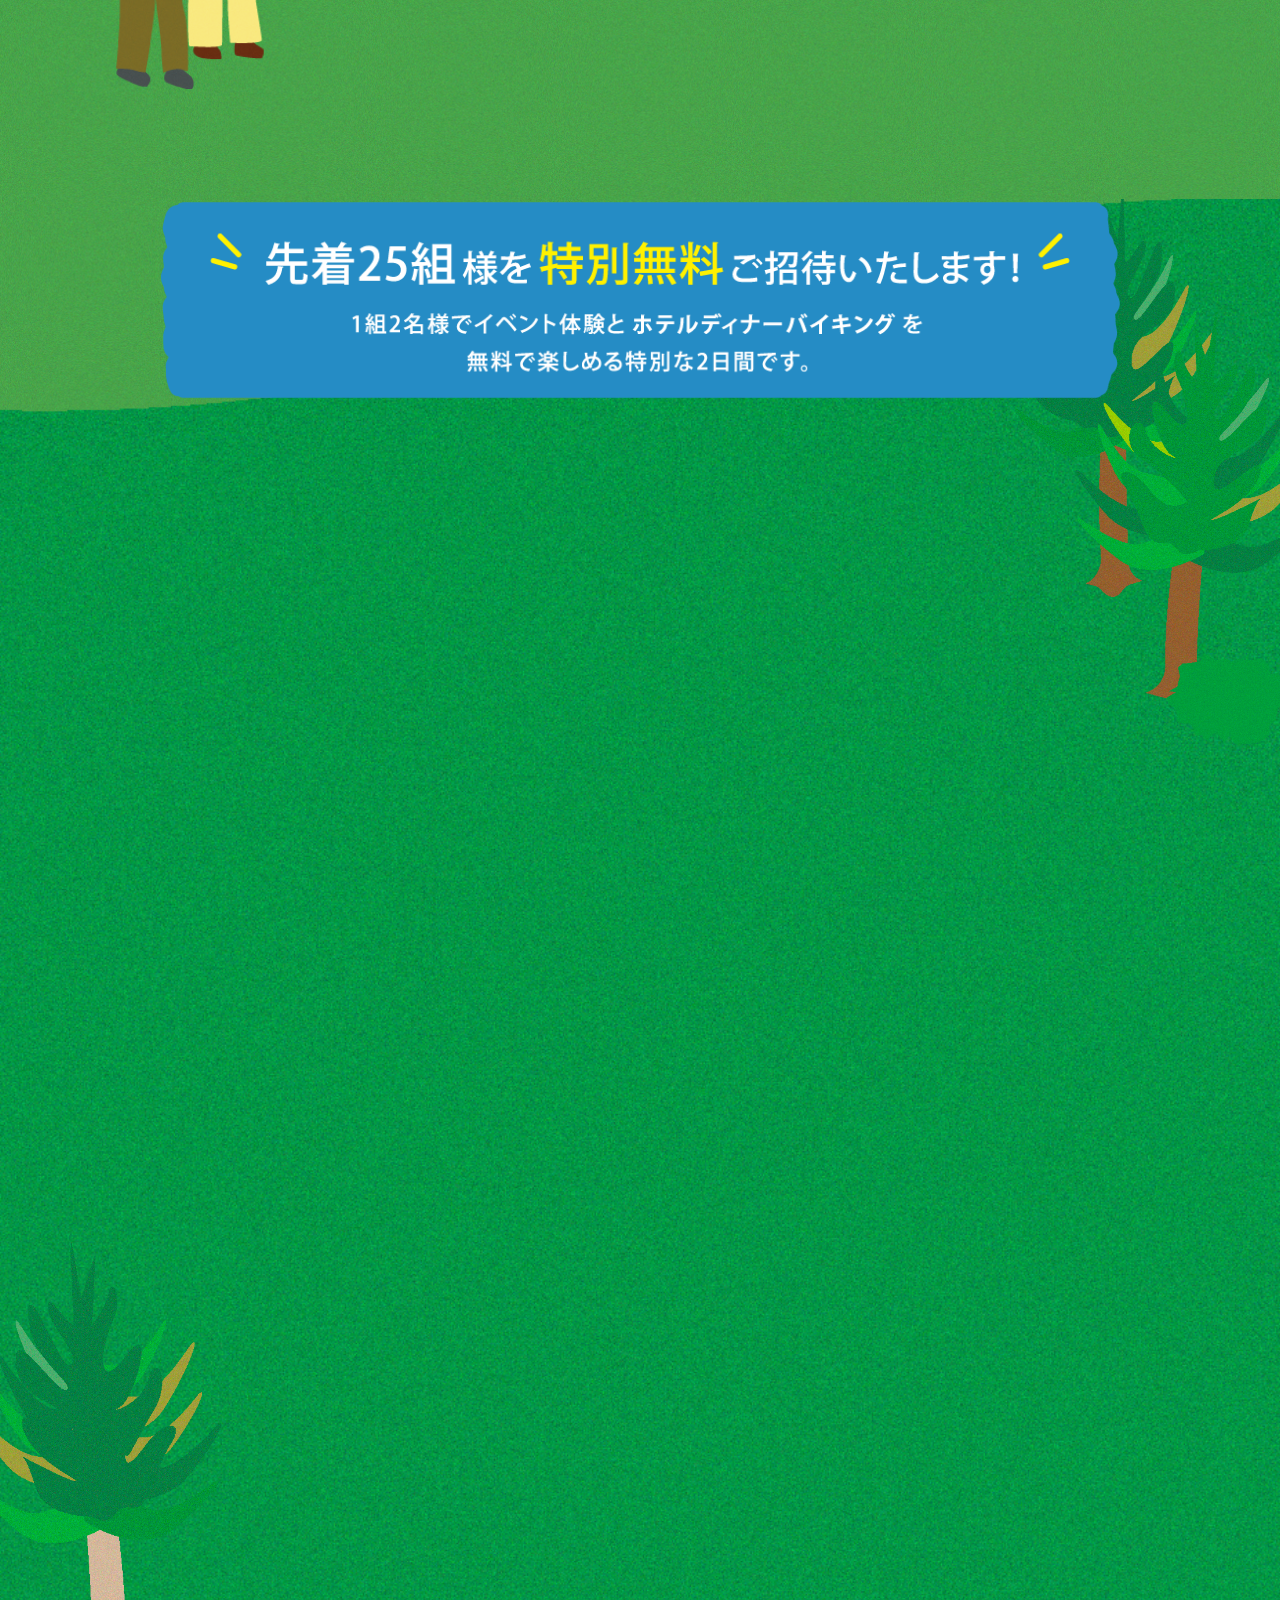
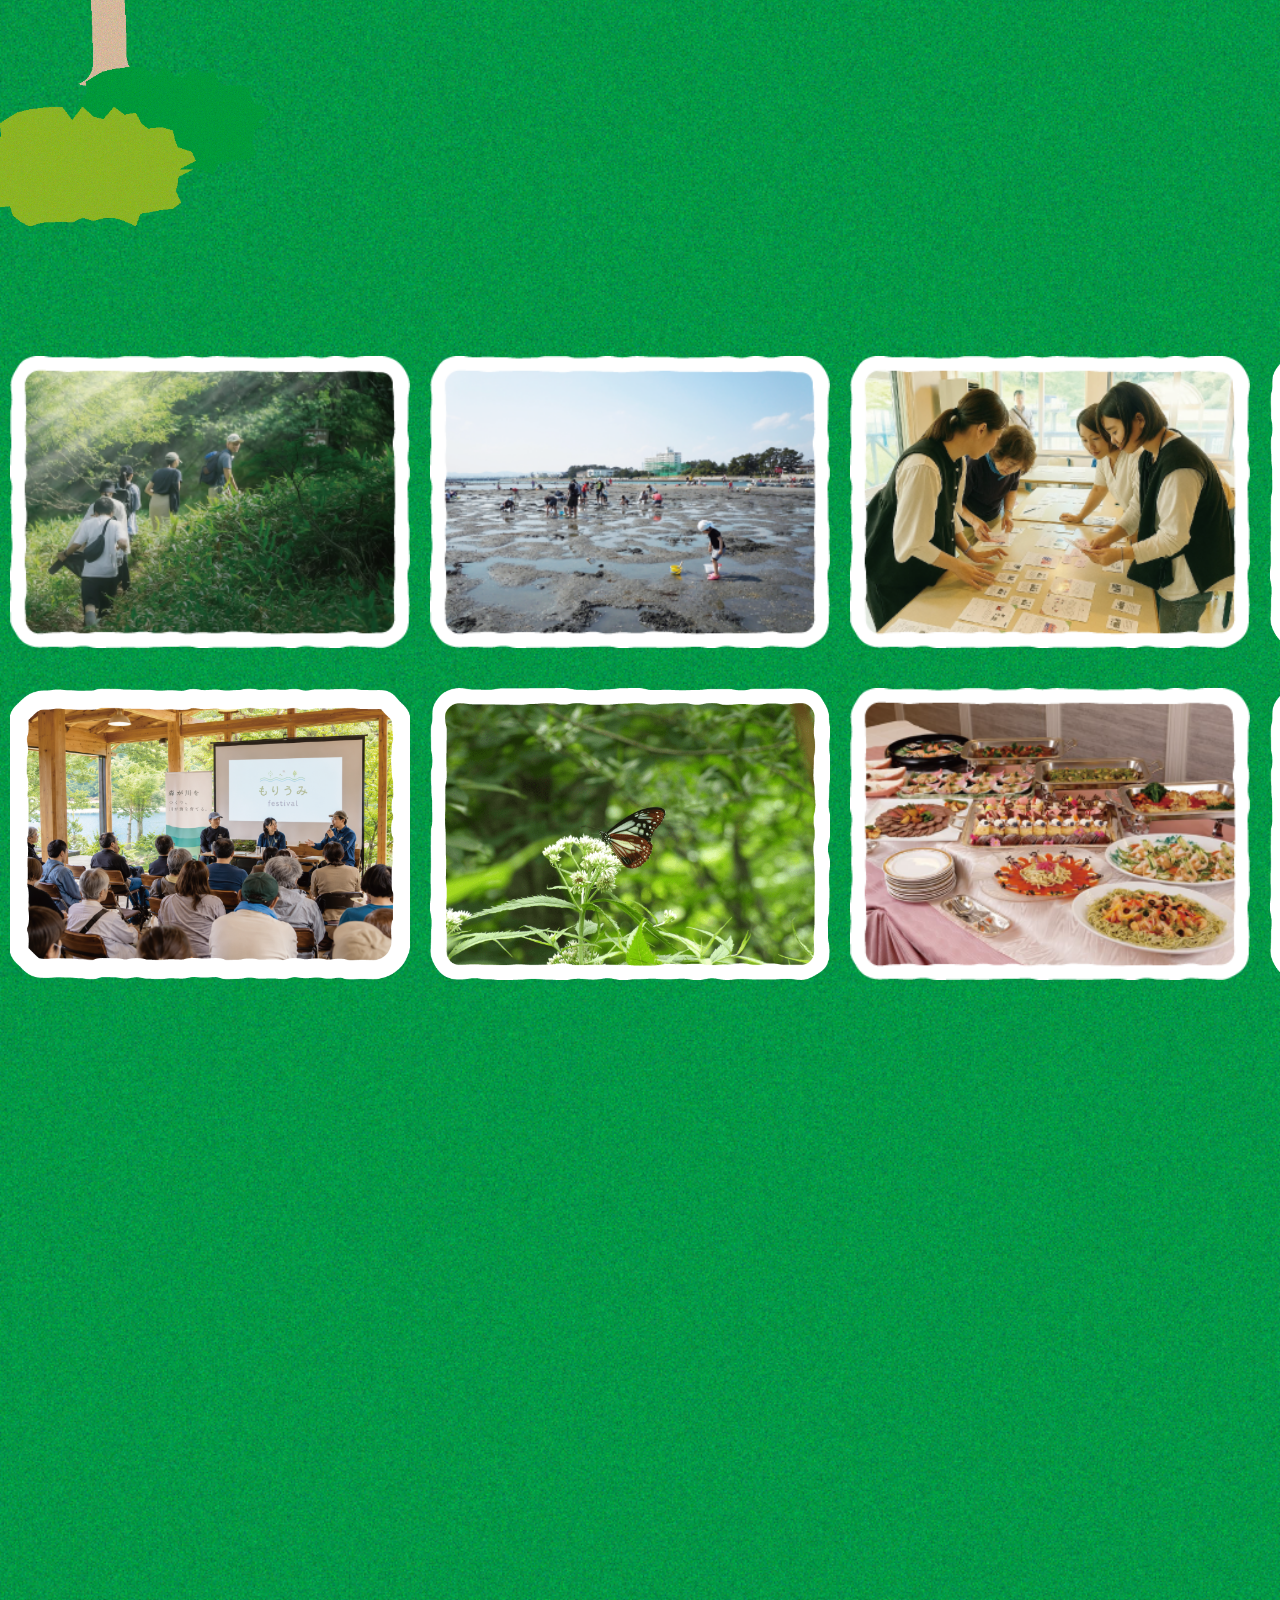
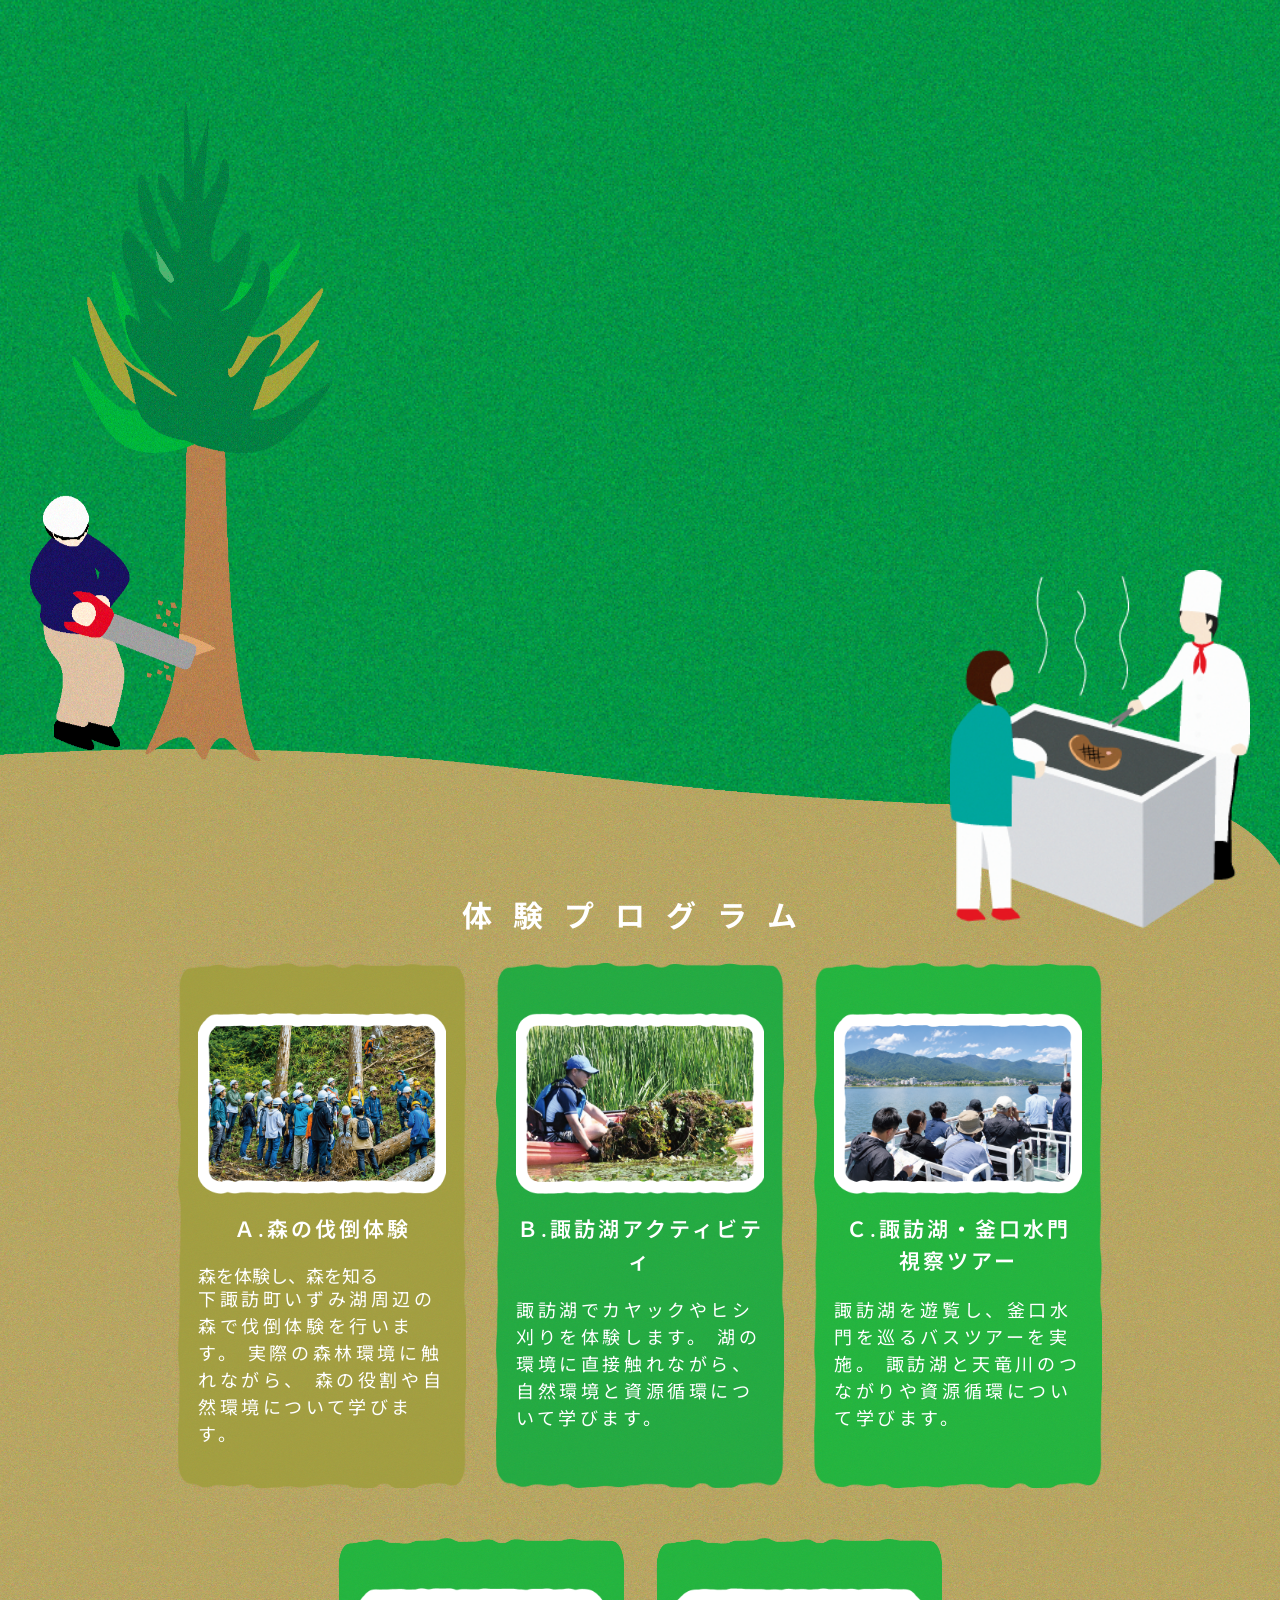
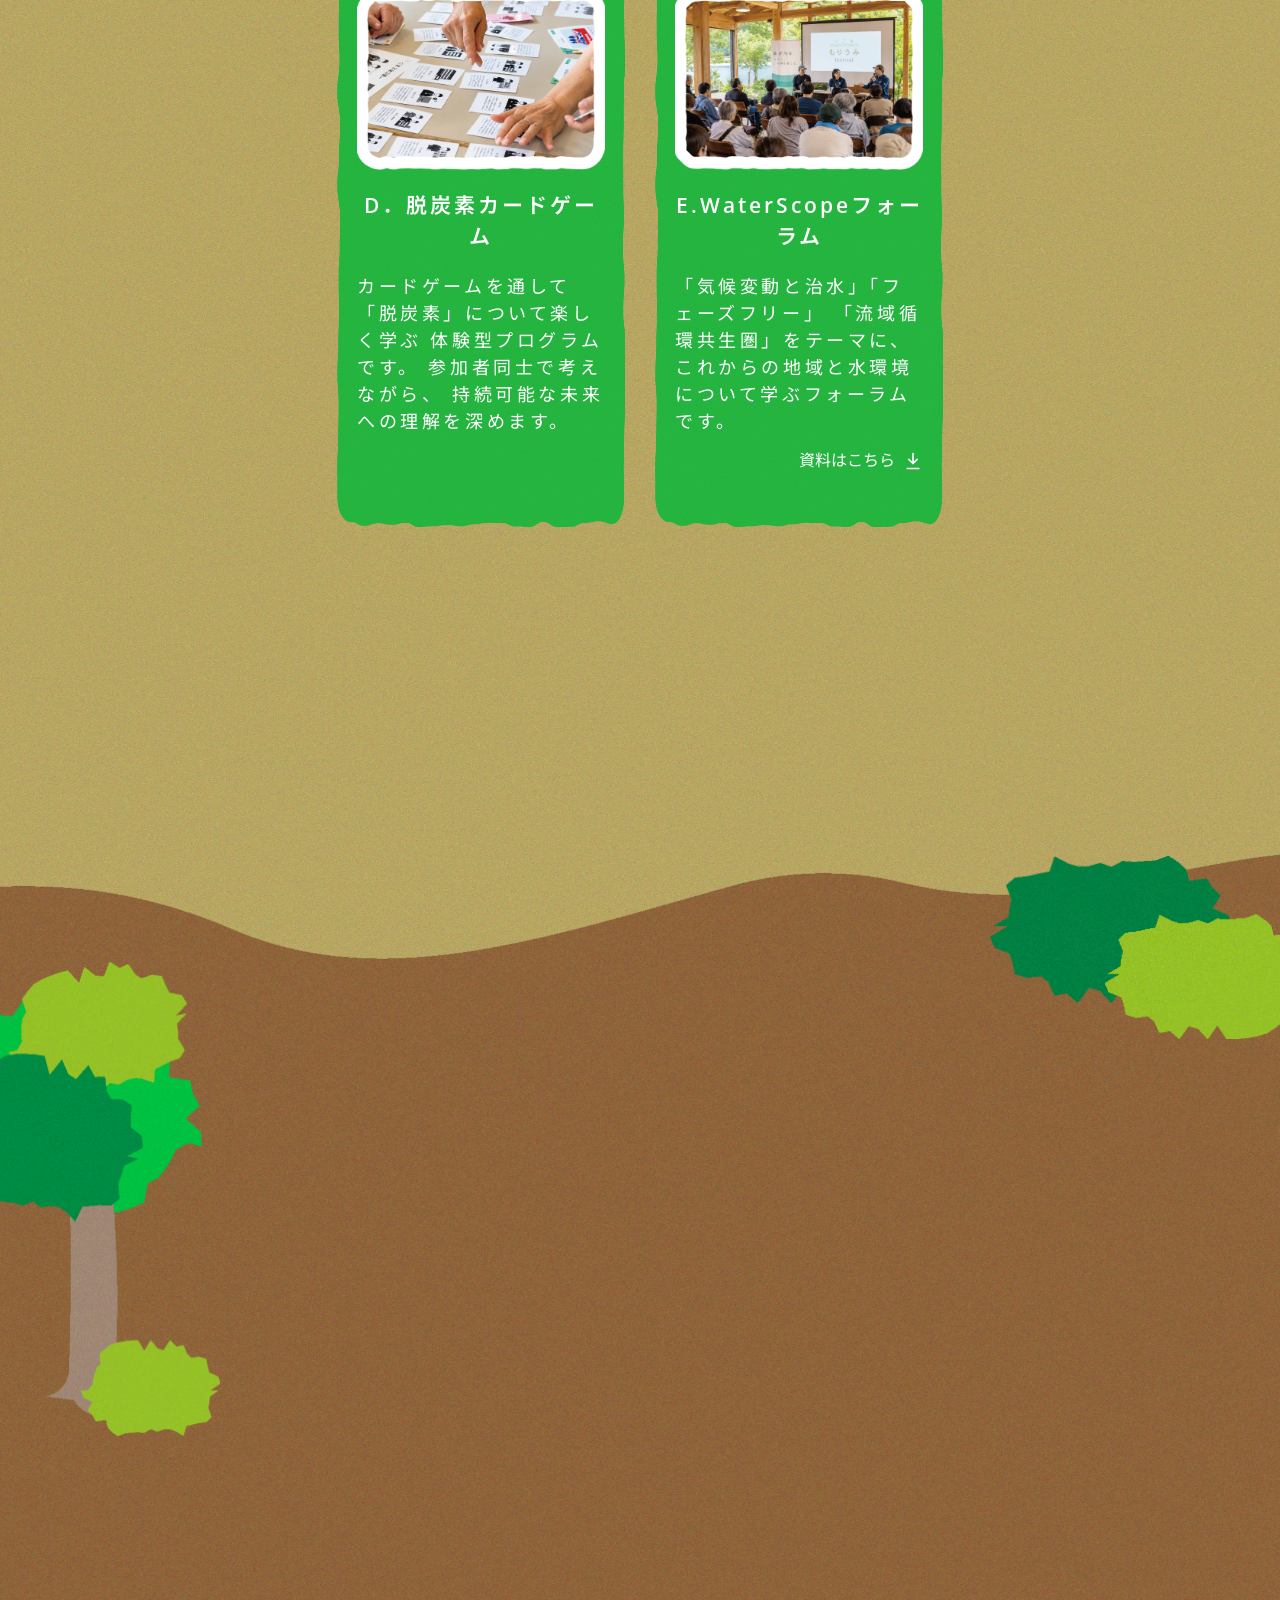
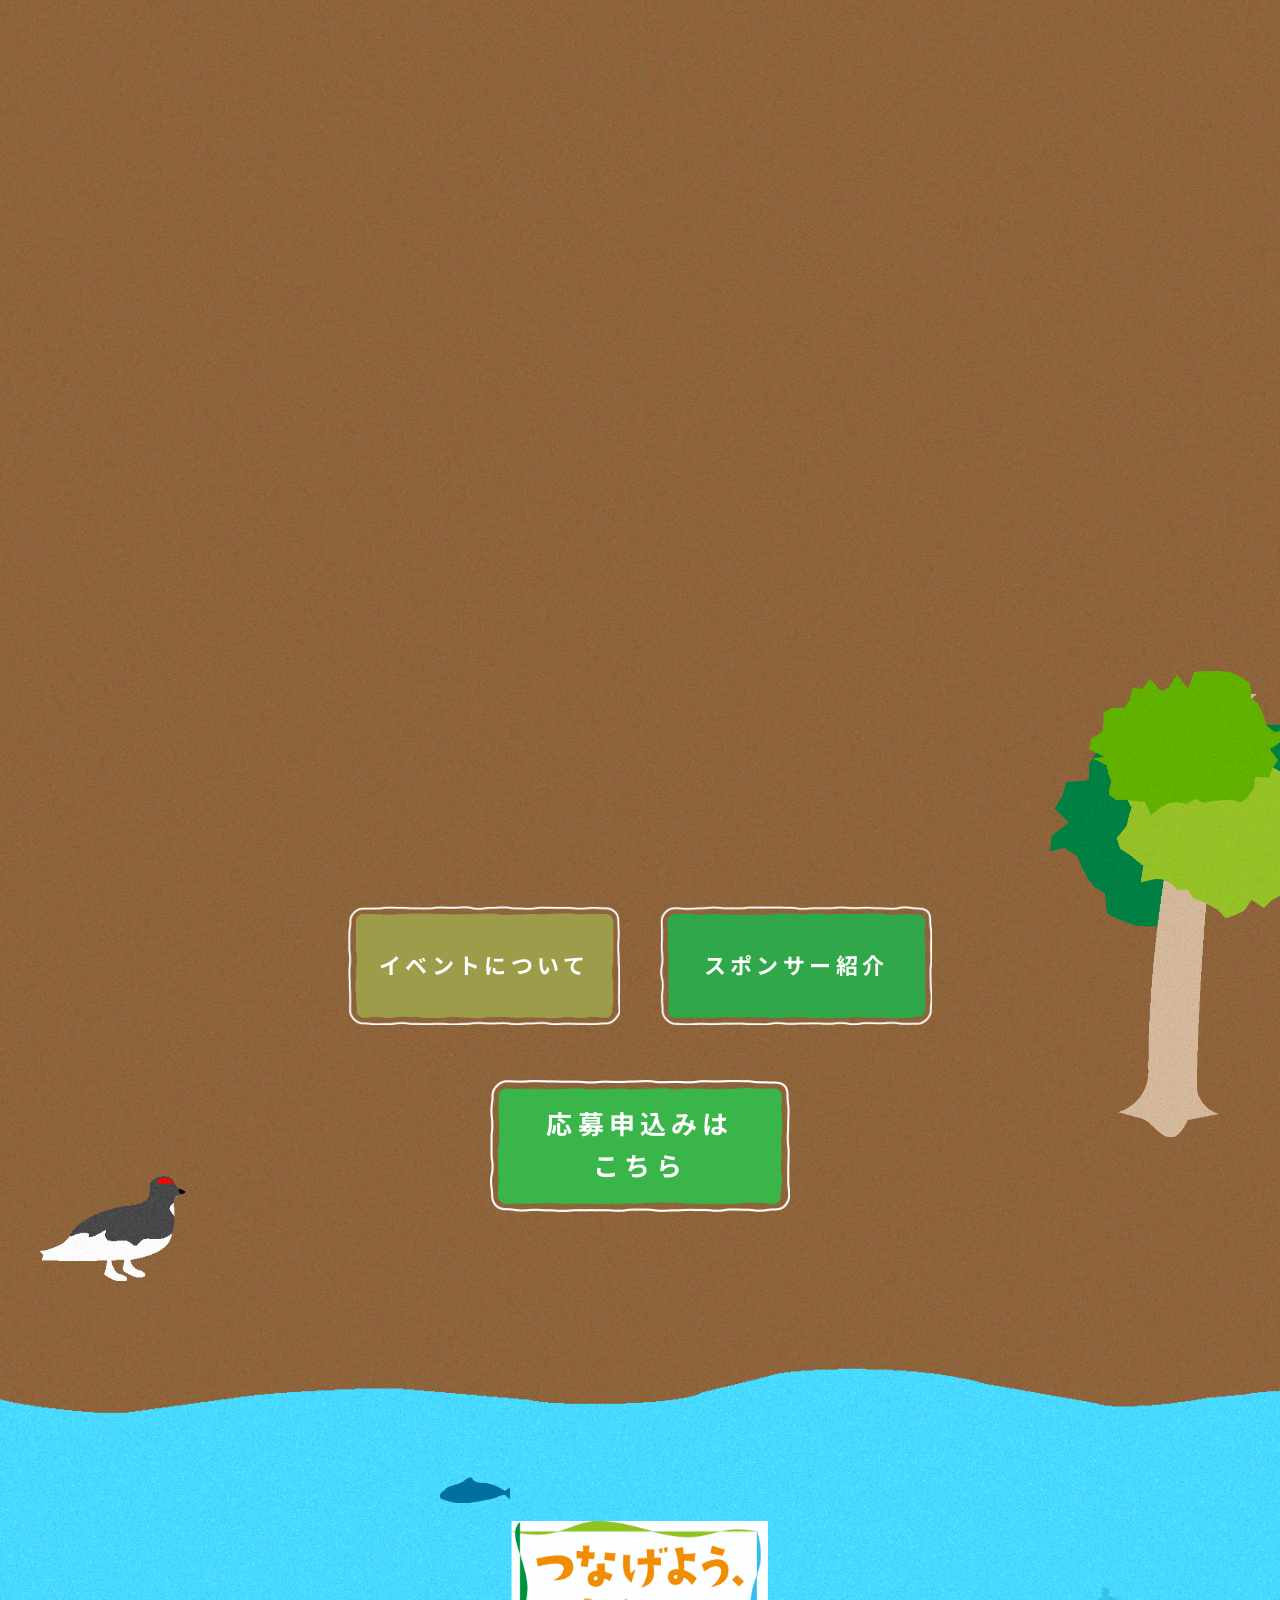
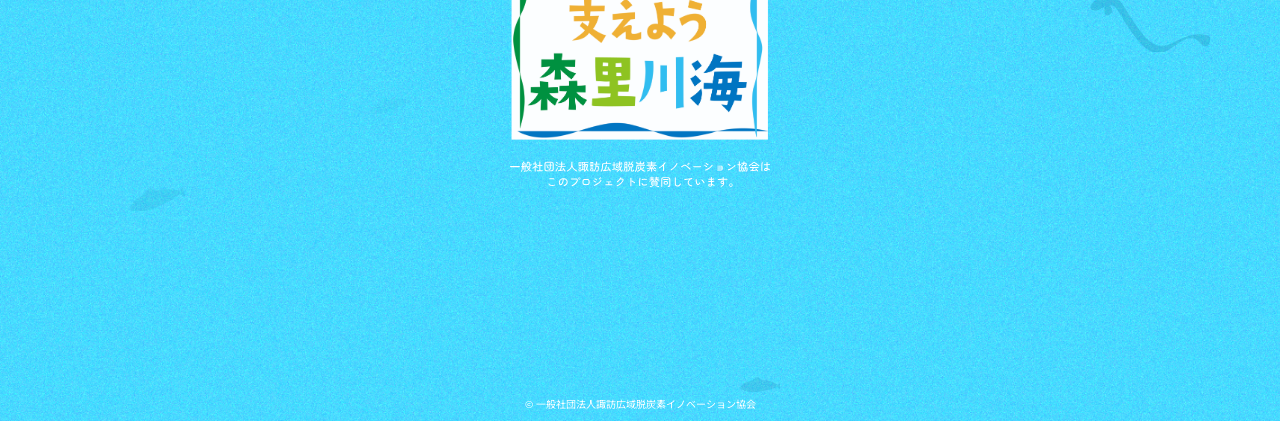
==== commit c639f2cf: "2106" ====
--- a/event.html
+++ b/event.html
@@ -604,7 +604,7 @@
                   これからの地域と水環境について学ぶフォーラムです。
                 </p>
                 <div class="download-wrap">
-                  <a href="pdf/waterscoop.pdf" download class="download-btn">
+                  <a href="./pdf/waterscoop.pdf" download class="download-btn">
                     資料はこちら
                     <svg
                       width="20"
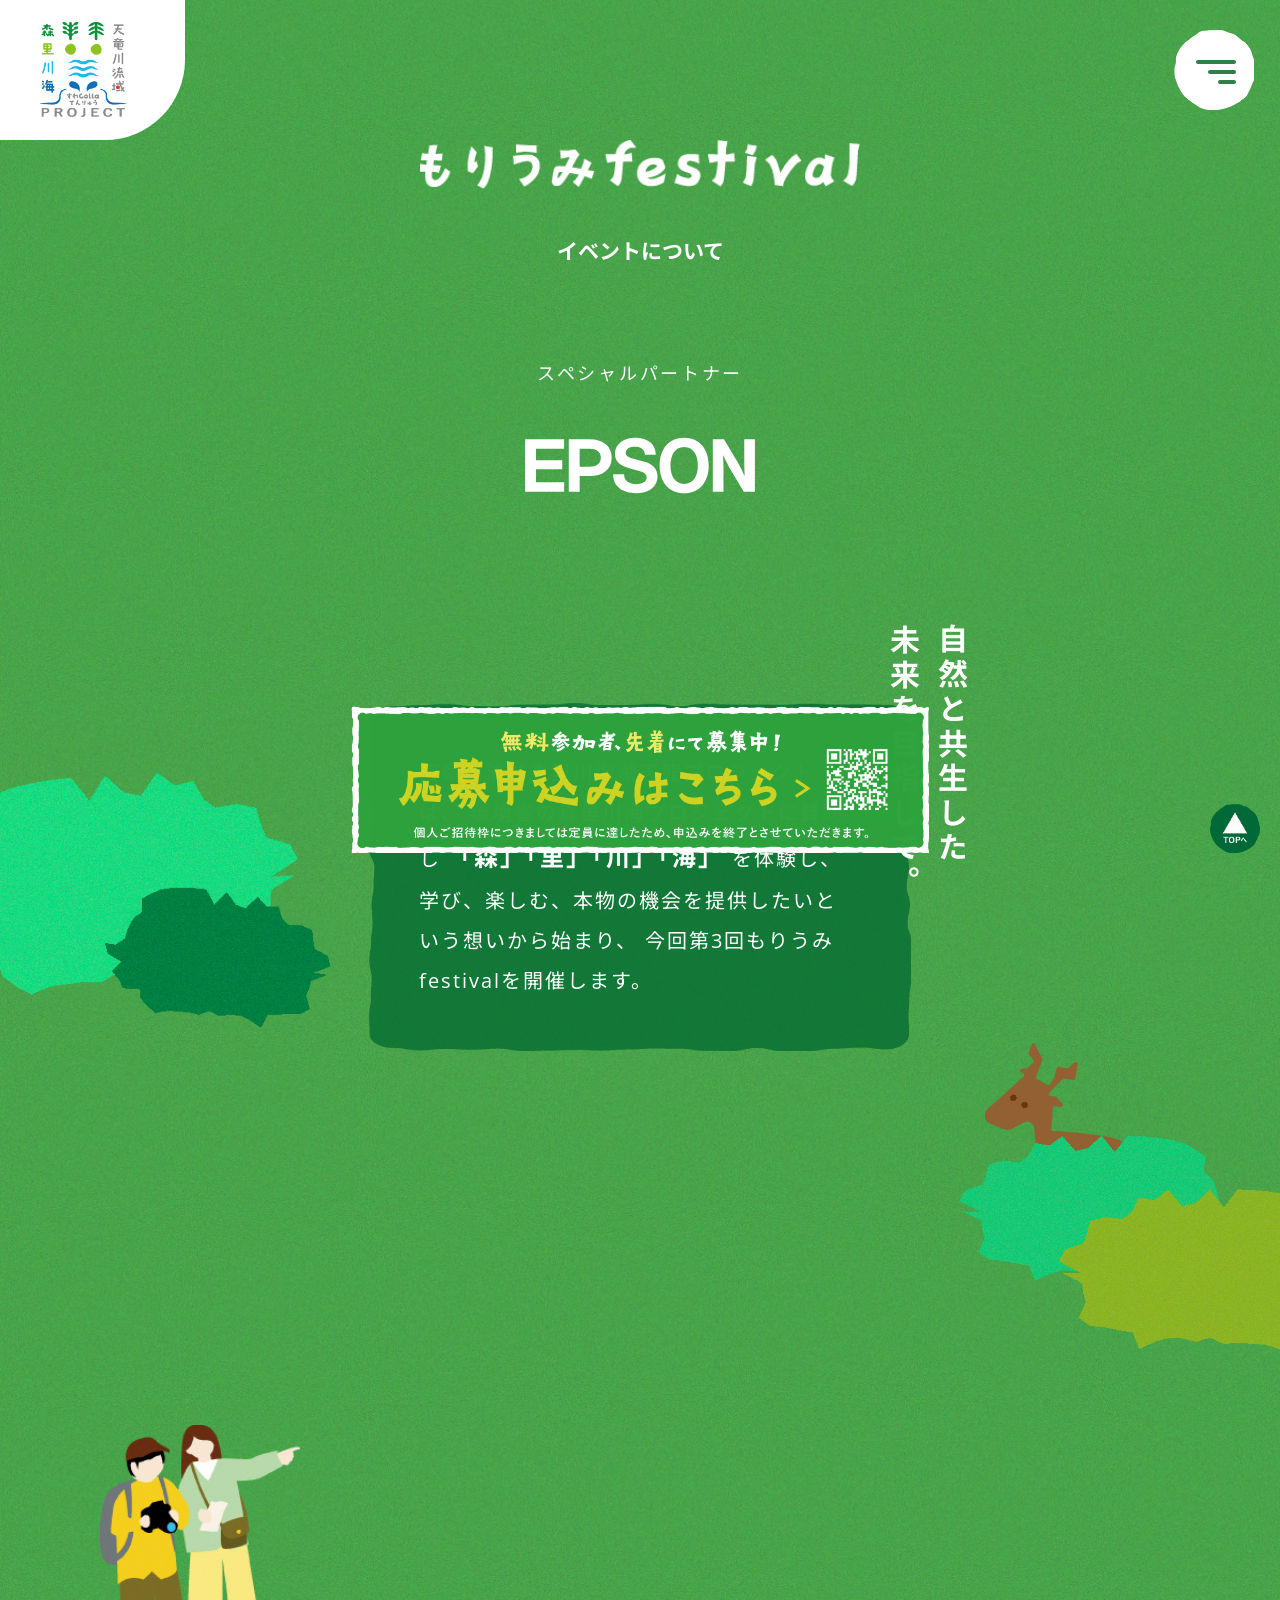
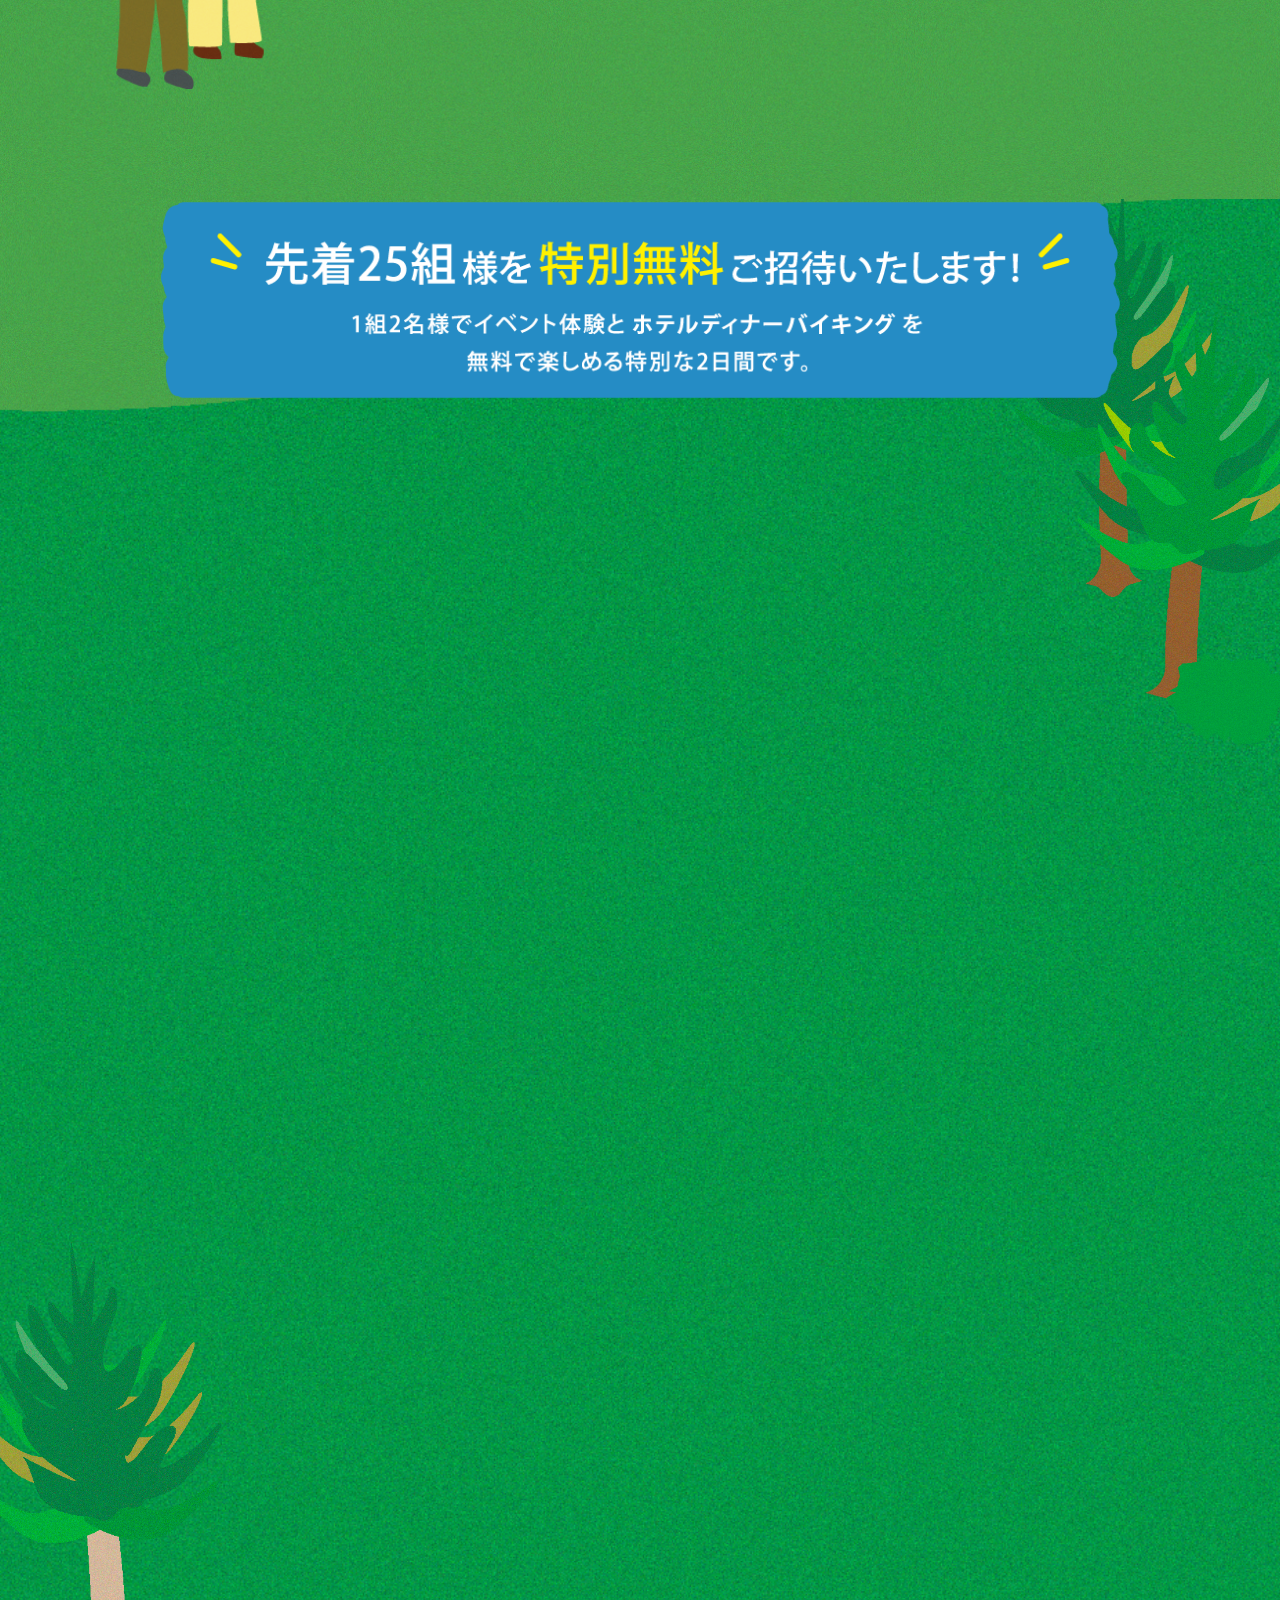
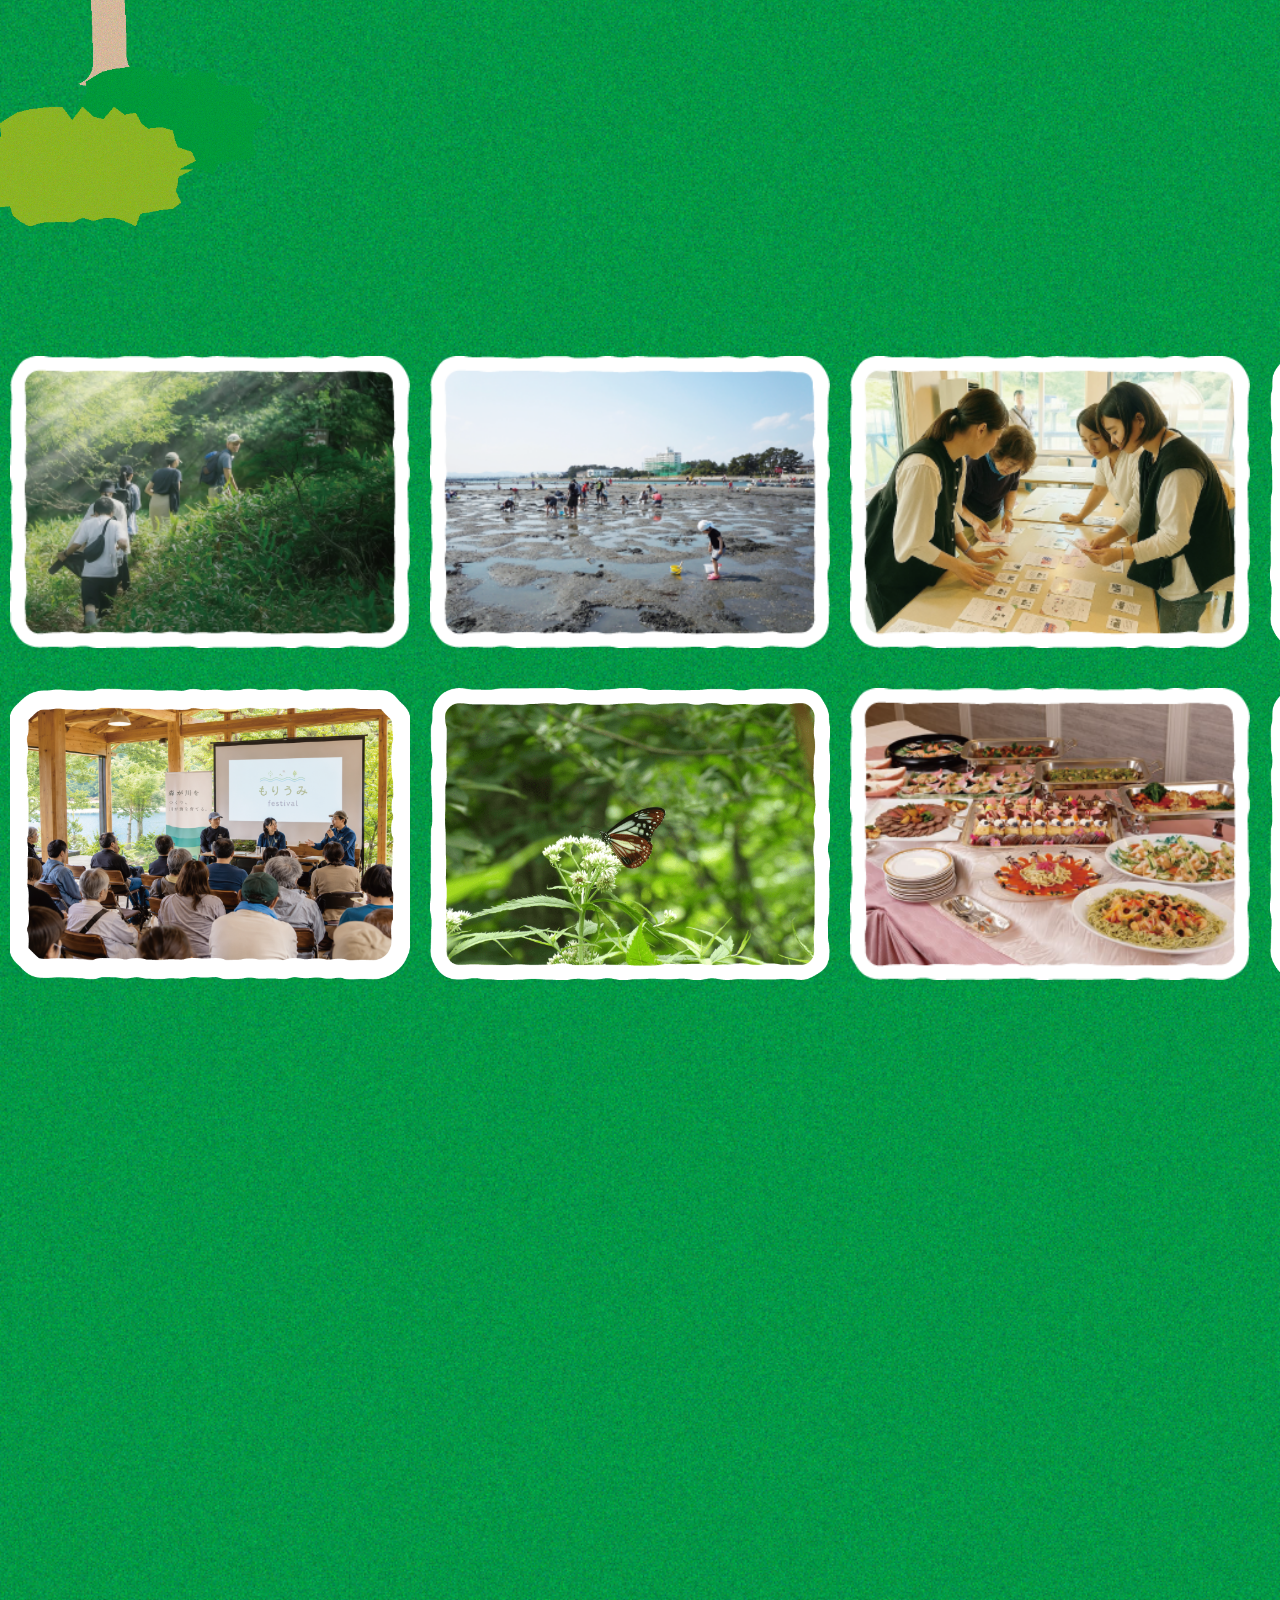
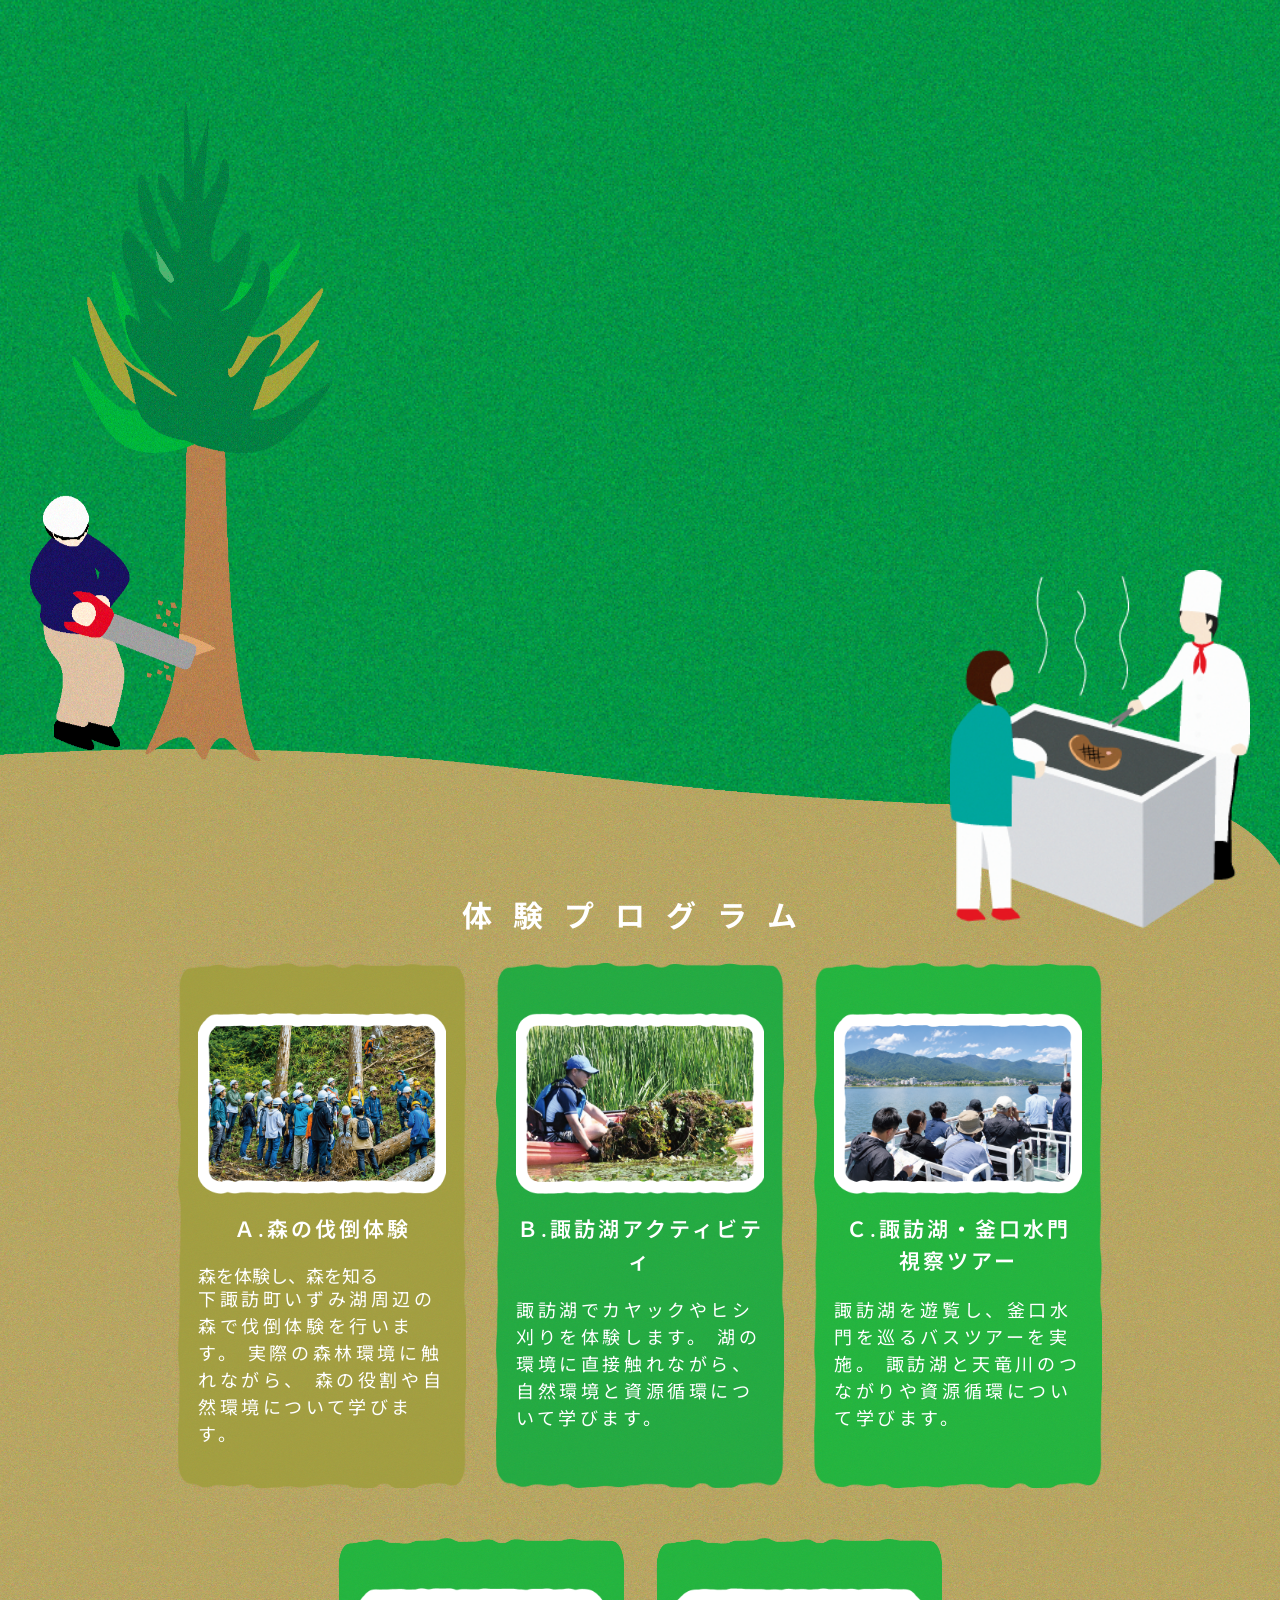
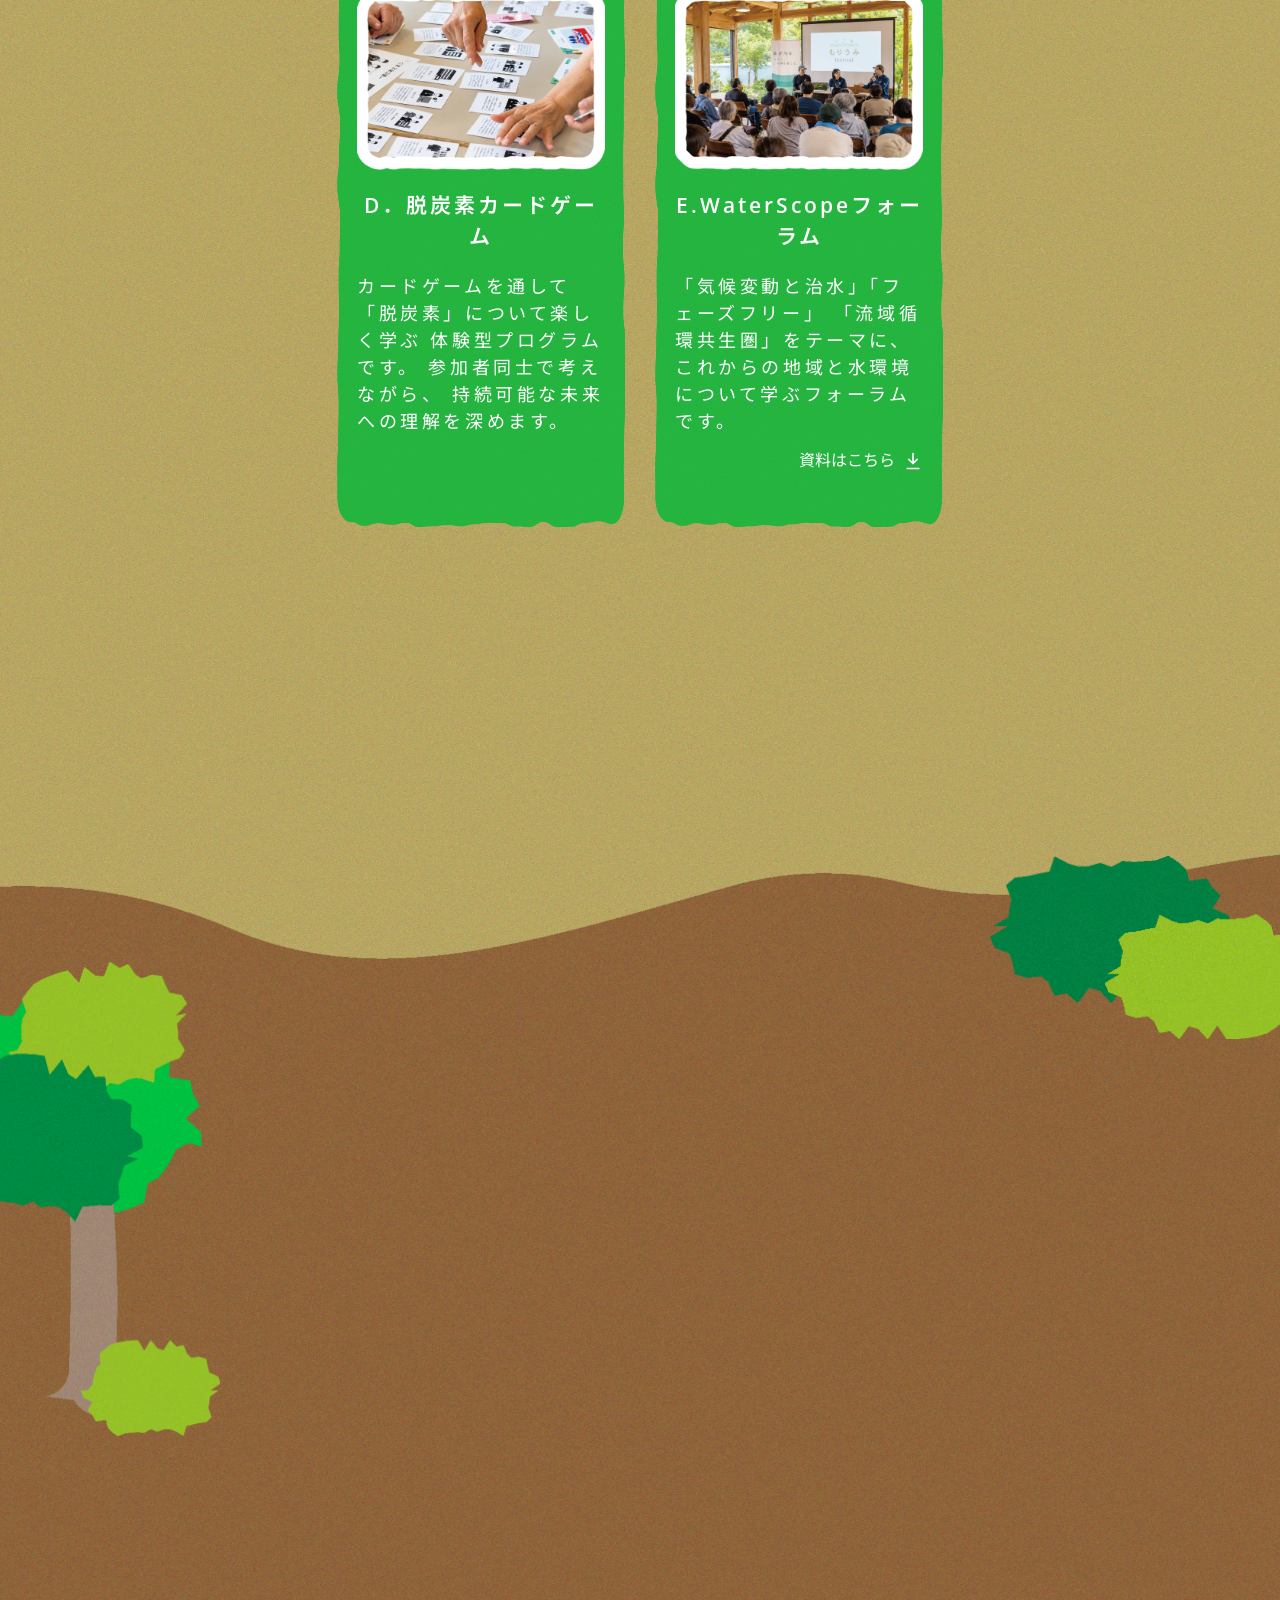
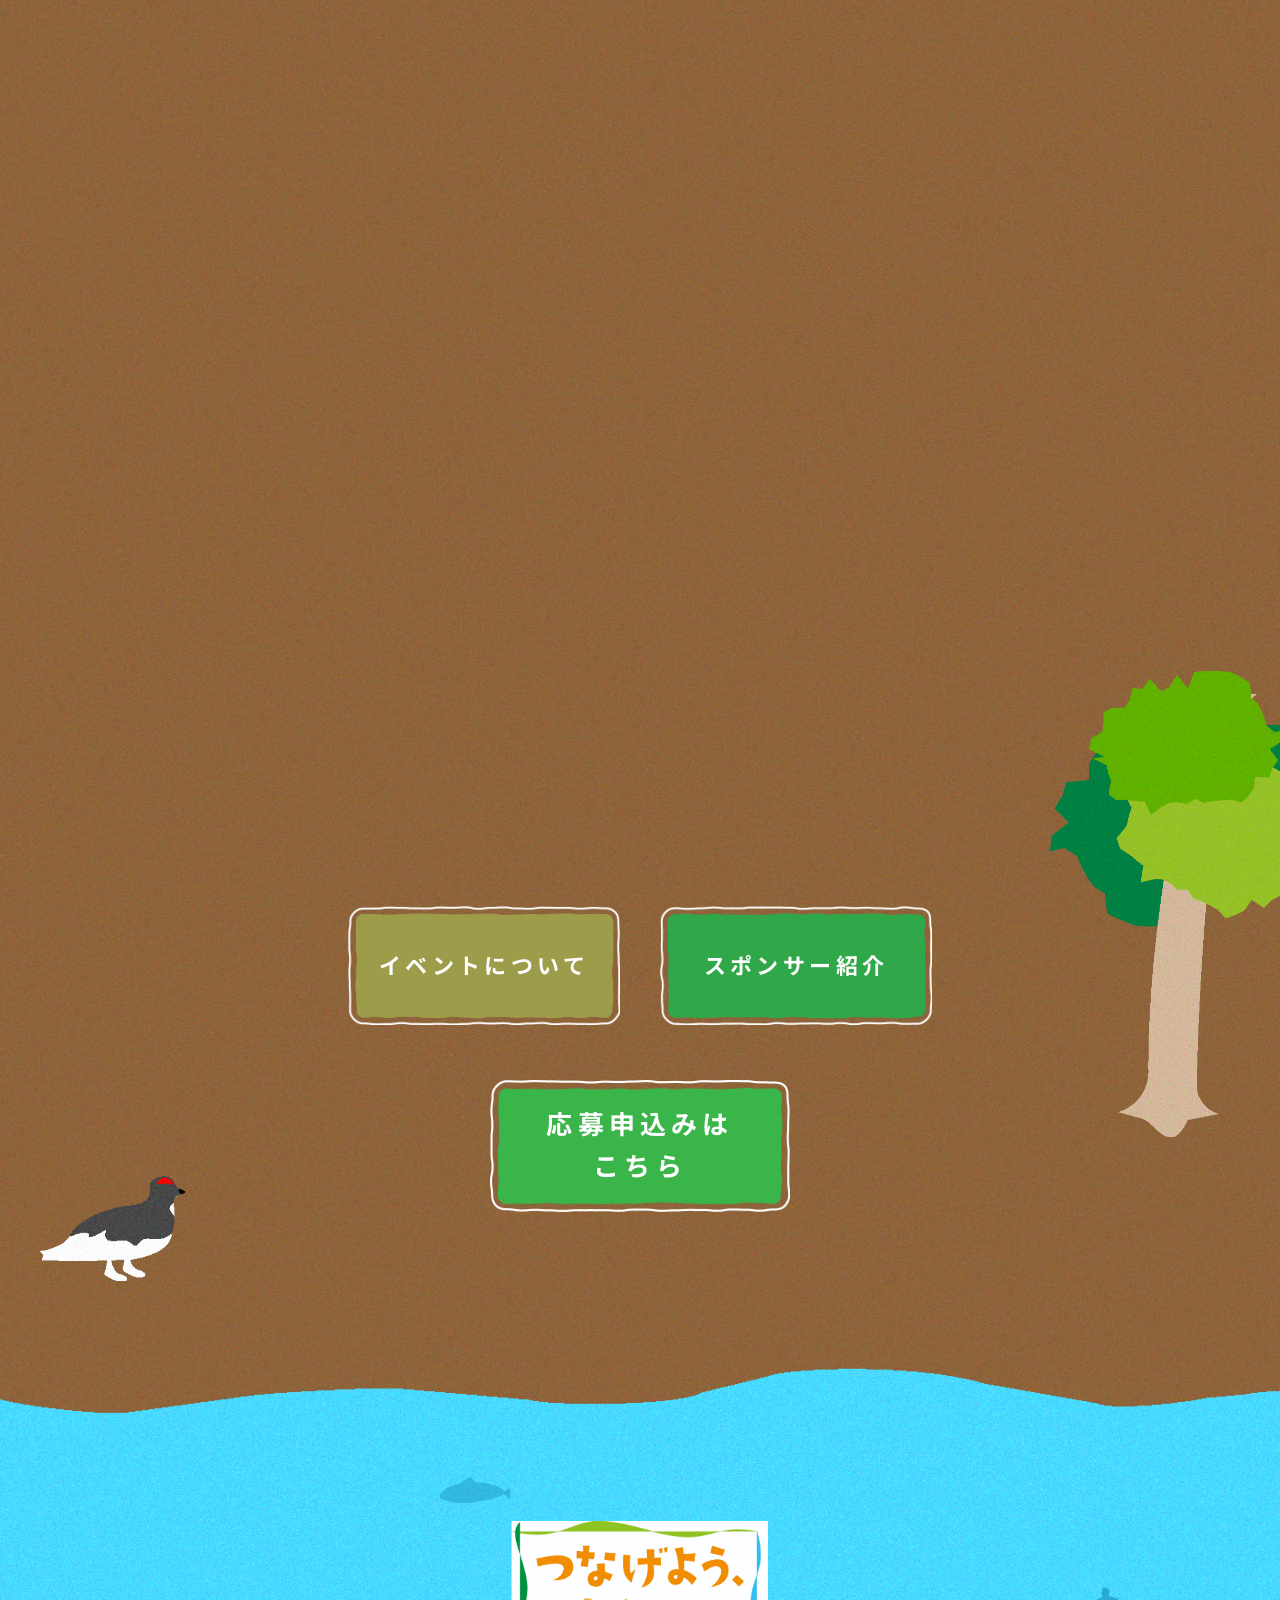
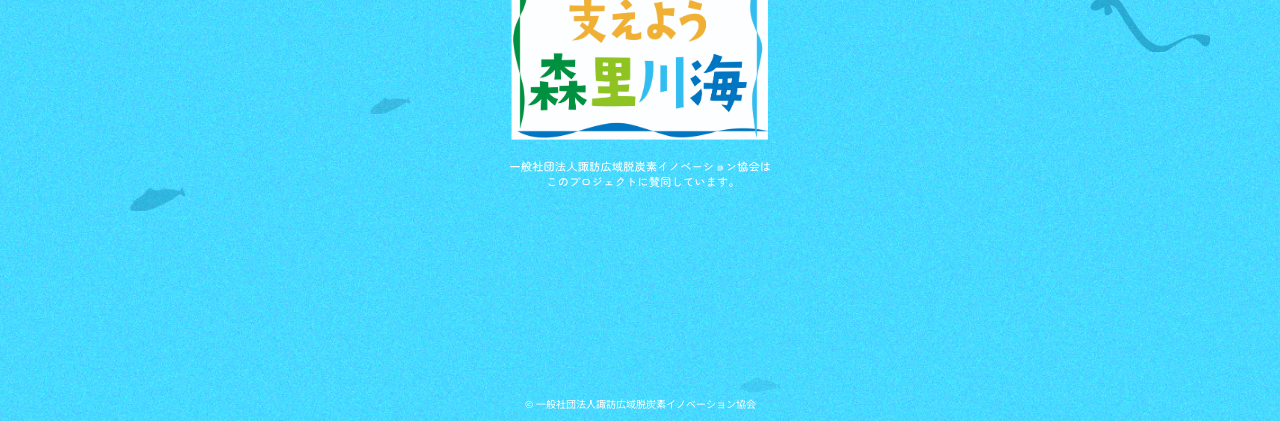
==== commit 7766ece1: "2113" ====
--- a/event.html
+++ b/event.html
@@ -604,7 +604,7 @@
                   これからの地域と水環境について学ぶフォーラムです。
                 </p>
                 <div class="download-wrap">
-                  <a href="./pdf/waterscoop.pdf" download class="download-btn">
+                  <a href="./pdf/waterscoop.pdf" class="download-btn">
                     資料はこちら
                     <svg
                       width="20"
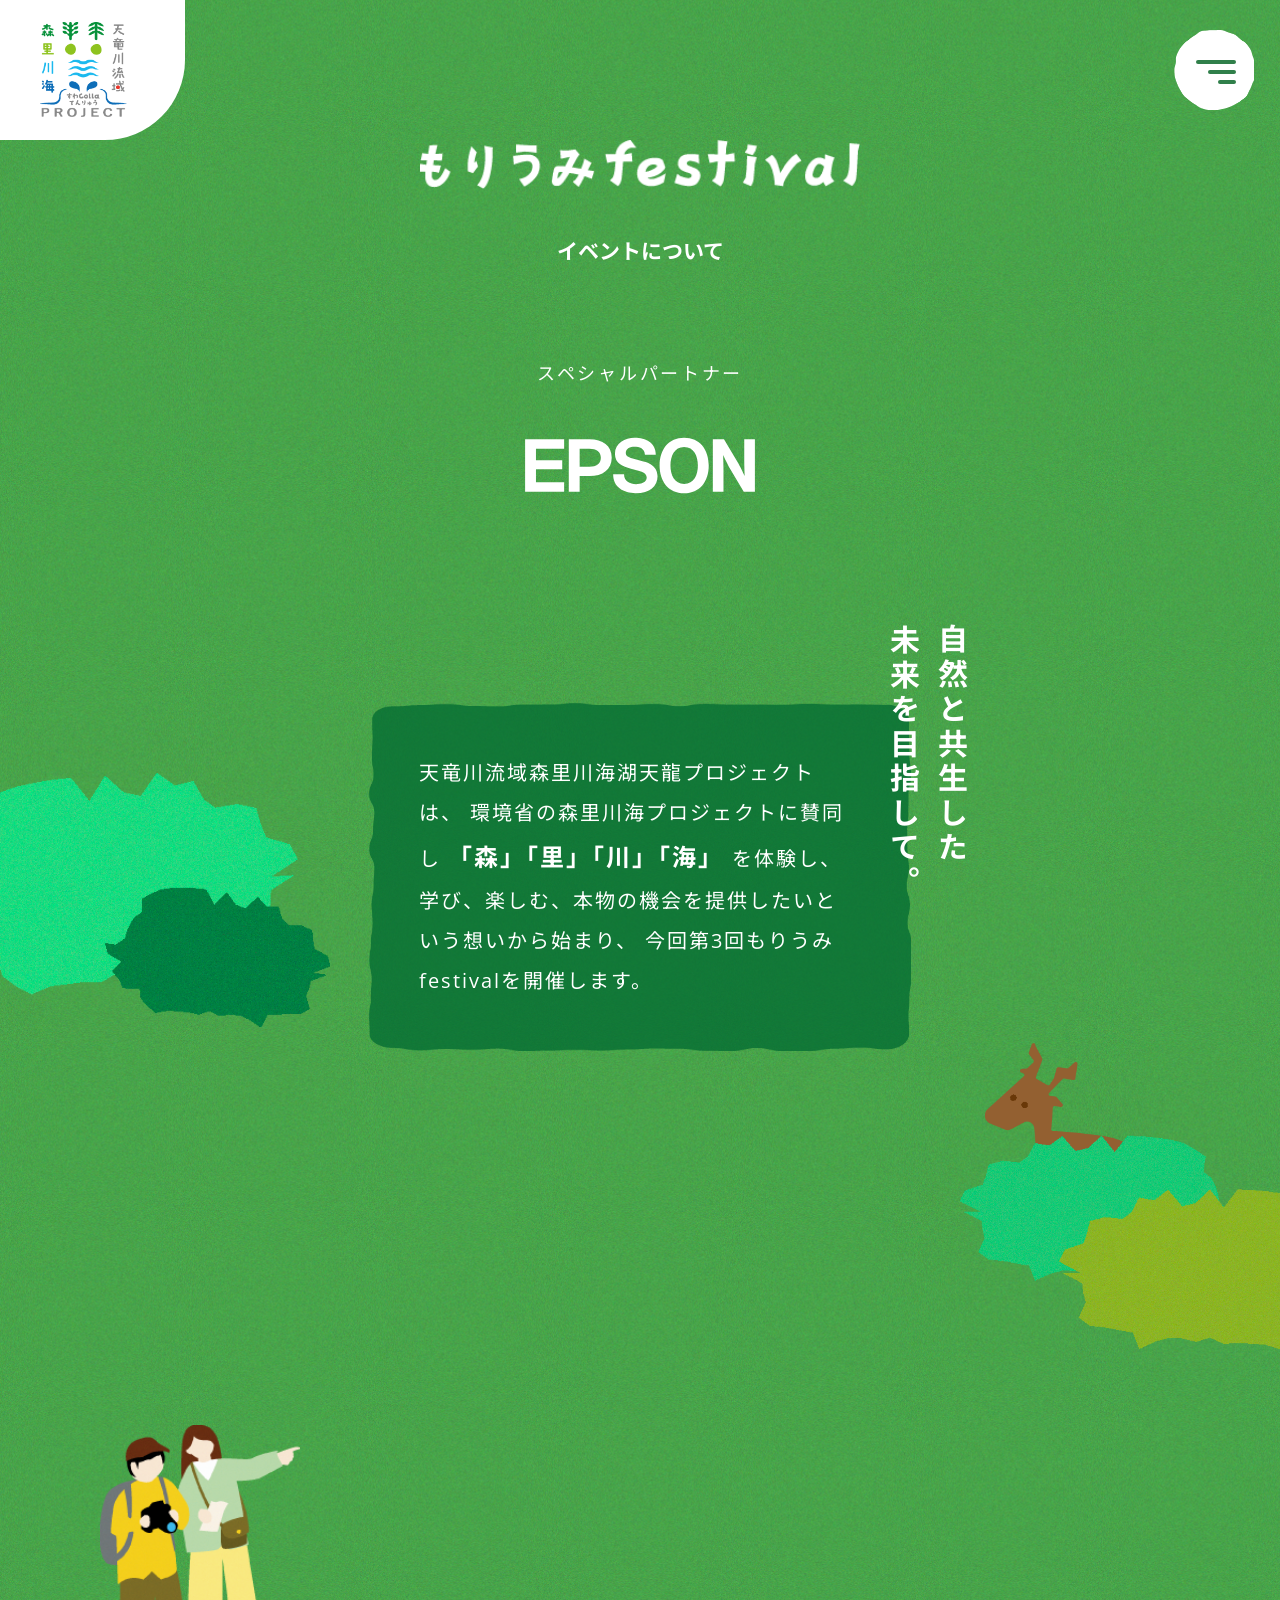
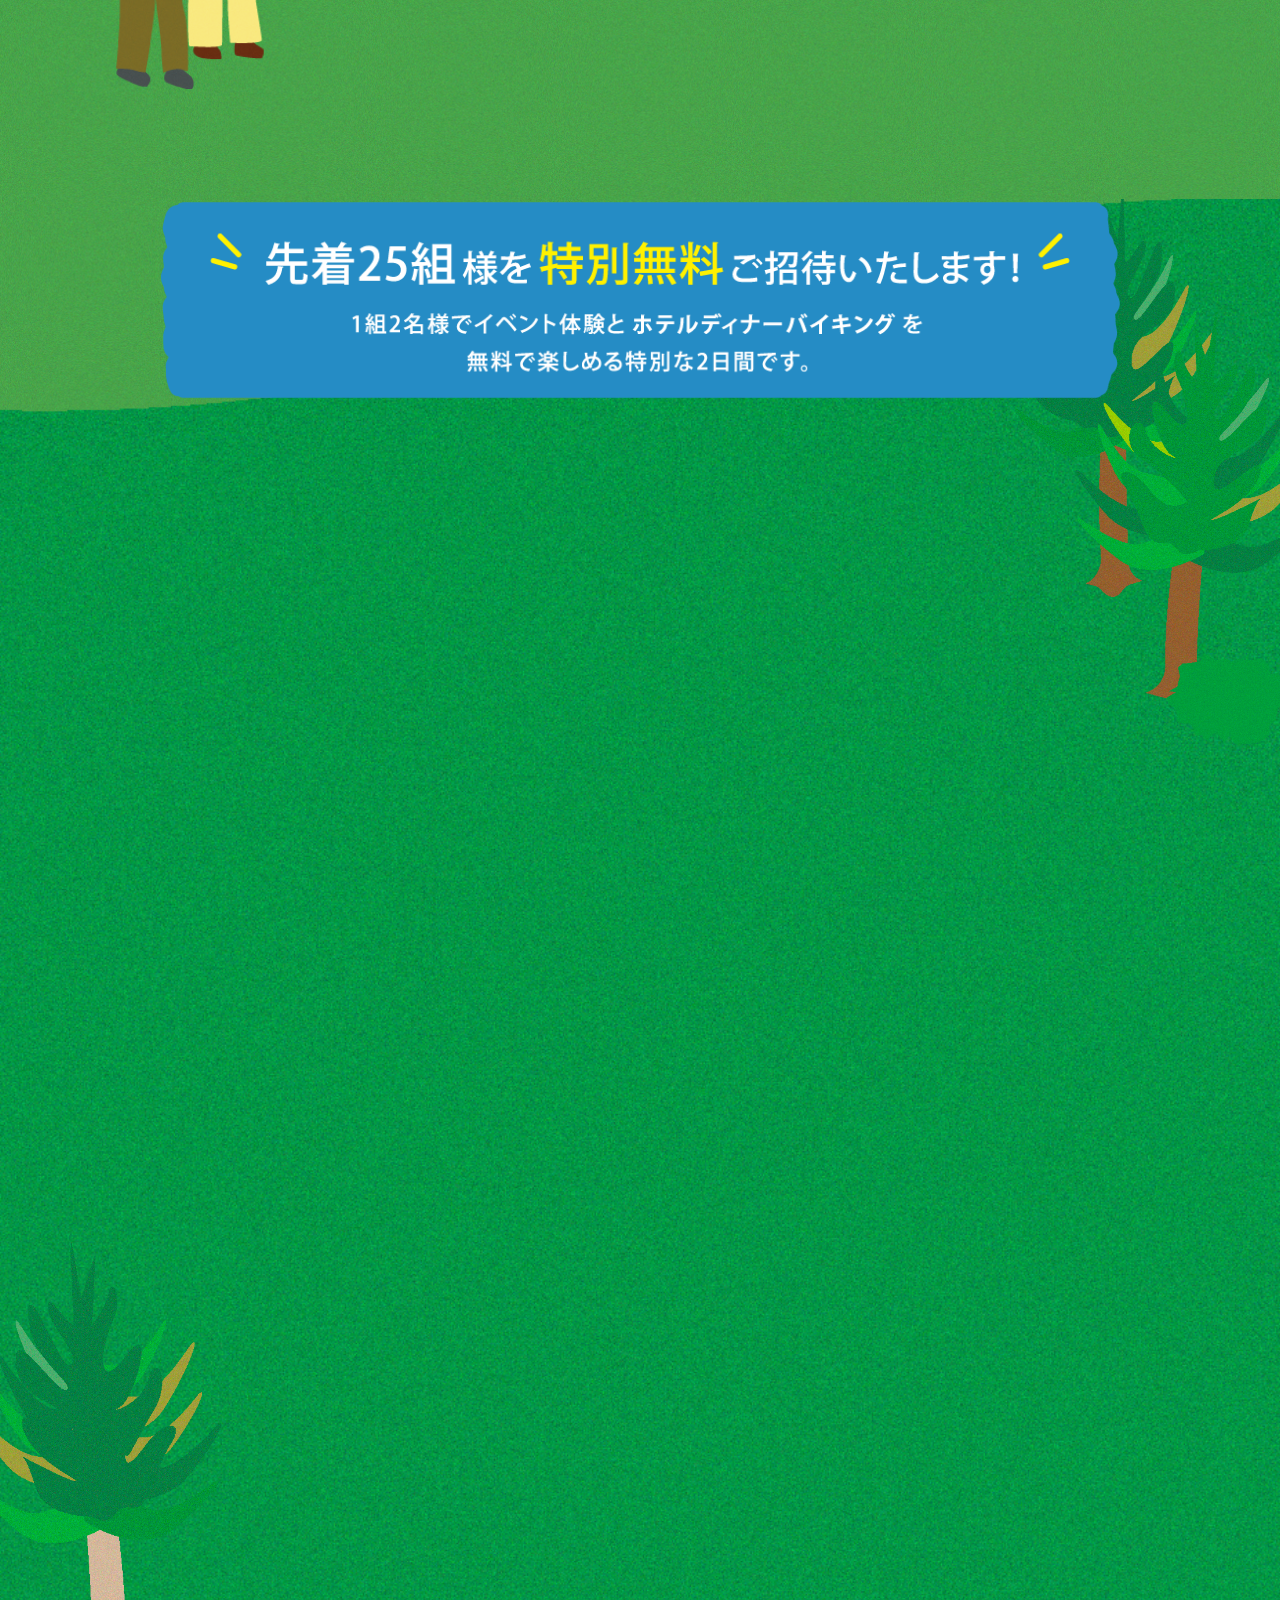
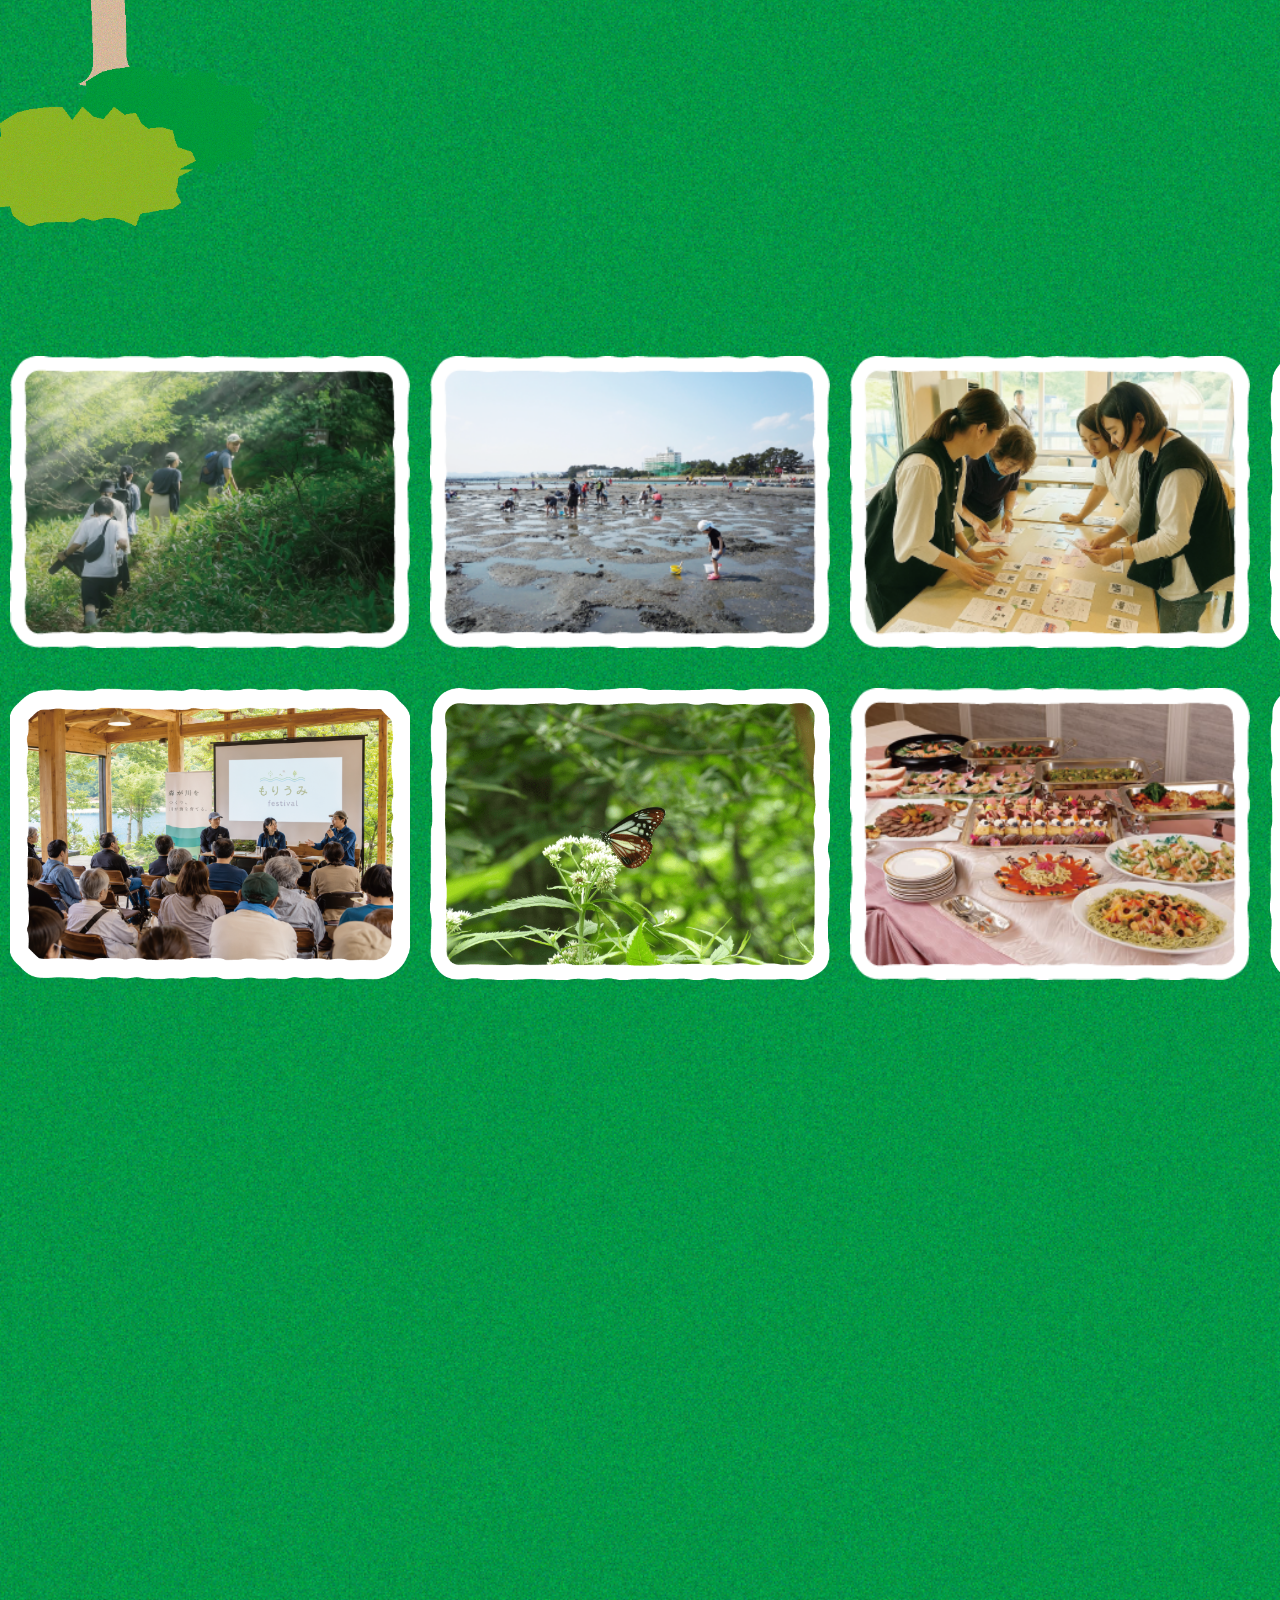
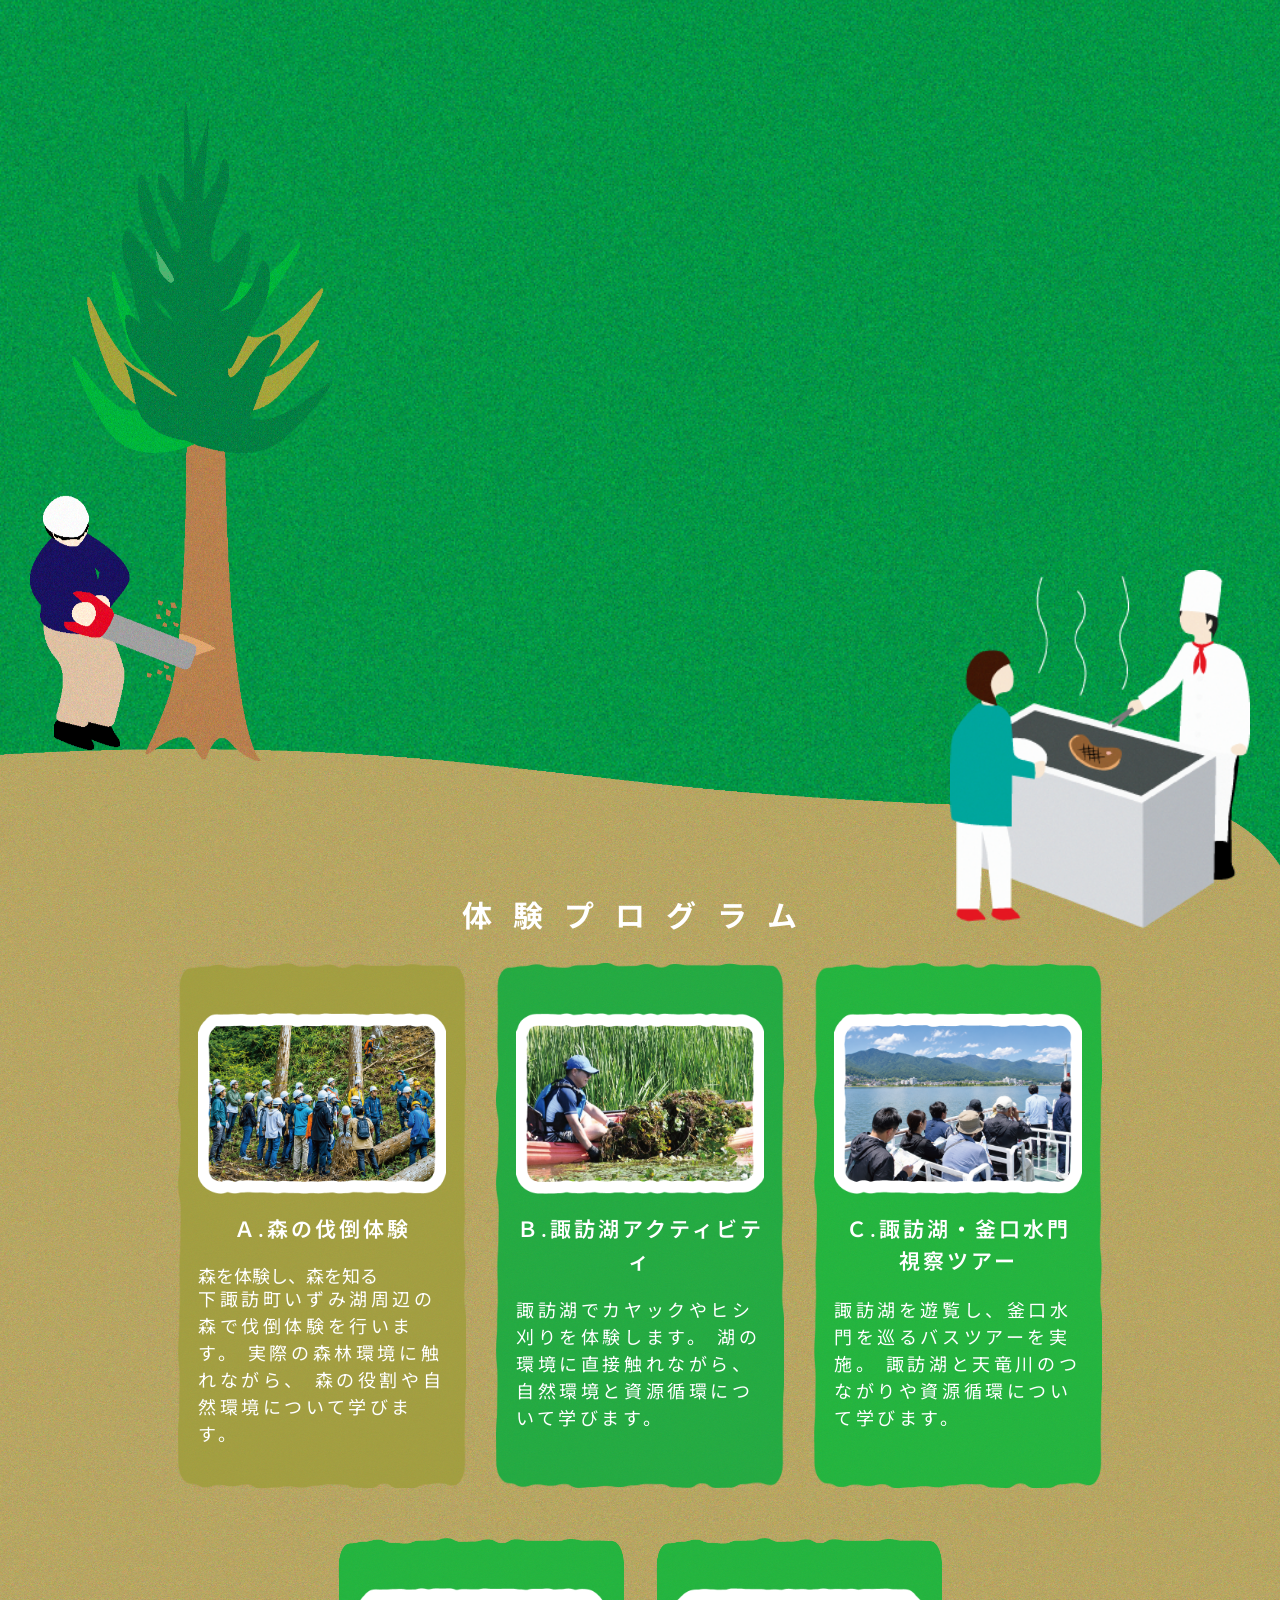
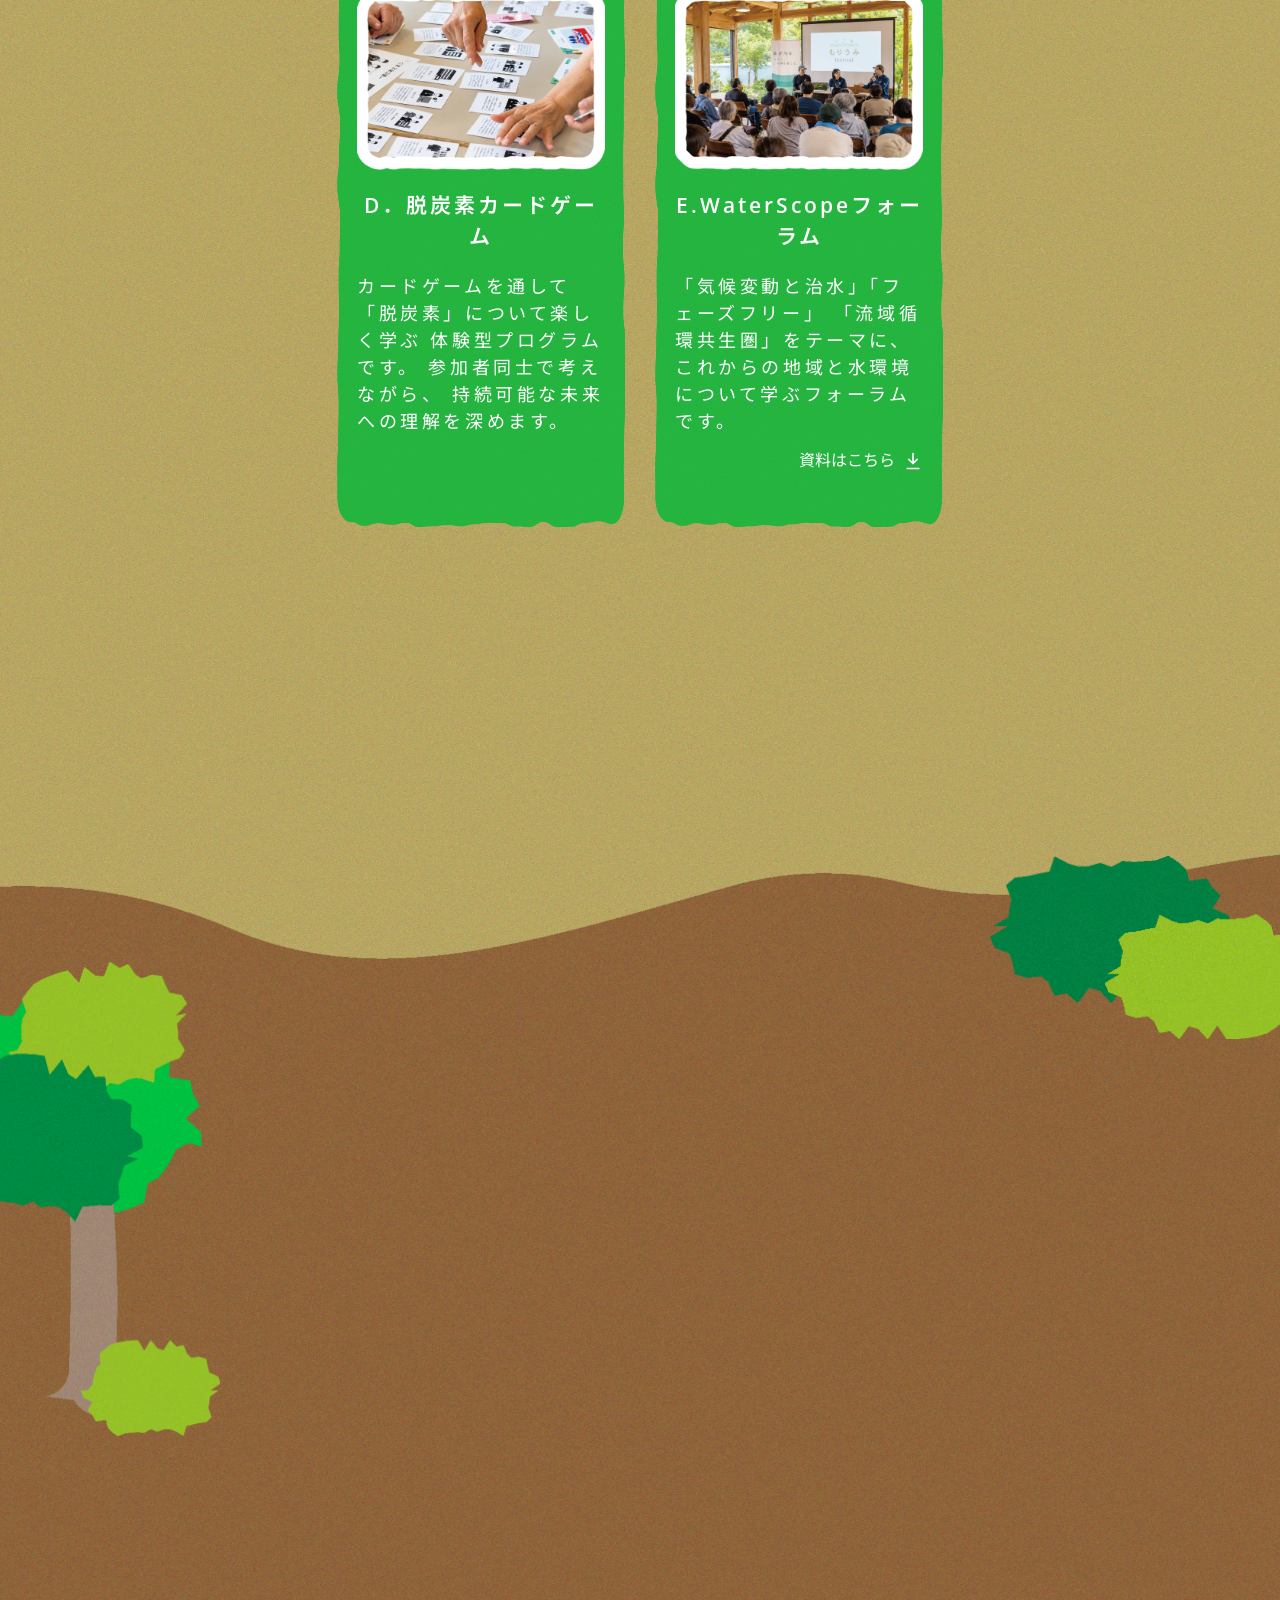
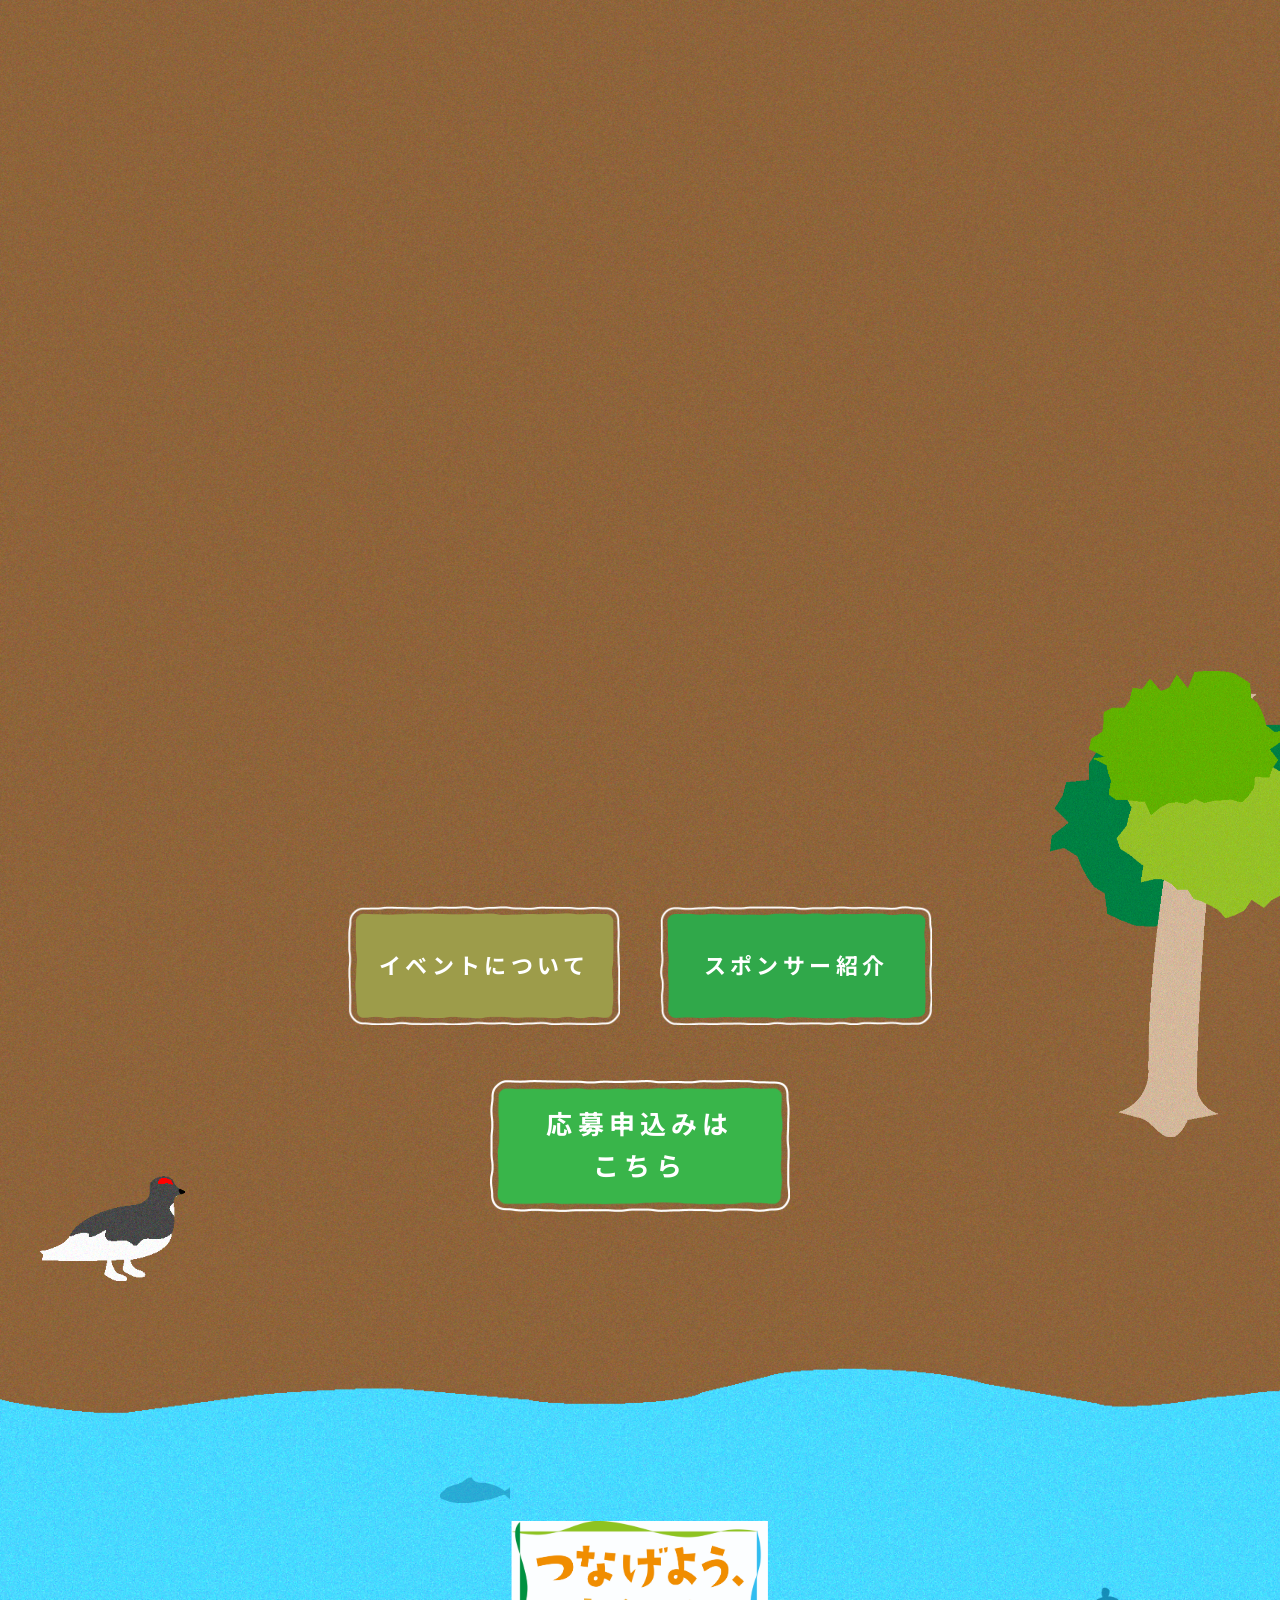
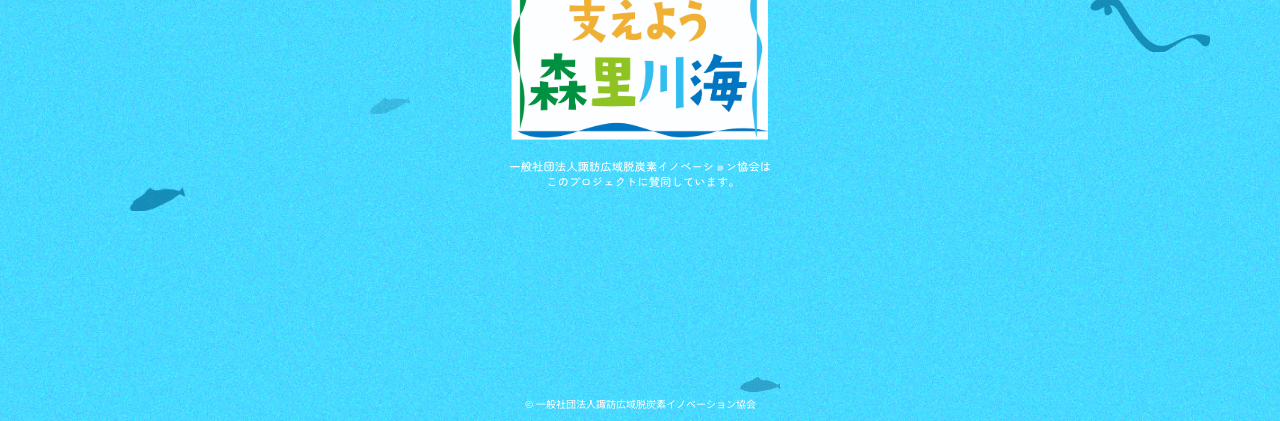
==== commit 60aad9c9: "Update link to open in new tab" ====
--- a/event.html
+++ b/event.html
@@ -604,7 +604,7 @@
                   これからの地域と水環境について学ぶフォーラムです。
                 </p>
                 <div class="download-wrap">
-                  <a href="./pdf/waterscoop.pdf" class="download-btn">
+                  <a href="./pdf/waterscoop.pdf" target="_blank" class="download-btn">
                     資料はこちら
                     <svg
                       width="20"
